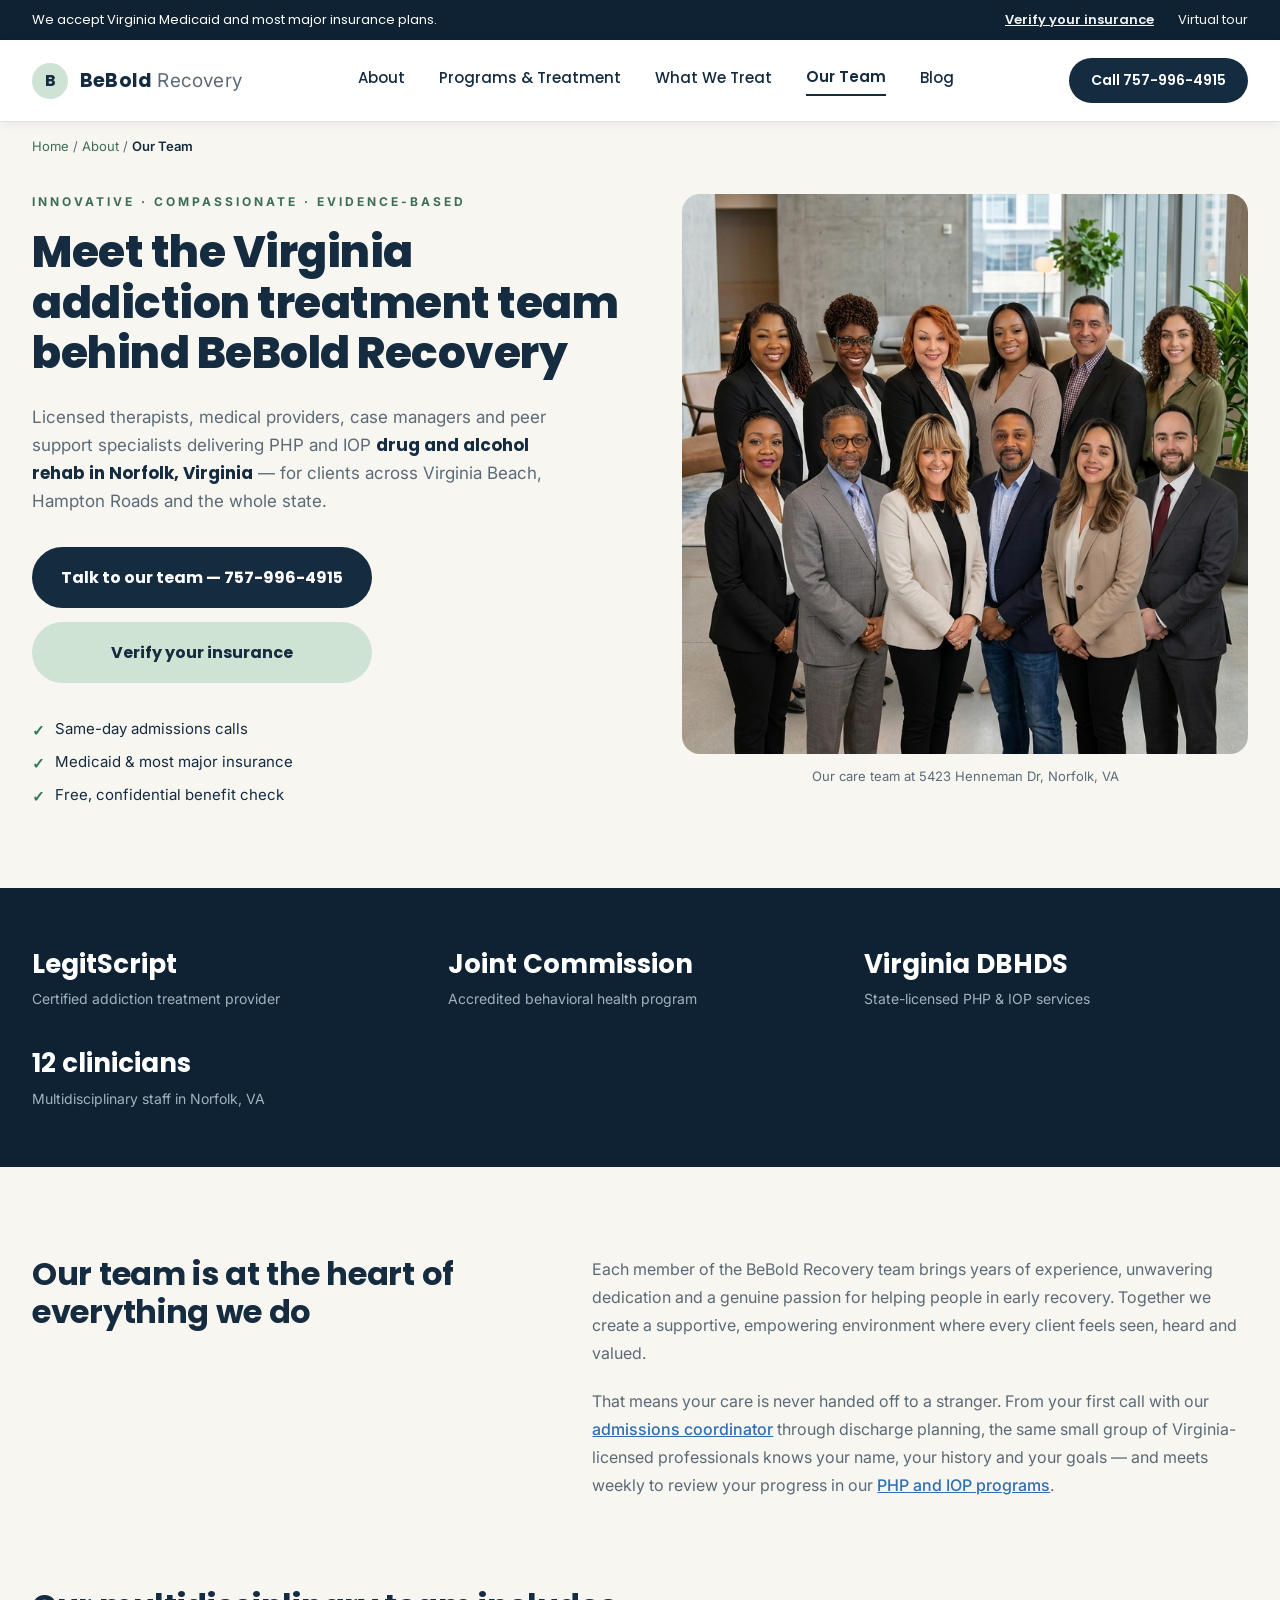
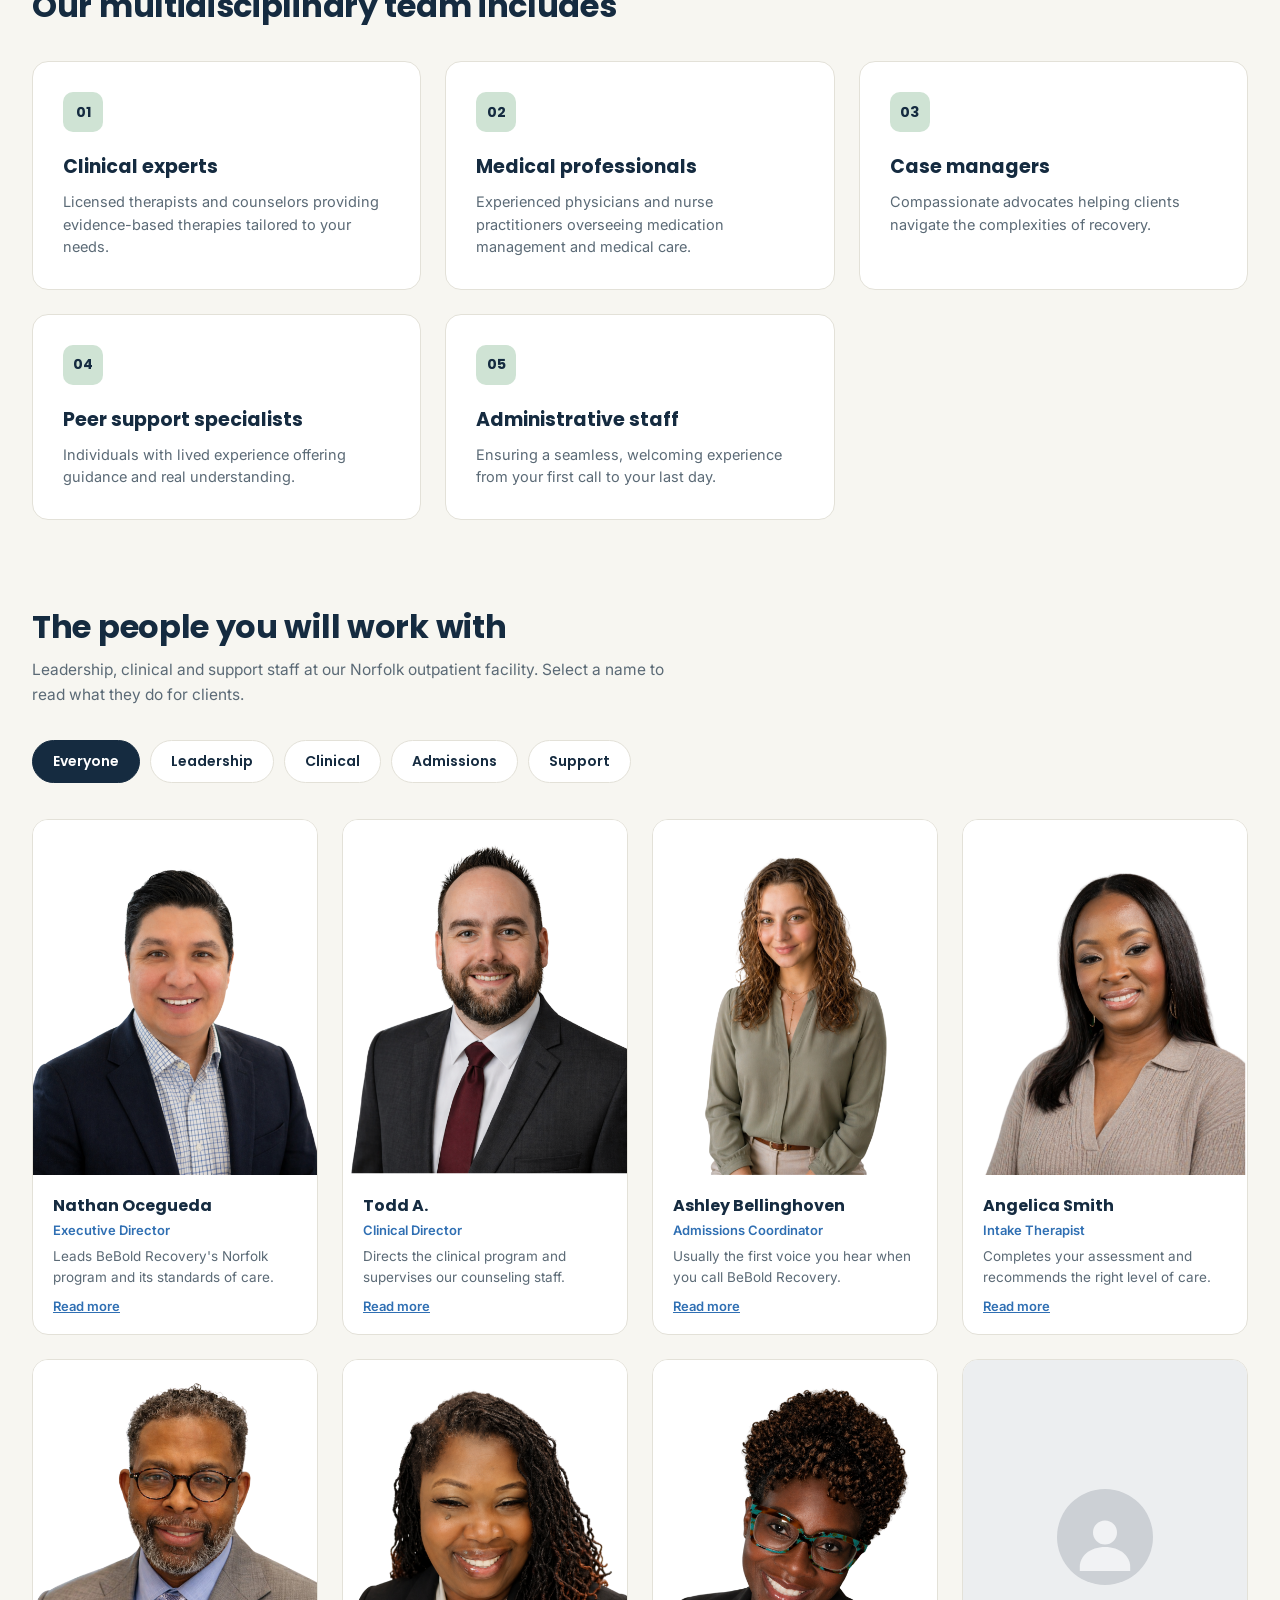
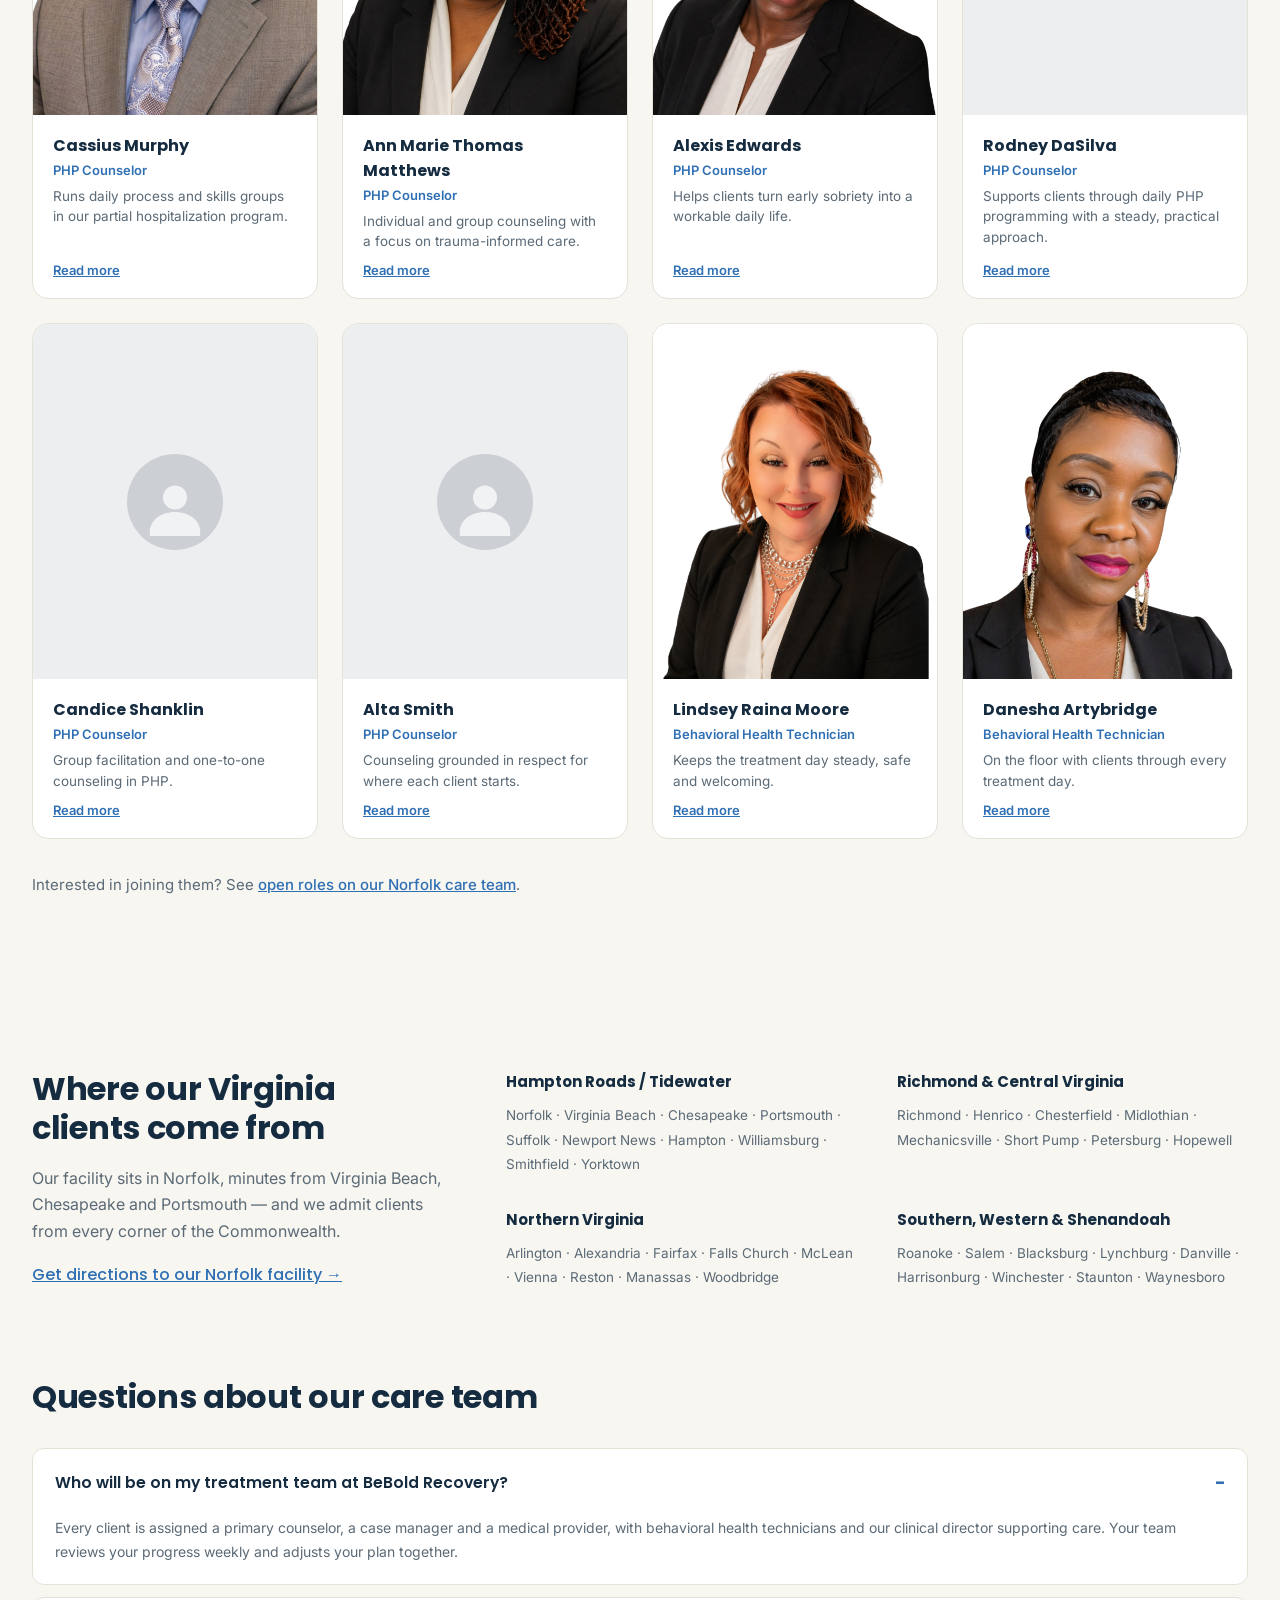
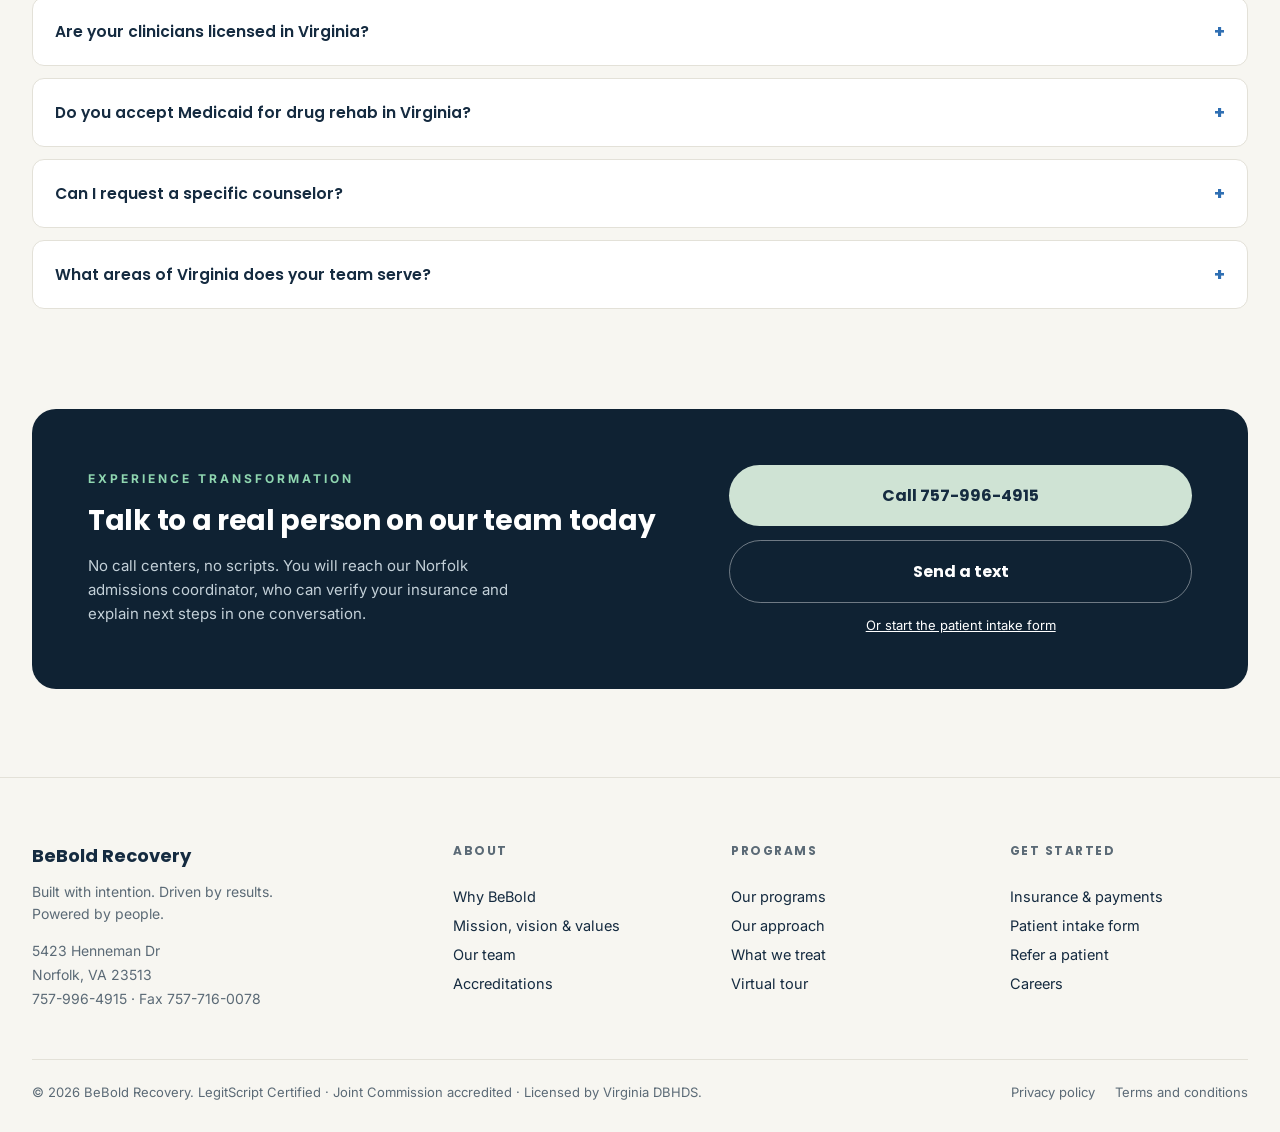
==== index.html @ 3dec4dc5 "Rename landing.html to index.html for GitHub Pages GitHub Pages serves index.html at the site root; " ====
<!DOCTYPE html>
<html lang="en">
<head>
<meta charset="UTF-8">
<meta name="viewport" content="width=device-width, initial-scale=1.0">
<title>Our Team | BeBold Recovery</title>
<link rel="preconnect" href="https://fonts.googleapis.com">
<link rel="preconnect" href="https://fonts.gstatic.com" crossorigin>
<link href="https://fonts.googleapis.com/css2?family=Poppins:wght@400;500;600;700;800&family=Inter:wght@400;500;600;700&display=swap" rel="stylesheet">
<style>
  :root{
    --navy:#152b40;
    --navy-dark:#0f2233;
    --cream:#f7f6f1;
    --sage:#cfe3d4;
    --sage-line:#a9cbb2;
    --text-dark:#152b40;
    --text-gray:#5b6a76;
    --line:#e3e1d8;
    --link:#2f6fb3;
    --font-main:'Poppins',-apple-system,BlinkMacSystemFont,"Segoe UI",Roboto,Helvetica,Arial,sans-serif;
    --font-sub:'Inter',-apple-system,BlinkMacSystemFont,"Segoe UI",Roboto,Helvetica,Arial,sans-serif;
  }
  *{margin:0;padding:0;box-sizing:border-box;}
  html{scroll-behavior:smooth;scroll-padding-top:90px;}
  body{
    font-family:var(--font-main);
    background:var(--cream);
    color:var(--text-dark);
  }
  a{text-decoration:none;color:inherit;}
  img{max-width:100%;display:block;}

  /* subheadline / body-copy elements use Inter */
  p, li, address, .eyebrow, .lede, .section-sub, .job-title,
  .trust-sub, .photo-caption, .breadcrumb,
  .cta-box-link, footer a, footer p, .region-col p{
    font-family:var(--font-sub);
  }

  .text-link{
    color:var(--link);
    text-decoration:underline;
    font-weight:500;
  }

  .section-inner{
    max-width:1280px;
    margin:0 auto;
  }

  /* ---------- Top insurance bar ---------- */
  .topbar{
    background:var(--navy-dark);
    color:#fff;
    font-size:13px;
    padding:10px 32px;
    display:flex;
    align-items:center;
    justify-content:space-between;
  }
  .topbar .topbar-links{
    display:flex;
    gap:24px;
  }
  .topbar .topbar-links a{
    color:#fff;
    opacity:0.95;
    font-family:var(--font-main);
  }
  .topbar .topbar-links a.active{
    text-decoration:underline;
    font-weight:600;
  }

  /* ---------- Header / nav ---------- */
  header.site-header{
    background:#fff;
    border-bottom:1px solid var(--line);
    padding:18px 32px;
    display:flex;
    align-items:center;
    justify-content:space-between;
    flex-wrap:wrap;
    gap:16px;
    position:sticky;
    top:0;
    z-index:100;
    box-shadow:0 2px 10px rgba(21,43,64,0.06);
  }
  .logo{
    display:flex;
    align-items:center;
    gap:12px;
  }
  .logo .badge{
    width:36px;
    height:36px;
    border-radius:50%;
    background:var(--sage);
    color:var(--navy);
    display:flex;
    align-items:center;
    justify-content:center;
    font-weight:700;
    font-size:16px;
  }
  .logo .name{
    font-size:19px;
    letter-spacing:0.2px;
  }
  .logo .name strong{
    font-weight:700;
  }
  .logo .name span{
    color:var(--text-gray);
    font-weight:400;
    font-family:var(--font-sub);
  }

  nav.main-nav{
    display:flex;
    align-items:center;
    gap:34px;
    font-size:15px;
    color:var(--text-dark);
    flex-wrap:wrap;
  }
  nav.main-nav a{
    padding-bottom:6px;
    position:relative;
    white-space:nowrap;
    font-weight:500;
  }
  nav.main-nav a.active{
    font-weight:600;
    border-bottom:2px solid var(--navy);
  }

  .nav-toggle{
    display:none;
    background:none;
    border:none;
    font-size:24px;
    color:var(--navy);
    cursor:pointer;
    padding:4px 8px;
  }

  .btn-call{
    background:var(--navy);
    color:#fff;
    padding:12px 22px;
    border-radius:999px;
    font-size:14px;
    font-weight:600;
    display:inline-block;
    border:none;
    cursor:pointer;
    white-space:nowrap;
    font-family:var(--font-main);
  }
  .btn-call:hover{
    background:var(--navy-dark);
  }

  /* ---------- Breadcrumb ---------- */
  .breadcrumb{
    padding:16px 32px;
    font-size:13px;
    color:var(--text-gray);
    max-width:1280px;
    margin:0 auto;
  }
  .breadcrumb a{color:#3c6e57;}
  .breadcrumb .current{color:var(--text-dark);font-weight:600;}

  /* ---------- Hero section ---------- */
  .hero{
    max-width:1280px;
    margin:0 auto;
    padding:24px 32px 80px;
    display:grid;
    grid-template-columns:1.05fr 1fr;
    gap:56px;
    align-items:start;
  }
  .eyebrow{
    font-size:12px;
    letter-spacing:3px;
    font-weight:700;
    color:#3c6e57;
    text-transform:uppercase;
    margin-bottom:18px;
  }
  .eyebrow.light{ color:#8fd6b0; }
  h1{
    font-size:44px;
    line-height:1.15;
    font-weight:800;
    color:var(--navy);
    margin-bottom:24px;
    letter-spacing:-0.5px;
  }
  h2{
    font-size:32px;
    line-height:1.2;
    font-weight:700;
    color:var(--navy);
    letter-spacing:-0.3px;
  }
  .lede{
    font-size:17px;
    line-height:1.65;
    color:var(--text-gray);
    max-width:520px;
    margin-bottom:32px;
  }
  .lede strong{
    color:var(--text-dark);
    font-weight:700;
    font-family:var(--font-main);
  }

  .cta-group{
    display:flex;
    flex-direction:column;
    gap:14px;
    max-width:340px;
    margin-bottom:36px;
  }
  .cta-primary,
  .cta-secondary,
  .cta-outline{
    display:flex;
    align-items:center;
    justify-content:center;
    padding:18px 24px;
    border-radius:999px;
    font-size:16px;
    font-weight:700;
    cursor:pointer;
    border:none;
    text-align:center;
    transition:transform 0.15s ease, box-shadow 0.15s ease;
    font-family:var(--font-main);
  }
  .cta-primary{
    background:var(--navy);
    color:#fff;
  }
  .cta-primary:hover{
    background:var(--navy-dark);
    transform:translateY(-1px);
  }
  .cta-secondary{
    background:var(--sage);
    color:var(--navy);
  }
  .cta-secondary:hover{
    background:var(--sage-line);
    transform:translateY(-1px);
  }
  .cta-outline{
    background:transparent;
    border:1.5px solid rgba(255,255,255,0.4);
    color:#fff;
  }
  .cta-outline:hover{
    background:rgba(255,255,255,0.08);
    transform:translateY(-1px);
  }

  .checklist{
    display:flex;
    flex-direction:column;
    gap:10px;
    font-size:15px;
    color:var(--text-dark);
  }
  .checklist li{
    list-style:none;
    display:flex;
    align-items:flex-start;
    gap:10px;
  }
  .checklist .check{
    color:#2f7a4f;
    font-weight:700;
    font-family:var(--font-main);
  }

  /* ---------- Image panel ---------- */
  .media-col{
    display:flex;
    flex-direction:column;
    gap:14px;
  }
  .photo-frame{
    border-radius:18px;
    height:560px;
    display:flex;
    align-items:center;
    justify-content:center;
    position:relative;
    overflow:hidden;
  }
  .photo-frame img{
    width:100%;
    height:100%;
    object-fit:cover;
    object-position:center 68%;
  }
  .photo-frame .placeholder{
    text-align:center;
    max-width:260px;
    color:#5b6a76;
  }
  .photo-frame .placeholder .tag{
    font-size:12px;
    letter-spacing:2px;
    font-weight:700;
    color:#3c6e57;
    text-transform:uppercase;
    margin-bottom:10px;
  }
  .photo-frame .placeholder p{
    font-size:14px;
    line-height:1.55;
  }
  .photo-frame .placeholder em{
    font-style:italic;
  }
  .photo-caption{
    text-align:center;
    font-size:13px;
    color:var(--text-gray);
  }

  /* ---------- Trust bar ---------- */
  .trust-bar{
    background:var(--navy-dark);
    padding:60px 32px;
  }
  .trust-grid{
    max-width:1280px;
    margin:0 auto;
    display:grid;
    grid-template-columns:repeat(3,1fr);
    gap:40px 32px;
  }
  .trust-title{
    font-family:var(--font-main);
    font-weight:700;
    font-size:26px;
    line-height:1.25;
    color:#fff;
    margin-bottom:10px;
  }
  .trust-sub{
    font-size:14px;
    color:#9fb3c2;
  }

  /* ---------- Intro split ---------- */
  .intro-split{
    padding:88px 32px;
  }
  .intro-split .section-inner{
    display:grid;
    grid-template-columns:1fr 1.3fr;
    gap:56px;
    align-items:start;
  }
  .intro-text p{
    margin-bottom:20px;
    line-height:1.75;
    color:var(--text-gray);
    font-size:16px;
  }
  .intro-text p:last-child{ margin-bottom:0; }

  /* ---------- Team categories ---------- */
  .team-cats{
    padding:0 32px 88px;
  }
  .team-cats h2{
    margin-bottom:36px;
  }
  .cats-grid{
    display:grid;
    grid-template-columns:repeat(3,1fr);
    gap:24px;
  }
  .cat-card{
    background:#fff;
    border:1px solid var(--line);
    border-radius:16px;
    padding:30px;
  }
  .cat-num{
    width:40px;
    height:40px;
    border-radius:10px;
    background:var(--sage);
    color:var(--navy);
    display:flex;
    align-items:center;
    justify-content:center;
    font-weight:700;
    font-size:14px;
    margin-bottom:20px;
    font-family:var(--font-main);
  }
  .cat-card h3{
    font-size:19px;
    font-weight:700;
    color:var(--navy);
    margin-bottom:10px;
  }
  .cat-card p{
    font-size:14.5px;
    color:var(--text-gray);
    line-height:1.55;
  }

  /* ---------- People ---------- */
  .team-people{
    padding:0 32px 88px;
  }
  .section-sub{
    font-size:15.5px;
    color:var(--text-gray);
    max-width:640px;
    margin-top:12px;
    line-height:1.6;
  }
  .filter-tabs{
    display:flex;
    gap:10px;
    flex-wrap:wrap;
    margin:32px 0 36px;
  }
  .filter-tab{
    padding:10px 20px;
    border-radius:999px;
    border:1px solid var(--line);
    background:#fff;
    color:var(--text-dark);
    font-size:14px;
    font-weight:600;
    cursor:pointer;
    font-family:var(--font-main);
    transition:background .15s ease, color .15s ease, border-color .15s ease;
  }
  .filter-tab:hover{
    border-color:var(--sage-line);
  }
  .filter-tab.active{
    background:var(--navy);
    color:#fff;
    border-color:var(--navy);
  }
  .people-grid{
    display:grid;
    grid-template-columns:repeat(4,1fr);
    gap:24px;
  }
  .person-card{
    background:#fff;
    border:1px solid var(--line);
    border-radius:16px;
    overflow:hidden;
    display:flex;
    flex-direction:column;
  }
  .person-photo{
    aspect-ratio:4/5;
    position:relative;
    display:flex;
    align-items:center;
    justify-content:center;
    overflow:hidden;
    background:#f2f3f1;
  }
  .person-photo img{
    width:100%;
    height:100%;
    object-fit:cover;
    object-position:center;
  }
  .person-photo.unidentified{
    background:#eceef0;
  }
  .avatar-circle{
    width:96px;
    height:96px;
    border-radius:50%;
    background:#ccd0d5;
    display:flex;
    align-items:center;
    justify-content:center;
  }
  .avatar-circle svg{
    width:60px;
    height:60px;
    fill:#f1f2f4;
    transform:translateY(4px);
  }
  .person-body{
    padding:18px 20px 20px;
    flex:1;
    display:flex;
    flex-direction:column;
  }
  .person-body h4{
    font-size:16px;
    font-weight:700;
    color:var(--navy);
    margin-bottom:4px;
  }
  .job-title{
    font-size:13px;
    color:var(--link);
    font-weight:600;
    margin-bottom:8px;
  }
  .person-body p{
    font-size:13.5px;
    color:var(--text-gray);
    line-height:1.55;
    margin-bottom:10px;
  }
  .person-extra{
    font-size:13px;
    color:var(--text-gray);
    line-height:1.55;
    margin:-4px 0 10px;
    padding-top:8px;
    border-top:1px dashed var(--line);
  }
  .read-more{
    background:none;
    border:none;
    color:var(--link);
    font-size:13px;
    font-weight:600;
    text-decoration:underline;
    cursor:pointer;
    padding:0;
    margin-top:auto;
    align-self:flex-start;
    font-family:var(--font-sub);
  }
  .people-footer{
    margin-top:36px;
    font-size:15px;
    color:var(--text-gray);
  }

  /* ---------- Regions ---------- */
  .regions{
    padding:88px 32px;
  }
  .regions-grid{
    display:grid;
    grid-template-columns:0.9fr 1.6fr;
    gap:56px;
    align-items:start;
  }
  .regions-intro p{
    color:var(--text-gray);
    line-height:1.65;
    margin:18px 0 18px;
    font-size:16px;
  }
  .regions-list{
    display:grid;
    grid-template-columns:repeat(2,1fr);
    gap:32px 40px;
  }
  .region-col h4{
    font-size:15px;
    font-weight:700;
    color:var(--navy);
    margin-bottom:10px;
    font-family:var(--font-main);
  }
  .region-col p{
    font-size:13.5px;
    color:var(--text-gray);
    line-height:1.8;
  }

  /* ---------- FAQ ---------- */
  .faq-section{
    padding:0 32px 88px;
  }
  .faq-section h2{
    margin-bottom:32px;
  }
  .faq-item{
    background:#fff;
    border:1px solid var(--line);
    border-radius:12px;
    margin-bottom:12px;
    overflow:hidden;
  }
  .faq-question{
    width:100%;
    text-align:left;
    background:none;
    border:none;
    padding:20px 22px;
    font-family:var(--font-main);
    font-weight:600;
    font-size:15.5px;
    color:var(--navy);
    display:flex;
    justify-content:space-between;
    align-items:center;
    gap:16px;
    cursor:pointer;
  }
  .faq-icon{
    color:var(--link);
    font-size:18px;
    font-weight:700;
    flex-shrink:0;
    font-family:var(--font-main);
  }
  .faq-answer{
    max-height:0;
    overflow:hidden;
    padding:0 22px;
    transition:max-height .25s ease;
  }
  .faq-answer p{
    color:var(--text-gray);
    font-size:14px;
    line-height:1.7;
    padding-bottom:20px;
  }

  /* ---------- CTA box ---------- */
  .cta-box-wrap{
    padding:0 32px 88px;
  }
  .cta-box{
    max-width:1280px;
    margin:0 auto;
    background:var(--navy-dark);
    border-radius:24px;
    padding:56px;
    display:grid;
    grid-template-columns:1.3fr 1fr;
    gap:40px;
    align-items:center;
  }
  .cta-box h2{
    color:#fff;
    font-size:28px;
    margin:12px 0 16px;
  }
  .cta-box-left p{
    color:#c3d0d8;
    max-width:440px;
    line-height:1.6;
    font-size:15px;
  }
  .cta-box-right{
    display:flex;
    flex-direction:column;
    gap:14px;
  }
  .cta-box-link{
    color:#fff;
    text-align:center;
    font-size:13px;
    text-decoration:underline;
  }

  /* ---------- Footer ---------- */
  .site-footer{
    border-top:1px solid var(--line);
    padding:64px 32px 32px;
  }
  .footer-inner{
    max-width:1280px;
    margin:0 auto;
    display:grid;
    grid-template-columns:1.6fr 1fr 1fr 1fr;
    gap:40px;
    margin-bottom:48px;
  }
  .footer-logo{
    font-weight:700;
    font-size:18px;
    color:var(--navy);
    margin-bottom:12px;
  }
  .footer-brand p{
    color:var(--text-gray);
    font-size:14px;
    line-height:1.6;
    margin-bottom:14px;
    max-width:280px;
  }
  .footer-brand address{
    font-style:normal;
    color:var(--text-gray);
    font-size:14px;
    line-height:1.7;
  }
  .footer-col h5{
    font-family:var(--font-main);
    font-size:12px;
    letter-spacing:1.5px;
    text-transform:uppercase;
    color:var(--text-gray);
    margin-bottom:16px;
    font-weight:700;
  }
  .footer-col{
    display:flex;
    flex-direction:column;
    gap:12px;
  }
  .footer-col a{
    color:var(--text-dark);
    font-size:14.5px;
  }
  .footer-col a:hover{
    color:var(--link);
  }
  .footer-bottom{
    max-width:1280px;
    margin:0 auto;
    border-top:1px solid var(--line);
    padding-top:24px;
    display:flex;
    justify-content:space-between;
    flex-wrap:wrap;
    gap:12px;
  }
  .footer-bottom p{
    font-size:13px;
    color:var(--text-gray);
  }
  .footer-legal{
    display:flex;
    gap:20px;
  }
  .footer-legal a{
    font-size:13px;
    color:var(--text-gray);
  }
  .footer-legal a:hover{
    color:var(--link);
  }

  /* ---------- Responsive ---------- */
  @media (max-width:1024px){
    .cats-grid{grid-template-columns:repeat(2,1fr);}
    .people-grid{grid-template-columns:repeat(2,1fr);}
    .regions-grid{grid-template-columns:1fr;}
    .footer-inner{grid-template-columns:1fr 1fr;}
  }
  @media (max-width:900px){
    .hero{
      grid-template-columns:1fr;
    }
    h1{font-size:34px;}
    nav.main-nav{order:3; width:100%; justify-content:flex-start; gap:20px;}
    .topbar{flex-direction:column; gap:6px; text-align:center;}
    .trust-grid{grid-template-columns:repeat(2,1fr);}
    .intro-split .section-inner{grid-template-columns:1fr; gap:24px;}
    .cta-box{grid-template-columns:1fr; padding:40px;}
    .photo-frame{height:460px;}
  }
  @media (max-width:600px){
    .topbar, header.site-header, .breadcrumb, .hero,
    .intro-split, .team-cats, .team-people, .regions, .faq-section, .cta-box-wrap, .site-footer{
      padding-left:18px;padding-right:18px;
    }
    h1{font-size:28px;}
    h2{font-size:26px;}
    nav.main-nav{display:none;}
    nav.main-nav.open{
      display:flex;
      flex-direction:column;
      position:absolute;
      top:100%;
      left:0;
      right:0;
      background:#fff;
      padding:20px 24px;
      border-bottom:1px solid var(--line);
      gap:16px;
      z-index:20;
    }
    .nav-toggle{display:block;}
    .trust-bar{padding:44px 18px;}
    .trust-grid{grid-template-columns:1fr; gap:28px;}
    .cats-grid{grid-template-columns:1fr;}
    .people-grid{grid-template-columns:1fr;}
    .regions-list{grid-template-columns:1fr;}
    .footer-inner{grid-template-columns:1fr; gap:32px;}
    .photo-frame{height:360px;}
  }
</style>
</head>
<body>

  <div class="topbar">
    <span>We accept Virginia Medicaid and most major insurance plans.</span>
    <div class="topbar-links">
      <a href="#verify" class="active">Verify your insurance</a>
      <a href="#tour">Virtual tour</a>
    </div>
  </div>

  <header class="site-header">
    <div class="logo">
      <div class="badge">B</div>
      <div class="name"><strong>BeBold</strong> <span>Recovery</span></div>
    </div>

    <nav class="main-nav">
      <a href="#about">About</a>
      <a href="#programs">Programs &amp; Treatment</a>
      <a href="#treat">What We Treat</a>
      <a href="#team-people" class="active">Our Team</a>
      <a href="#blog">Blog</a>
    </nav>

    <button class="nav-toggle" aria-label="Toggle navigation" aria-expanded="false">&#9776;</button>
    <button class="btn-call" onclick="location.href='tel:7579964915'">Call 757-996-4915</button>
  </header>

  <div class="breadcrumb">
    <a href="#home">Home</a> / <a href="#about">About</a> / <span class="current">Our Team</span>
  </div>

  <section class="hero">
    <div class="copy-col">
      <div class="eyebrow">Innovative &middot; Compassionate &middot; Evidence-Based</div>
      <h1>Meet the Virginia addiction treatment team behind BeBold Recovery</h1>
      <p class="lede">
        Licensed therapists, medical providers, case managers and peer support specialists delivering PHP and IOP
        <strong>drug and alcohol rehab in Norfolk, Virginia</strong> &mdash; for clients across Virginia Beach, Hampton Roads and the whole state.
      </p>

      <div class="cta-group">
        <button class="cta-primary" onclick="location.href='tel:7579964915'">Talk to our team &mdash; 757-996-4915</button>
        <button class="cta-secondary" onclick="location.href='#verify'">Verify your insurance</button>
      </div>

      <ul class="checklist">
        <li><span class="check">&#10003;</span> Same-day admissions calls</li>
        <li><span class="check">&#10003;</span> Medicaid &amp; most major insurance</li>
        <li><span class="check">&#10003;</span> Free, confidential benefit check</li>
      </ul>
    </div>

    <div class="media-col">
      <div class="photo-frame">
        <img src="photos/team-group-photo.jpeg" alt="The BeBold Recovery care team at their Norfolk, Virginia facility">
      </div>
      <div class="photo-caption">Our care team at 5423 Henneman Dr, Norfolk, VA</div>
    </div>
  </section>

  <section class="trust-bar">
    <div class="trust-grid">
      <div class="trust-item">
        <div class="trust-title">LegitScript</div>
        <div class="trust-sub">Certified addiction treatment provider</div>
      </div>
      <div class="trust-item">
        <div class="trust-title">Joint Commission</div>
        <div class="trust-sub">Accredited behavioral health program</div>
      </div>
      <div class="trust-item">
        <div class="trust-title">Virginia DBHDS</div>
        <div class="trust-sub">State-licensed PHP &amp; IOP services</div>
      </div>
      <div class="trust-item">
        <div class="trust-title">12 clinicians</div>
        <div class="trust-sub">Multidisciplinary staff in Norfolk, VA</div>
      </div>
    </div>
  </section>

  <section class="intro-split" id="about">
    <div class="section-inner">
      <h2>Our team is at the heart of everything we do</h2>
      <div class="intro-text">
        <p>Each member of the BeBold Recovery team brings years of experience, unwavering dedication and a genuine passion for helping people in early recovery. Together we create a supportive, empowering environment where every client feels seen, heard and valued.</p>
        <p>That means your care is never handed off to a stranger. From your first call with our <a href="#team-people" class="text-link">admissions coordinator</a> through discharge planning, the same small group of Virginia-licensed professionals knows your name, your history and your goals &mdash; and meets weekly to review your progress in our <a href="#programs" class="text-link">PHP and IOP programs</a>.</p>
      </div>
    </div>
  </section>

  <section class="team-cats">
    <div class="section-inner">
      <h2>Our multidisciplinary team includes</h2>
      <div class="cats-grid">
        <div class="cat-card">
          <div class="cat-num">01</div>
          <h3>Clinical experts</h3>
          <p>Licensed therapists and counselors providing evidence-based therapies tailored to your needs.</p>
        </div>
        <div class="cat-card">
          <div class="cat-num">02</div>
          <h3>Medical professionals</h3>
          <p>Experienced physicians and nurse practitioners overseeing medication management and medical care.</p>
        </div>
        <div class="cat-card">
          <div class="cat-num">03</div>
          <h3>Case managers</h3>
          <p>Compassionate advocates helping clients navigate the complexities of recovery.</p>
        </div>
        <div class="cat-card">
          <div class="cat-num">04</div>
          <h3>Peer support specialists</h3>
          <p>Individuals with lived experience offering guidance and real understanding.</p>
        </div>
        <div class="cat-card">
          <div class="cat-num">05</div>
          <h3>Administrative staff</h3>
          <p>Ensuring a seamless, welcoming experience from your first call to your last day.</p>
        </div>
      </div>
    </div>
  </section>

  <section class="team-people" id="team-people">
    <div class="section-inner">
      <h2>The people you will work with</h2>
      <p class="section-sub">Leadership, clinical and support staff at our Norfolk outpatient facility. Select a name to read what they do for clients.</p>

      <div class="filter-tabs">
        <button class="filter-tab active" data-filter="all">Everyone</button>
        <button class="filter-tab" data-filter="leadership">Leadership</button>
        <button class="filter-tab" data-filter="clinical">Clinical</button>
        <button class="filter-tab" data-filter="admissions">Admissions</button>
        <button class="filter-tab" data-filter="support">Support</button>
      </div>

      <div class="people-grid">

        <div class="person-card" data-category="leadership">
          <div class="person-photo">
            <img src="photos/nathan-ocegueda.png" alt="Nathan Ocegueda">
          </div>
          <div class="person-body">
            <h4>Nathan Ocegueda</h4>
            <div class="job-title">Executive Director</div>
            <p>Leads BeBold Recovery's Norfolk program and its standards of care.</p>
            <div class="person-extra" hidden>Reach the Norfolk care team directly at <a href="tel:7579964915" class="text-link">757-996-4915</a> to connect with Nathan.</div>
            <button class="read-more" type="button">Read more</button>
          </div>
        </div>

        <div class="person-card" data-category="leadership clinical">
          <div class="person-photo">
            <img src="photos/todd-abraham.png" alt="Todd Abraham">
          </div>
          <div class="person-body">
            <h4>Todd A.</h4>
            <div class="job-title">Clinical Director</div>
            <p>Directs the clinical program and supervises our counseling staff.</p>
            <div class="person-extra" hidden>Reach the Norfolk care team directly at <a href="tel:7579964915" class="text-link">757-996-4915</a> to connect with Todd.</div>
            <button class="read-more" type="button">Read more</button>
          </div>
        </div>

        <div class="person-card" data-category="admissions">
          <div class="person-photo">
            <img src="photos/ashley-billinghoven.png" alt="Ashley Bellinghoven">
          </div>
          <div class="person-body">
            <h4>Ashley Bellinghoven</h4>
            <div class="job-title">Admissions Coordinator</div>
            <p>Usually the first voice you hear when you call BeBold Recovery.</p>
            <div class="person-extra" hidden>Reach the Norfolk care team directly at <a href="tel:7579964915" class="text-link">757-996-4915</a> to connect with Ashley.</div>
            <button class="read-more" type="button">Read more</button>
          </div>
        </div>

        <div class="person-card" data-category="admissions clinical">
          <div class="person-photo">
            <img src="photos/angelica-smith.png" alt="Angelica Smith">
          </div>
          <div class="person-body">
            <h4>Angelica Smith</h4>
            <div class="job-title">Intake Therapist</div>
            <p>Completes your assessment and recommends the right level of care.</p>
            <div class="person-extra" hidden>Reach the Norfolk care team directly at <a href="tel:7579964915" class="text-link">757-996-4915</a> to connect with Angelica.</div>
            <button class="read-more" type="button">Read more</button>
          </div>
        </div>

        <div class="person-card" data-category="clinical">
          <div class="person-photo">
            <img src="photos/cassius-murphy.png" alt="Cassius Murphy">
          </div>
          <div class="person-body">
            <h4>Cassius Murphy</h4>
            <div class="job-title">PHP Counselor</div>
            <p>Runs daily process and skills groups in our partial hospitalization program.</p>
            <div class="person-extra" hidden>Reach the Norfolk care team directly at <a href="tel:7579964915" class="text-link">757-996-4915</a> to connect with Cassius.</div>
            <button class="read-more" type="button">Read more</button>
          </div>
        </div>

        <div class="person-card" data-category="clinical">
          <div class="person-photo">
            <img src="photos/anne-marrie.png" alt="Ann Marie Thomas Matthews">
          </div>
          <div class="person-body">
            <h4>Ann Marie Thomas Matthews</h4>
            <div class="job-title">PHP Counselor</div>
            <p>Individual and group counseling with a focus on trauma-informed care.</p>
            <div class="person-extra" hidden>Reach the Norfolk care team directly at <a href="tel:7579964915" class="text-link">757-996-4915</a> to connect with Ann Marie.</div>
            <button class="read-more" type="button">Read more</button>
          </div>
        </div>

        <div class="person-card" data-category="clinical">
          <div class="person-photo">
            <img src="photos/alexis-edwards.png" alt="Alexis Edwards">
          </div>
          <div class="person-body">
            <h4>Alexis Edwards</h4>
            <div class="job-title">PHP Counselor</div>
            <p>Helps clients turn early sobriety into a workable daily life.</p>
            <div class="person-extra" hidden>Reach the Norfolk care team directly at <a href="tel:7579964915" class="text-link">757-996-4915</a> to connect with Alexis.</div>
            <button class="read-more" type="button">Read more</button>
          </div>
        </div>

        <div class="person-card" data-category="clinical">
          <div class="person-photo unidentified">
            <div class="avatar-circle">
              <svg viewBox="0 0 100 100" aria-hidden="true"><circle cx="50" cy="36" r="20"/><path d="M50 60c-25 0-42 15-42 33v7h84v-7c0-18-17-33-42-33z"/></svg>
            </div>
          </div>
          <div class="person-body">
            <h4>Rodney DaSilva</h4>
            <div class="job-title">PHP Counselor</div>
            <p>Supports clients through daily PHP programming with a steady, practical approach.</p>
            <div class="person-extra" hidden>Reach the Norfolk care team directly at <a href="tel:7579964915" class="text-link">757-996-4915</a> to connect with Rodney.</div>
            <button class="read-more" type="button">Read more</button>
          </div>
        </div>

        <div class="person-card" data-category="clinical">
          <div class="person-photo unidentified">
            <div class="avatar-circle">
              <svg viewBox="0 0 100 100" aria-hidden="true"><circle cx="50" cy="36" r="20"/><path d="M50 60c-25 0-42 15-42 33v7h84v-7c0-18-17-33-42-33z"/></svg>
            </div>
          </div>
          <div class="person-body">
            <h4>Candice Shanklin</h4>
            <div class="job-title">PHP Counselor</div>
            <p>Group facilitation and one-to-one counseling in PHP.</p>
            <div class="person-extra" hidden>Reach the Norfolk care team directly at <a href="tel:7579964915" class="text-link">757-996-4915</a> to connect with Candice.</div>
            <button class="read-more" type="button">Read more</button>
          </div>
        </div>

        <div class="person-card" data-category="clinical">
          <div class="person-photo unidentified">
            <div class="avatar-circle">
              <svg viewBox="0 0 100 100" aria-hidden="true"><circle cx="50" cy="36" r="20"/><path d="M50 60c-25 0-42 15-42 33v7h84v-7c0-18-17-33-42-33z"/></svg>
            </div>
          </div>
          <div class="person-body">
            <h4>Alta Smith</h4>
            <div class="job-title">PHP Counselor</div>
            <p>Counseling grounded in respect for where each client starts.</p>
            <div class="person-extra" hidden>Reach the Norfolk care team directly at <a href="tel:7579964915" class="text-link">757-996-4915</a> to connect with Alta.</div>
            <button class="read-more" type="button">Read more</button>
          </div>
        </div>

        <div class="person-card" data-category="support">
          <div class="person-photo">
            <img src="photos/lindsey-moore.png" alt="Lindsey Raina Moore">
          </div>
          <div class="person-body">
            <h4>Lindsey Raina Moore</h4>
            <div class="job-title">Behavioral Health Technician</div>
            <p>Keeps the treatment day steady, safe and welcoming.</p>
            <div class="person-extra" hidden>Reach the Norfolk care team directly at <a href="tel:7579964915" class="text-link">757-996-4915</a> to connect with Lindsey.</div>
            <button class="read-more" type="button">Read more</button>
          </div>
        </div>

        <div class="person-card" data-category="support">
          <div class="person-photo">
            <img src="photos/danesha-artybridge.png" alt="Danesha Artybridge">
          </div>
          <div class="person-body">
            <h4>Danesha Artybridge</h4>
            <div class="job-title">Behavioral Health Technician</div>
            <p>On the floor with clients through every treatment day.</p>
            <div class="person-extra" hidden>Reach the Norfolk care team directly at <a href="tel:7579964915" class="text-link">757-996-4915</a> to connect with Danesha.</div>
            <button class="read-more" type="button">Read more</button>
          </div>
        </div>

      </div>

      <p class="people-footer">Interested in joining them? See <a href="#careers" class="text-link">open roles on our Norfolk care team</a>.</p>
    </div>
  </section>

  <section class="regions">
    <div class="section-inner regions-grid">
      <div class="regions-intro">
        <h2>Where our Virginia clients come from</h2>
        <p>Our facility sits in Norfolk, minutes from Virginia Beach, Chesapeake and Portsmouth &mdash; and we admit clients from every corner of the Commonwealth.</p>
        <a href="https://www.google.com/maps/search/?api=1&query=5423+Henneman+Dr,+Norfolk,+VA+23513" target="_blank" rel="noopener" class="text-link">Get directions to our Norfolk facility &rarr;</a>
      </div>
      <div class="regions-list">
        <div class="region-col">
          <h4>Hampton Roads / Tidewater</h4>
          <p>Norfolk &middot; Virginia Beach &middot; Chesapeake &middot; Portsmouth &middot; Suffolk &middot; Newport News &middot; Hampton &middot; Williamsburg &middot; Smithfield &middot; Yorktown</p>
        </div>
        <div class="region-col">
          <h4>Richmond &amp; Central Virginia</h4>
          <p>Richmond &middot; Henrico &middot; Chesterfield &middot; Midlothian &middot; Mechanicsville &middot; Short Pump &middot; Petersburg &middot; Hopewell</p>
        </div>
        <div class="region-col">
          <h4>Northern Virginia</h4>
          <p>Arlington &middot; Alexandria &middot; Fairfax &middot; Falls Church &middot; McLean &middot; Vienna &middot; Reston &middot; Manassas &middot; Woodbridge</p>
        </div>
        <div class="region-col">
          <h4>Southern, Western &amp; Shenandoah</h4>
          <p>Roanoke &middot; Salem &middot; Blacksburg &middot; Lynchburg &middot; Danville &middot; Harrisonburg &middot; Winchester &middot; Staunton &middot; Waynesboro</p>
        </div>
      </div>
    </div>
  </section>

  <section class="faq-section">
    <div class="section-inner">
      <h2>Questions about our care team</h2>
      <div class="faq-list">

        <div class="faq-item open">
          <button class="faq-question" type="button">
            Who will be on my treatment team at BeBold Recovery?
            <span class="faq-icon">&minus;</span>
          </button>
          <div class="faq-answer">
            <p>Every client is assigned a primary counselor, a case manager and a medical provider, with behavioral health technicians and our clinical director supporting care. Your team reviews your progress weekly and adjusts your plan together.</p>
          </div>
        </div>

        <div class="faq-item">
          <button class="faq-question" type="button">
            Are your clinicians licensed in Virginia?
            <span class="faq-icon">&plus;</span>
          </button>
          <div class="faq-answer">
            <p>Yes. Every clinician on our team holds an active Virginia license or is supervised by one, and our program is licensed by Virginia DBHDS.</p>
          </div>
        </div>

        <div class="faq-item">
          <button class="faq-question" type="button">
            Do you accept Medicaid for drug rehab in Virginia?
            <span class="faq-icon">&plus;</span>
          </button>
          <div class="faq-answer">
            <p>Yes, we accept Virginia Medicaid and most major insurance plans. Call our admissions line for a free, confidential benefit check.</p>
          </div>
        </div>

        <div class="faq-item">
          <button class="faq-question" type="button">
            Can I request a specific counselor?
            <span class="faq-icon">&plus;</span>
          </button>
          <div class="faq-answer">
            <p>We do our best to match you with a counselor who fits your needs, and you're welcome to share any preference with our admissions team during intake.</p>
          </div>
        </div>

        <div class="faq-item">
          <button class="faq-question" type="button">
            What areas of Virginia does your team serve?
            <span class="faq-icon">&plus;</span>
          </button>
          <div class="faq-answer">
            <p>Our Norfolk facility serves clients across Hampton Roads, Richmond, Northern Virginia and the rest of the Commonwealth.</p>
          </div>
        </div>

      </div>
    </div>
  </section>

  <div class="cta-box-wrap">
    <div class="cta-box">
      <div class="cta-box-left">
        <div class="eyebrow light">Experience Transformation</div>
        <h2>Talk to a real person on our team today</h2>
        <p>No call centers, no scripts. You will reach our Norfolk admissions coordinator, who can verify your insurance and explain next steps in one conversation.</p>
      </div>
      <div class="cta-box-right">
        <button class="cta-secondary" onclick="location.href='tel:7579964915'">Call 757-996-4915</button>
        <button class="cta-outline" onclick="location.href='sms:7579964915'">Send a text</button>
        <a href="#intake" class="cta-box-link">Or start the patient intake form</a>
      </div>
    </div>
  </div>

  <footer class="site-footer">
    <div class="footer-inner">
      <div class="footer-brand">
        <div class="footer-logo">BeBold Recovery</div>
        <p>Built with intention. Driven by results. Powered by people.</p>
        <address>
          5423 Henneman Dr<br>
          Norfolk, VA 23513<br>
          757-996-4915 &middot; Fax 757-716-0078
        </address>
      </div>
      <div class="footer-col">
        <h5>About</h5>
        <a href="#why">Why BeBold</a>
        <a href="#mission">Mission, vision &amp; values</a>
        <a href="#team">Our team</a>
        <a href="#accred">Accreditations</a>
      </div>
      <div class="footer-col">
        <h5>Programs</h5>
        <a href="#programs">Our programs</a>
        <a href="#approach">Our approach</a>
        <a href="#treat">What we treat</a>
        <a href="#tour">Virtual tour</a>
      </div>
      <div class="footer-col">
        <h5>Get started</h5>
        <a href="#insurance">Insurance &amp; payments</a>
        <a href="#intake">Patient intake form</a>
        <a href="#refer">Refer a patient</a>
        <a href="#careers">Careers</a>
      </div>
    </div>
    <div class="footer-bottom">
      <p>&copy; 2026 BeBold Recovery. LegitScript Certified &middot; Joint Commission accredited &middot; Licensed by Virginia DBHDS.</p>
      <div class="footer-legal">
        <a href="#privacy">Privacy policy</a>
        <a href="#terms">Terms and conditions</a>
      </div>
    </div>
  </footer>

  <script>
    // mobile nav toggle
    var navToggle = document.querySelector('.nav-toggle');
    var mainNav = document.querySelector('.main-nav');
    if(navToggle && mainNav){
      navToggle.addEventListener('click', function(){
        var isOpen = mainNav.classList.toggle('open');
        navToggle.setAttribute('aria-expanded', isOpen ? 'true' : 'false');
      });
    }

    // nav active state (lets real in-page anchors jump/scroll normally)
    document.querySelectorAll('.main-nav a').forEach(function(link){
      link.addEventListener('click', function(){
        document.querySelectorAll('.main-nav a').forEach(function(a){ a.classList.remove('active'); });
        link.classList.add('active');
        if(mainNav){
          mainNav.classList.remove('open');
          navToggle.setAttribute('aria-expanded', 'false');
        }
      });
    });

    // team filter tabs
    var filterTabs = document.querySelectorAll('.filter-tab');
    var personCards = document.querySelectorAll('.person-card');
    filterTabs.forEach(function(tab){
      tab.addEventListener('click', function(){
        filterTabs.forEach(function(t){ t.classList.remove('active'); });
        tab.classList.add('active');
        var filter = tab.getAttribute('data-filter');
        personCards.forEach(function(card){
          var cats = card.getAttribute('data-category');
          var show = filter === 'all' || cats.indexOf(filter) !== -1;
          card.style.display = show ? '' : 'none';
        });
      });
    });

    // read more toggle
    document.querySelectorAll('.read-more').forEach(function(btn){
      btn.addEventListener('click', function(){
        var extra = btn.parentElement.querySelector('.person-extra');
        var isHidden = extra.hasAttribute('hidden');
        if(isHidden){
          extra.removeAttribute('hidden');
          btn.textContent = 'Show less';
        } else {
          extra.setAttribute('hidden','');
          btn.textContent = 'Read more';
        }
      });
    });

    // FAQ accordion
    var faqItems = document.querySelectorAll('.faq-item');
    function closeFaq(item){
      item.classList.remove('open');
      item.querySelector('.faq-answer').style.maxHeight = null;
      item.querySelector('.faq-icon').innerHTML = '&plus;';
    }
    function openFaq(item){
      item.classList.add('open');
      var answer = item.querySelector('.faq-answer');
      answer.style.maxHeight = answer.scrollHeight + 'px';
      item.querySelector('.faq-icon').innerHTML = '&minus;';
    }
    faqItems.forEach(function(item){
      item.querySelector('.faq-question').addEventListener('click', function(){
        var wasOpen = item.classList.contains('open');
        faqItems.forEach(closeFaq);
        if(!wasOpen){ openFaq(item); }
      });
    });
    var initialOpen = document.querySelector('.faq-item.open');
    if(initialOpen){ openFaq(initialOpen); }
  </script>

</body>
</html>
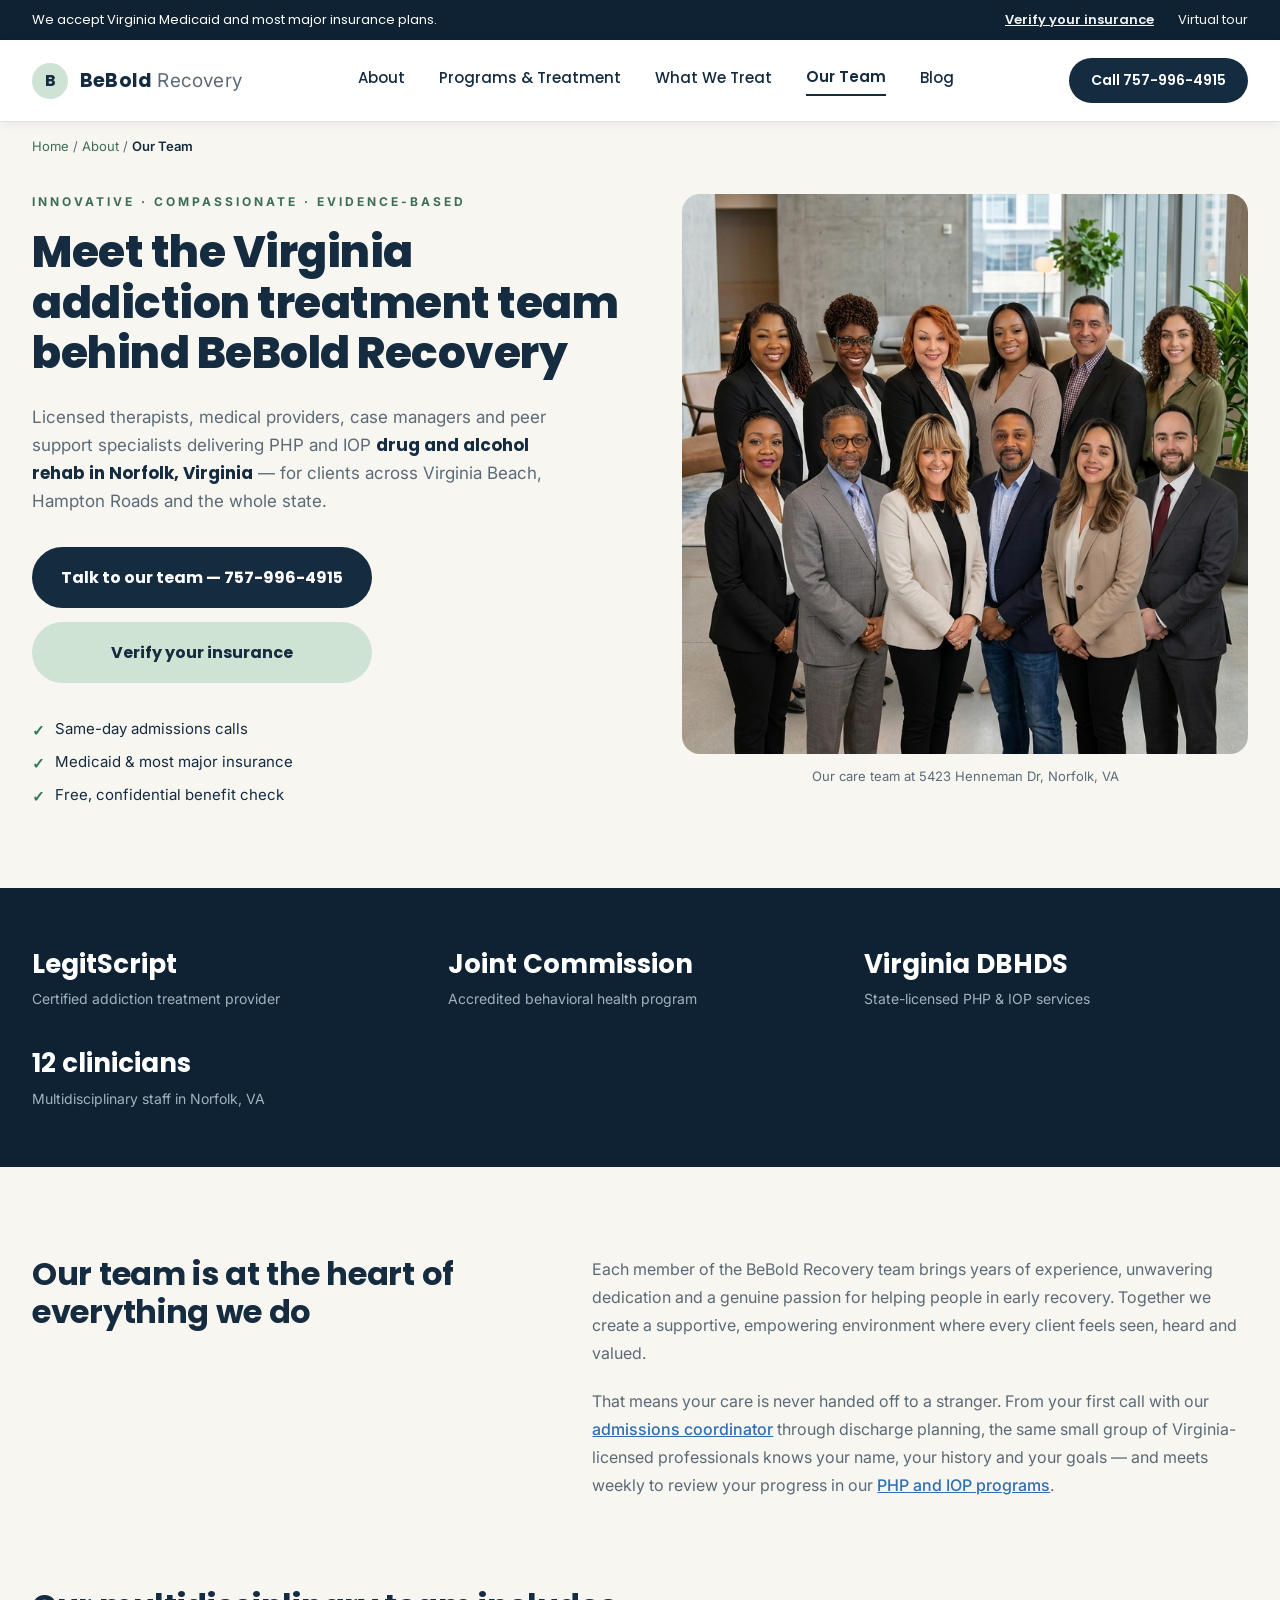
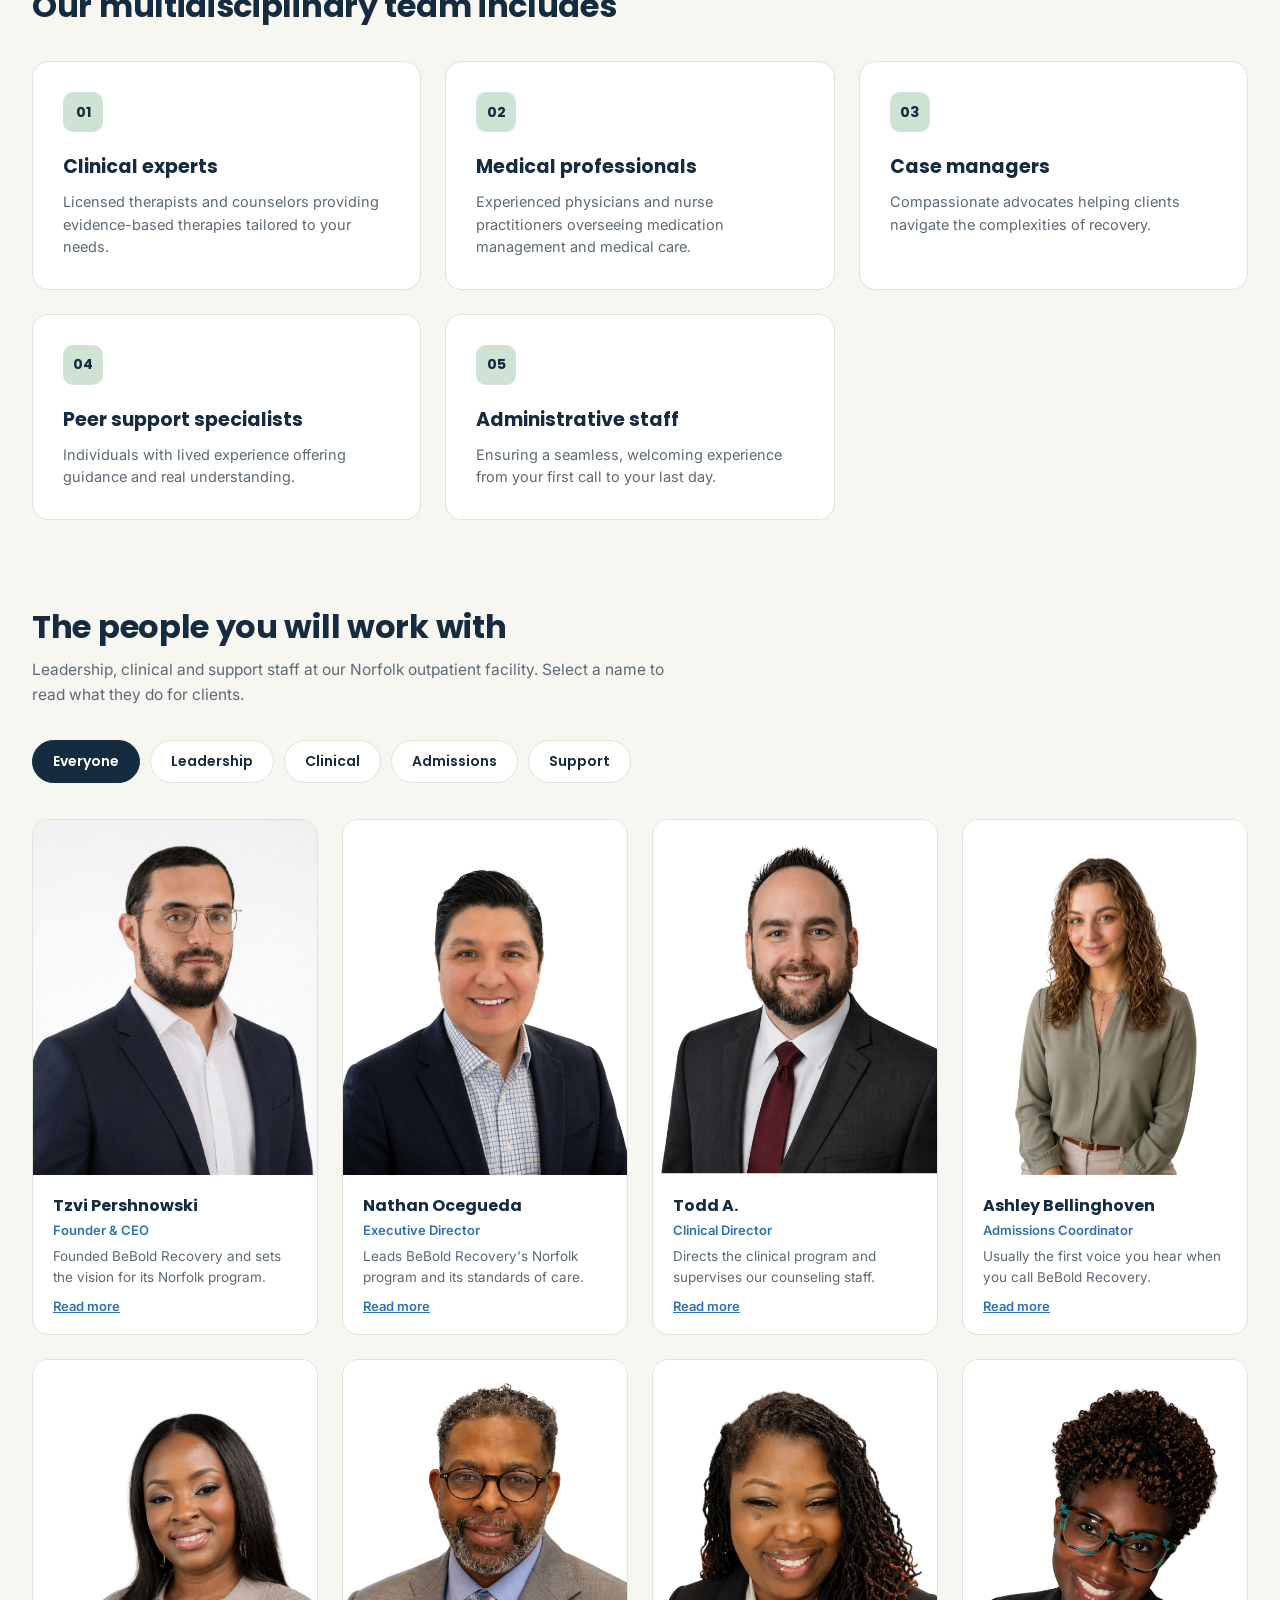
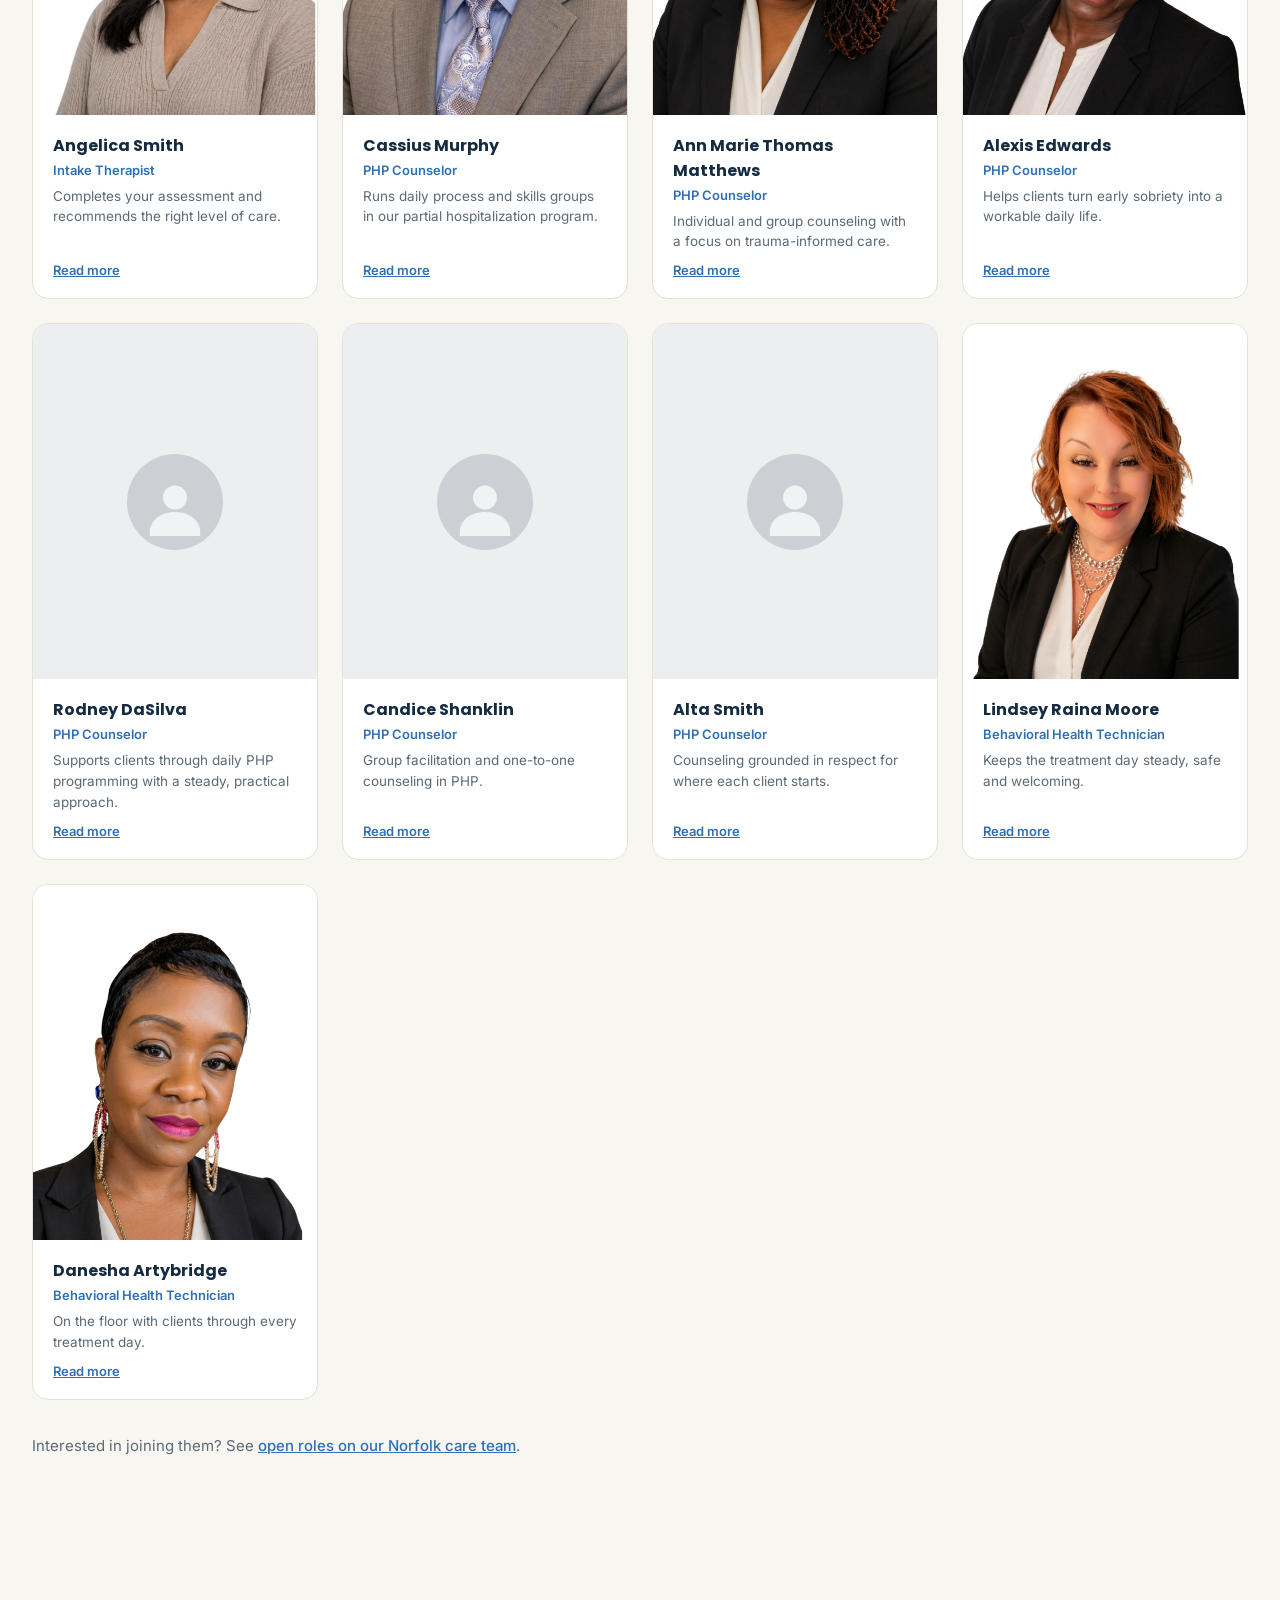
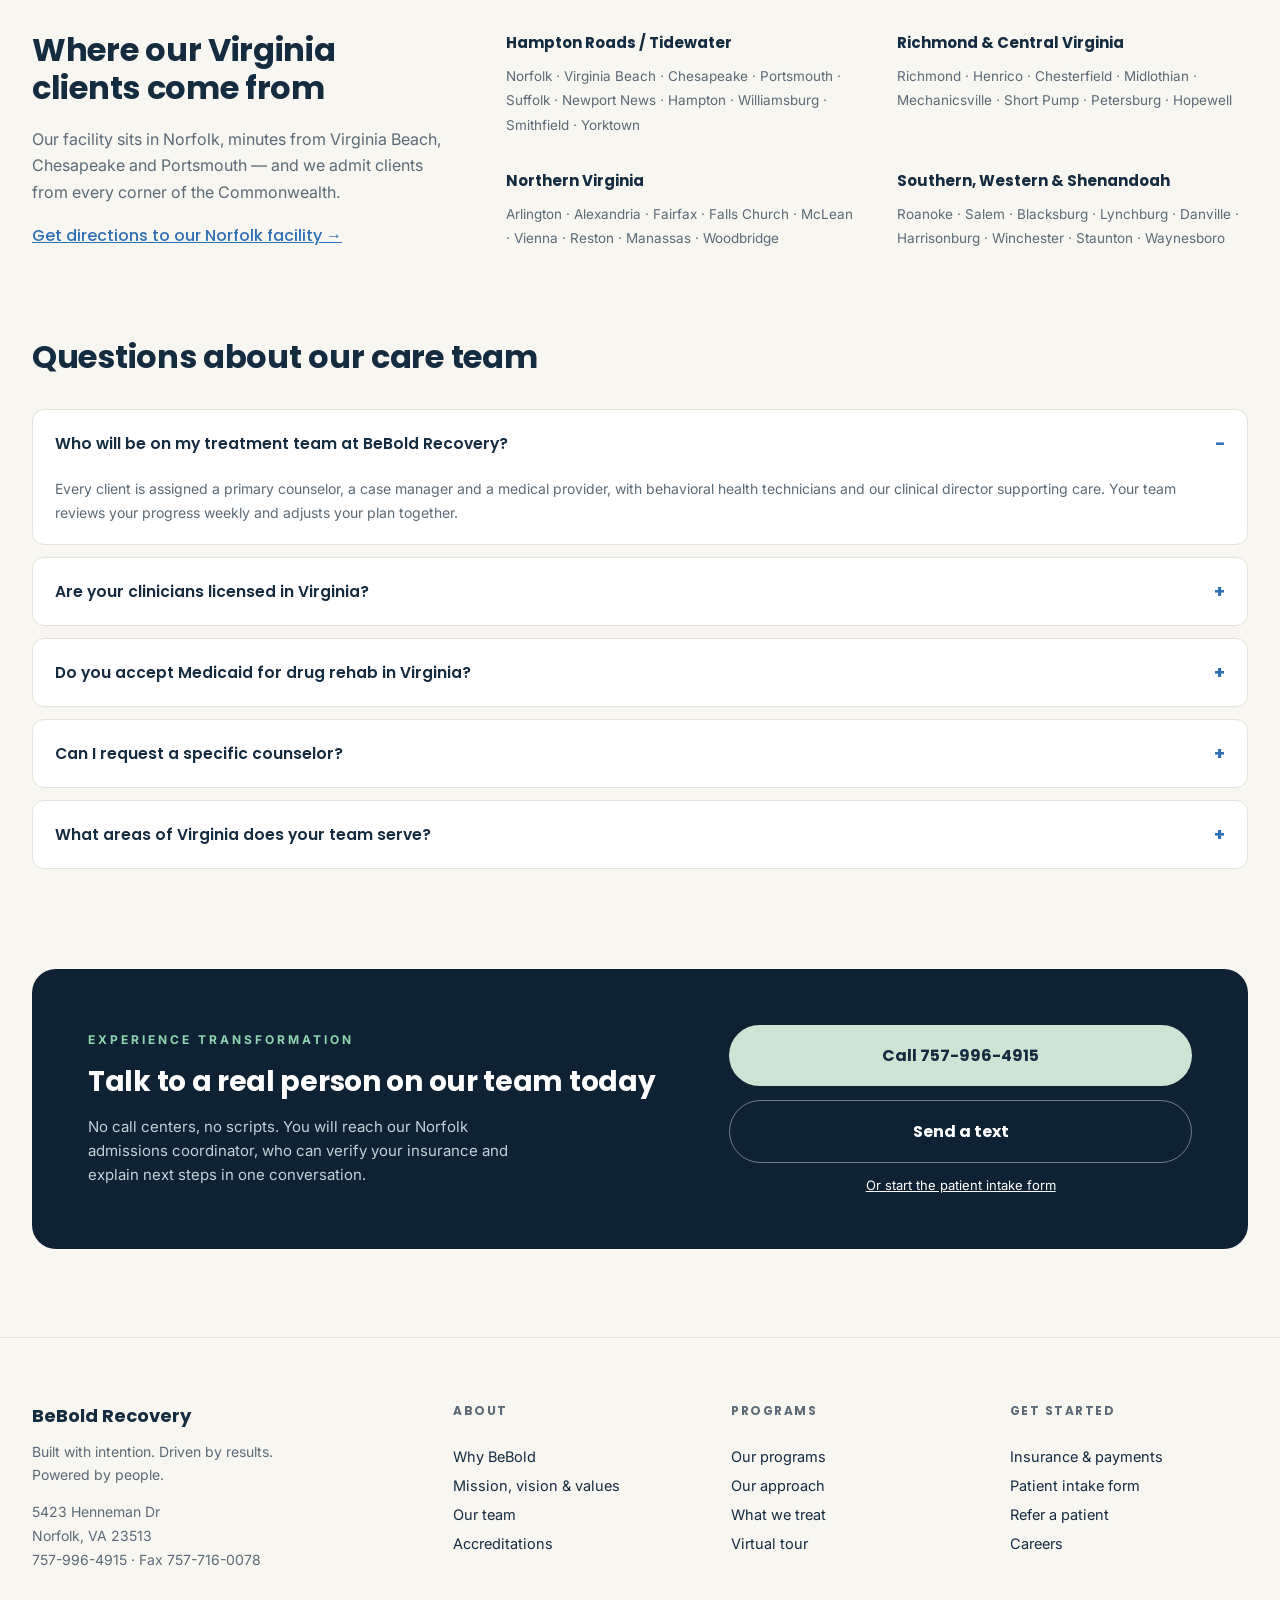
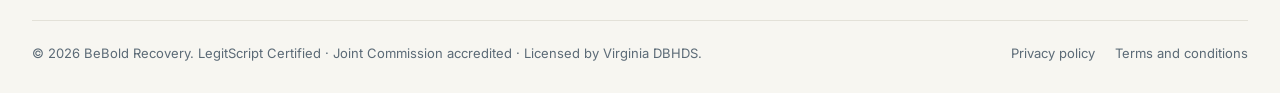
==== commit 557320a5: "Add Tzvi Pershnowski as Founder & CEO to team page Co-Authored-By: Claude Sonnet 5 <noreply@anthropi" ====
--- a/index.html
+++ b/index.html
@@ -952,6 +952,19 @@
 
         <div class="person-card" data-category="leadership">
           <div class="person-photo">
+            <img src="photos/tzvi-pershnowski.jpeg" alt="Tzvi Pershnowski">
+          </div>
+          <div class="person-body">
+            <h4>Tzvi Pershnowski</h4>
+            <div class="job-title">Founder &amp; CEO</div>
+            <p>Founded BeBold Recovery and sets the vision for its Norfolk program.</p>
+            <div class="person-extra" hidden>Reach the Norfolk care team directly at <a href="tel:7579964915" class="text-link">757-996-4915</a> to connect with Tzvi.</div>
+            <button class="read-more" type="button">Read more</button>
+          </div>
+        </div>
+
+        <div class="person-card" data-category="leadership">
+          <div class="person-photo">
             <img src="photos/nathan-ocegueda.png" alt="Nathan Ocegueda">
           </div>
           <div class="person-body">
@@ -1341,4 +1354,4 @@
   </script>
 
 </body>
-</html>
+</html>
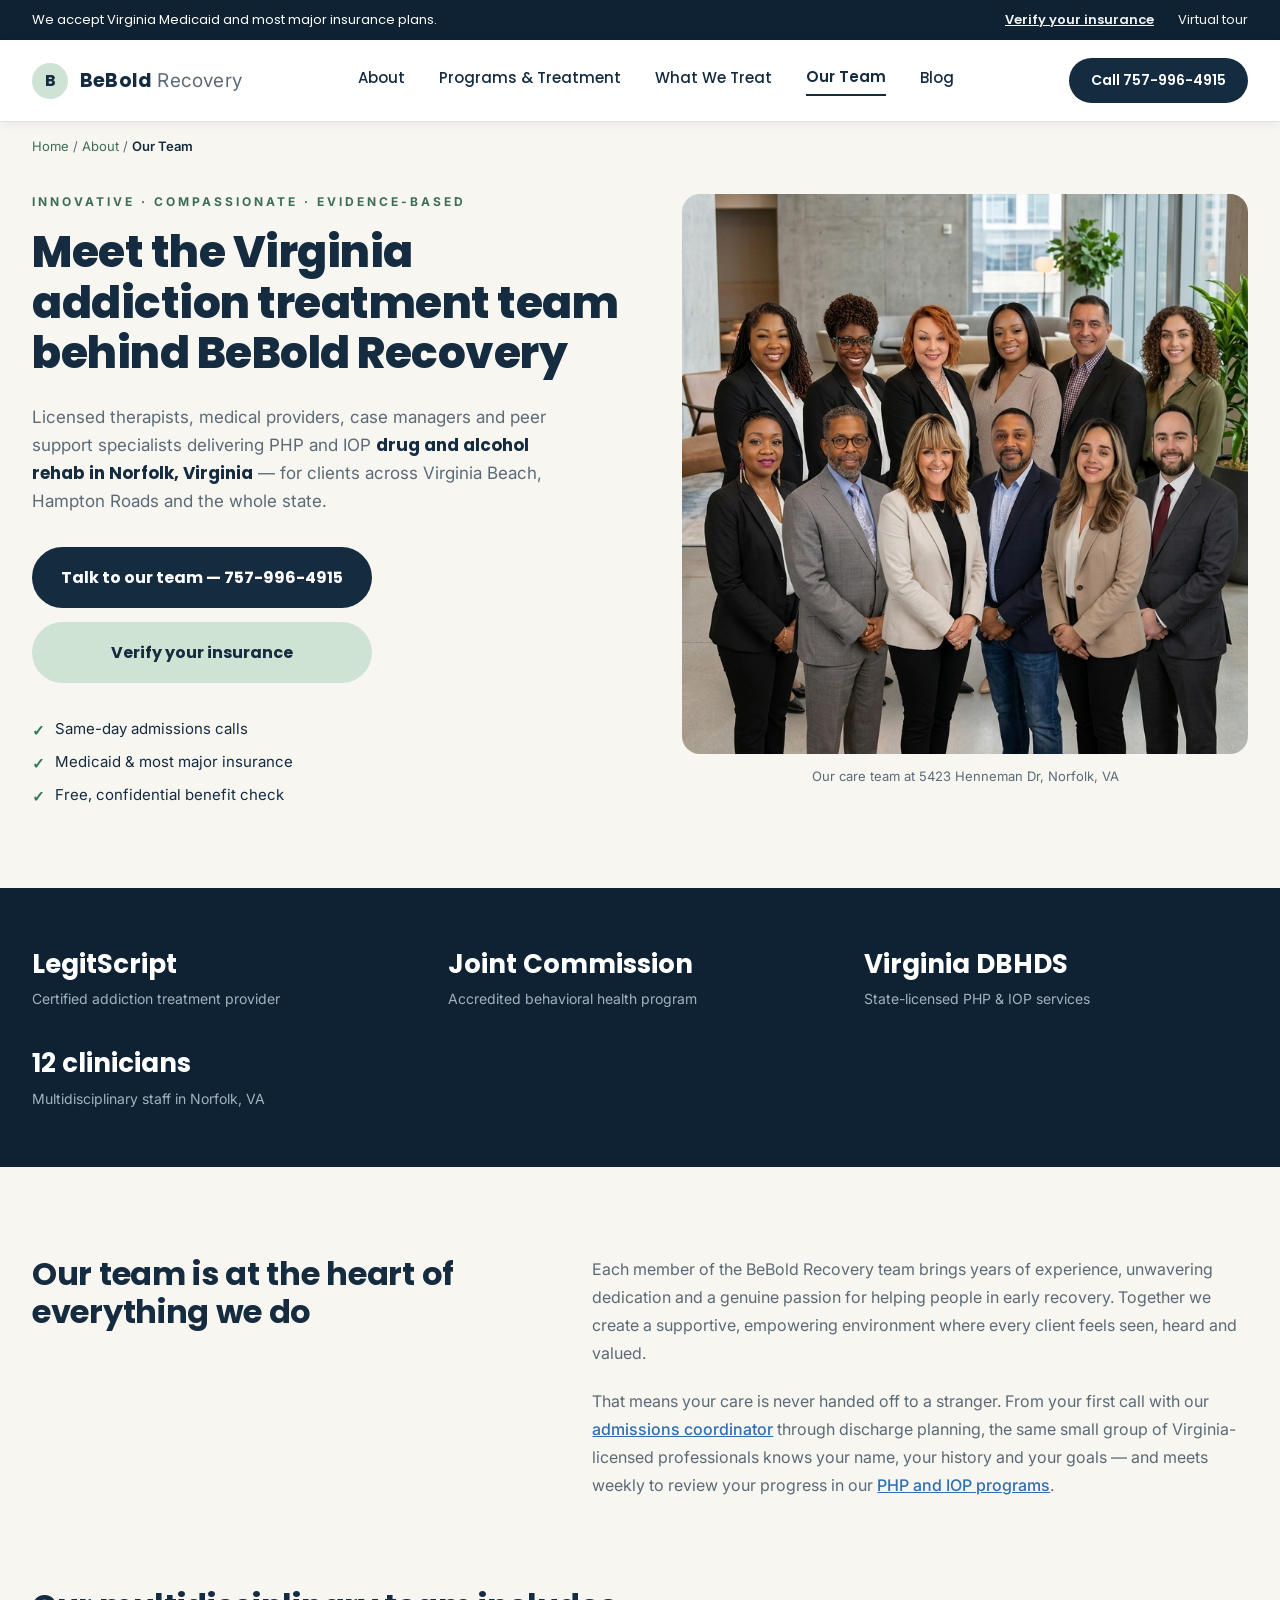
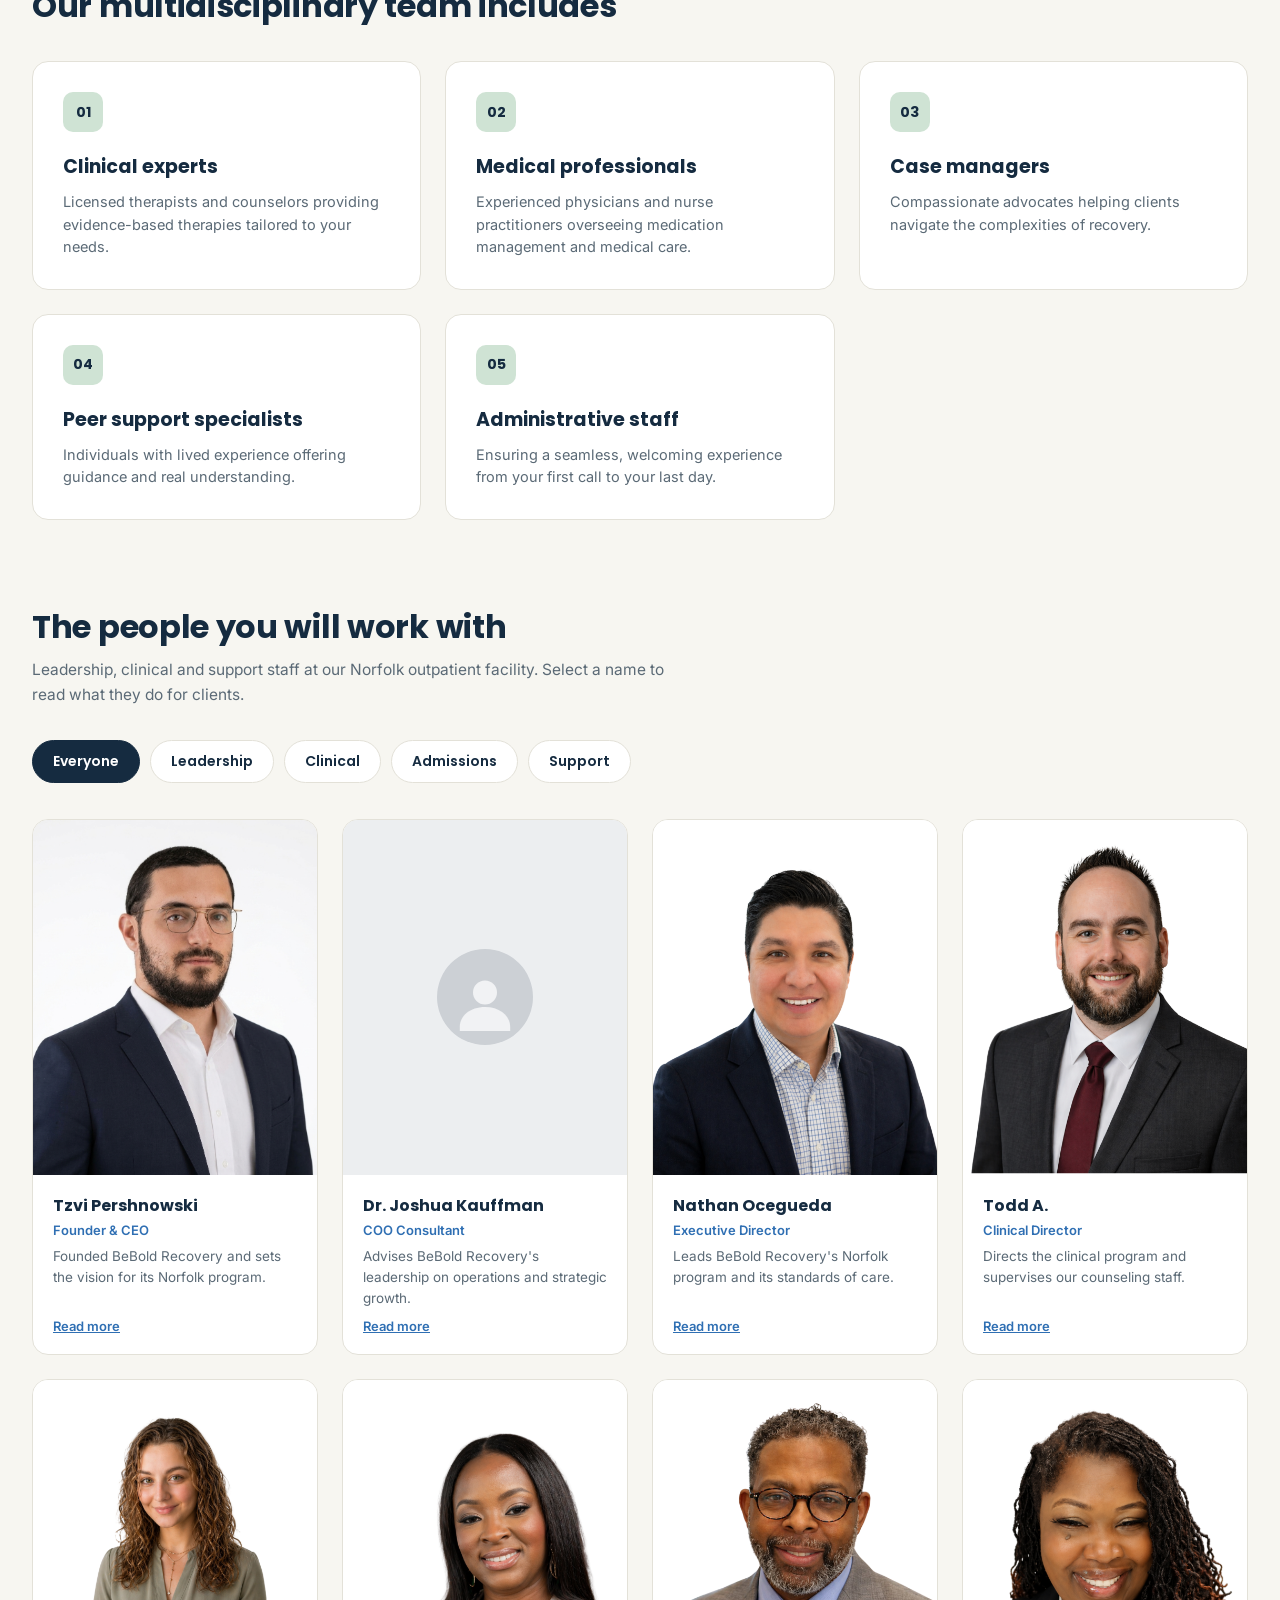
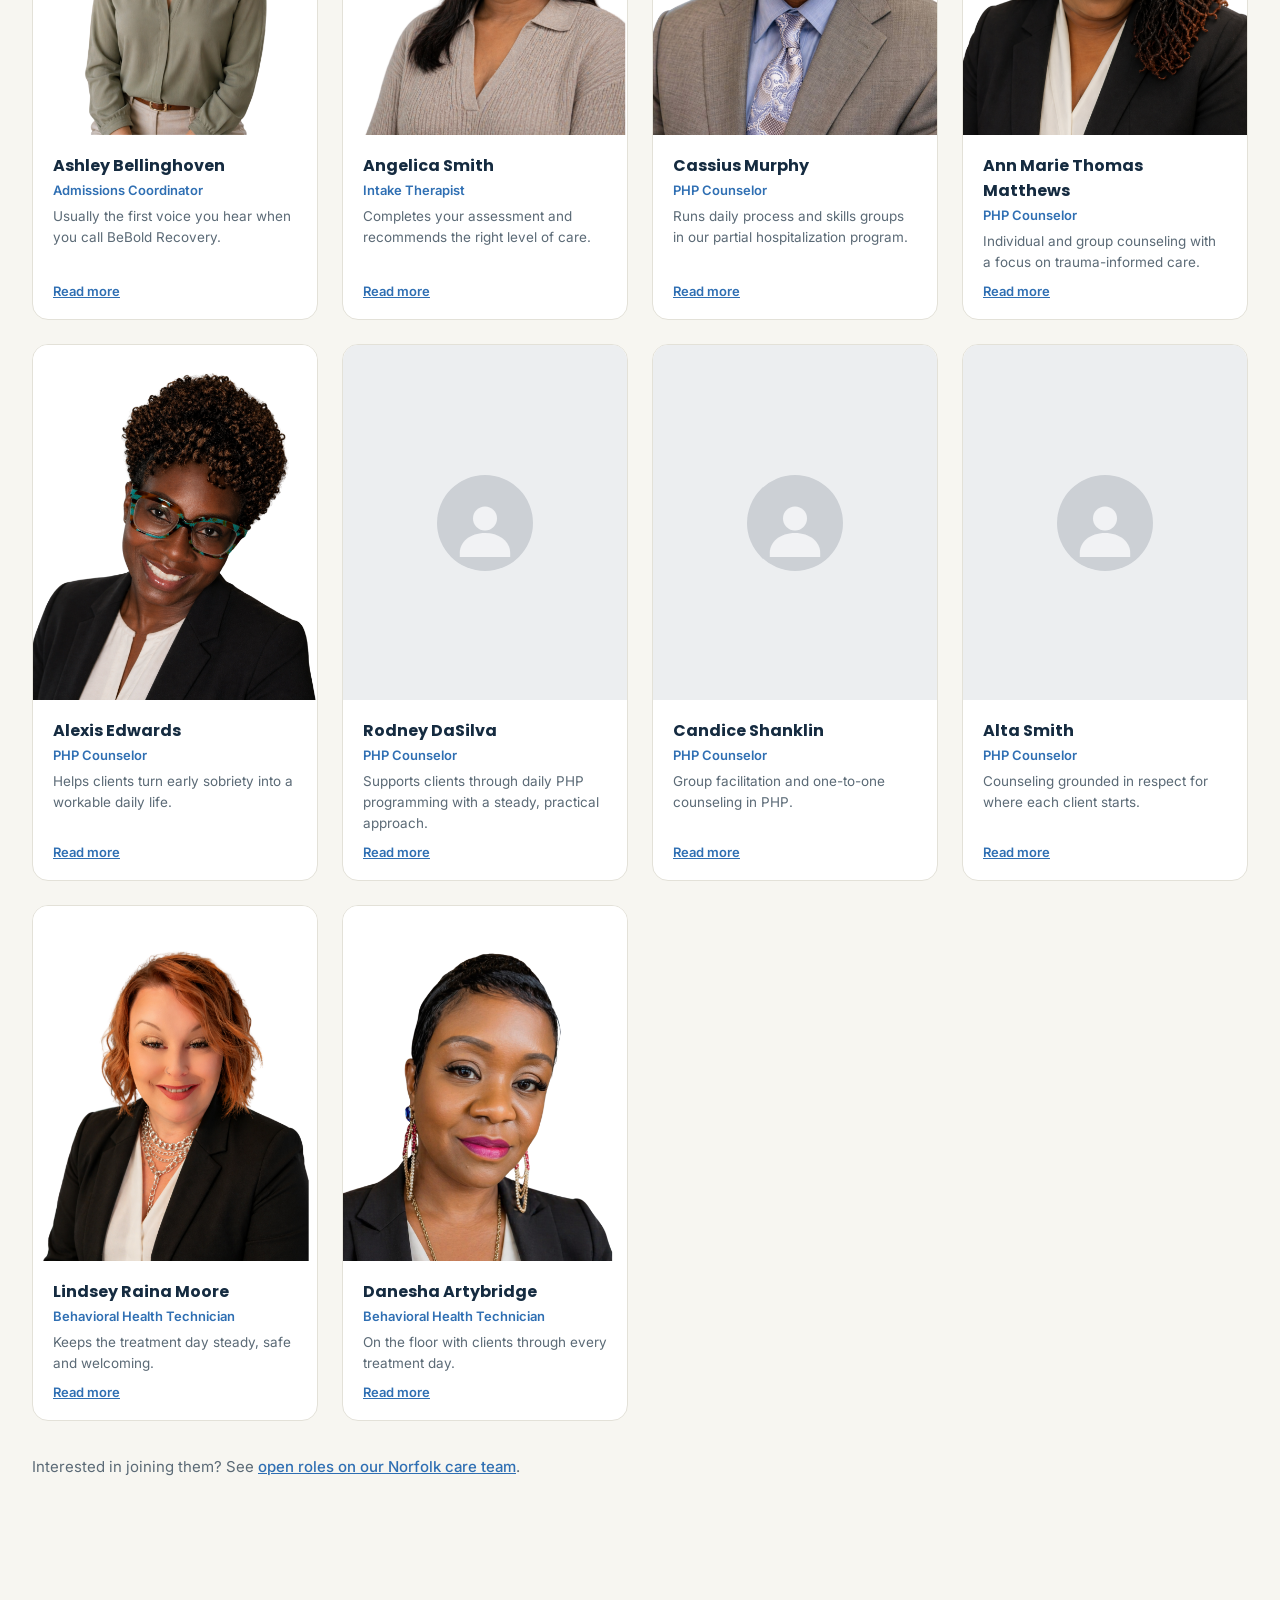
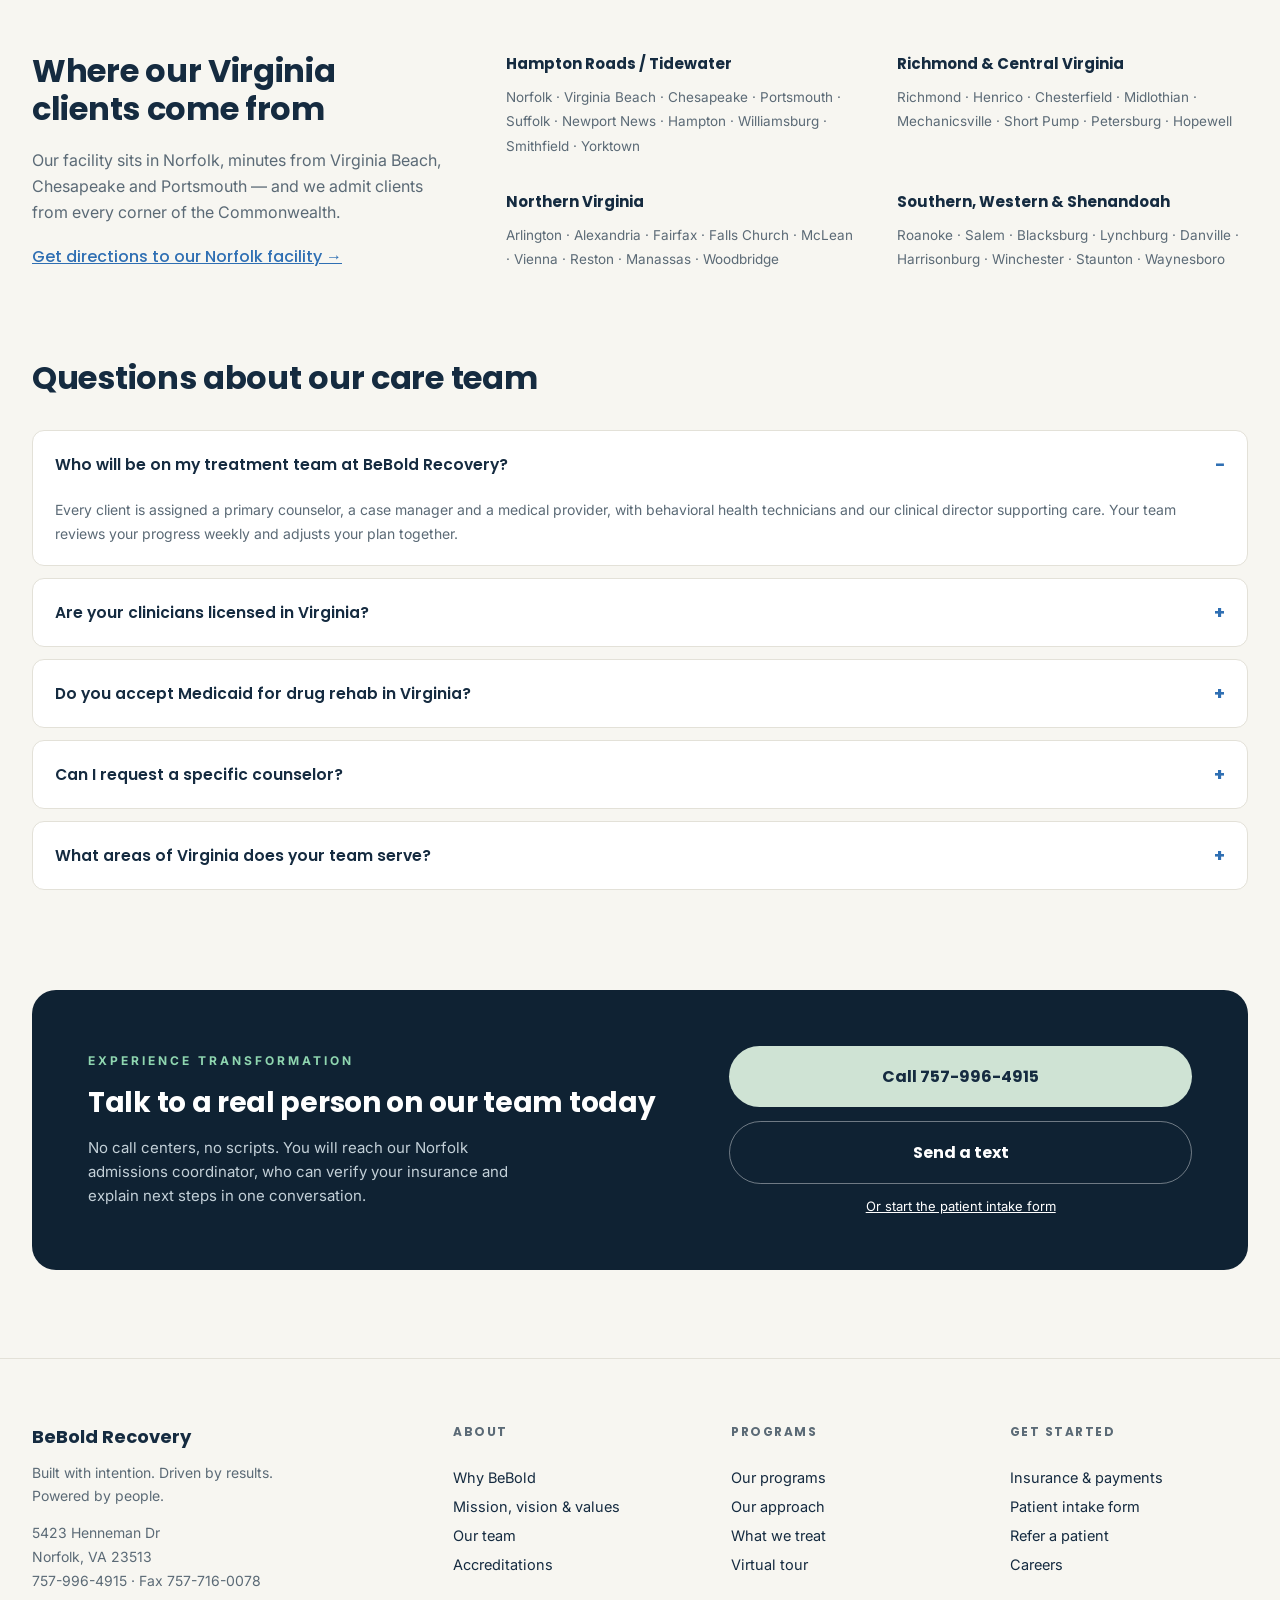
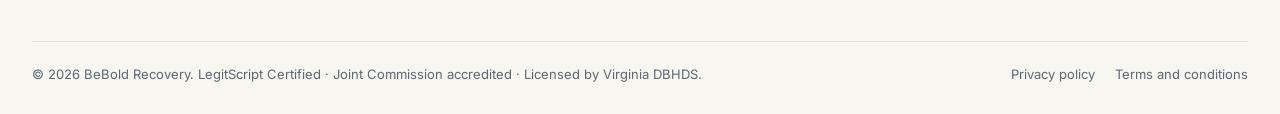
==== commit d5e368ad: "Add Dr. Joshua Kauffman as COO Consultant; fix stray character in script.js Co-Authored-By: Claude S" ====
--- a/index.html
+++ b/index.html
@@ -7,808 +7,7 @@
 <link rel="preconnect" href="https://fonts.googleapis.com">
 <link rel="preconnect" href="https://fonts.gstatic.com" crossorigin>
 <link href="https://fonts.googleapis.com/css2?family=Poppins:wght@400;500;600;700;800&family=Inter:wght@400;500;600;700&display=swap" rel="stylesheet">
-<style>
-  :root{
-    --navy:#152b40;
-    --navy-dark:#0f2233;
-    --cream:#f7f6f1;
-    --sage:#cfe3d4;
-    --sage-line:#a9cbb2;
-    --text-dark:#152b40;
-    --text-gray:#5b6a76;
-    --line:#e3e1d8;
-    --link:#2f6fb3;
-    --font-main:'Poppins',-apple-system,BlinkMacSystemFont,"Segoe UI",Roboto,Helvetica,Arial,sans-serif;
-    --font-sub:'Inter',-apple-system,BlinkMacSystemFont,"Segoe UI",Roboto,Helvetica,Arial,sans-serif;
-  }
-  *{margin:0;padding:0;box-sizing:border-box;}
-  html{scroll-behavior:smooth;scroll-padding-top:90px;}
-  body{
-    font-family:var(--font-main);
-    background:var(--cream);
-    color:var(--text-dark);
-  }
-  a{text-decoration:none;color:inherit;}
-  img{max-width:100%;display:block;}
-
-  /* subheadline / body-copy elements use Inter */
-  p, li, address, .eyebrow, .lede, .section-sub, .job-title,
-  .trust-sub, .photo-caption, .breadcrumb,
-  .cta-box-link, footer a, footer p, .region-col p{
-    font-family:var(--font-sub);
-  }
-
-  .text-link{
-    color:var(--link);
-    text-decoration:underline;
-    font-weight:500;
-  }
-
-  .section-inner{
-    max-width:1280px;
-    margin:0 auto;
-  }
-
-  /* ---------- Top insurance bar ---------- */
-  .topbar{
-    background:var(--navy-dark);
-    color:#fff;
-    font-size:13px;
-    padding:10px 32px;
-    display:flex;
-    align-items:center;
-    justify-content:space-between;
-  }
-  .topbar .topbar-links{
-    display:flex;
-    gap:24px;
-  }
-  .topbar .topbar-links a{
-    color:#fff;
-    opacity:0.95;
-    font-family:var(--font-main);
-  }
-  .topbar .topbar-links a.active{
-    text-decoration:underline;
-    font-weight:600;
-  }
-
-  /* ---------- Header / nav ---------- */
-  header.site-header{
-    background:#fff;
-    border-bottom:1px solid var(--line);
-    padding:18px 32px;
-    display:flex;
-    align-items:center;
-    justify-content:space-between;
-    flex-wrap:wrap;
-    gap:16px;
-    position:sticky;
-    top:0;
-    z-index:100;
-    box-shadow:0 2px 10px rgba(21,43,64,0.06);
-  }
-  .logo{
-    display:flex;
-    align-items:center;
-    gap:12px;
-  }
-  .logo .badge{
-    width:36px;
-    height:36px;
-    border-radius:50%;
-    background:var(--sage);
-    color:var(--navy);
-    display:flex;
-    align-items:center;
-    justify-content:center;
-    font-weight:700;
-    font-size:16px;
-  }
-  .logo .name{
-    font-size:19px;
-    letter-spacing:0.2px;
-  }
-  .logo .name strong{
-    font-weight:700;
-  }
-  .logo .name span{
-    color:var(--text-gray);
-    font-weight:400;
-    font-family:var(--font-sub);
-  }
-
-  nav.main-nav{
-    display:flex;
-    align-items:center;
-    gap:34px;
-    font-size:15px;
-    color:var(--text-dark);
-    flex-wrap:wrap;
-  }
-  nav.main-nav a{
-    padding-bottom:6px;
-    position:relative;
-    white-space:nowrap;
-    font-weight:500;
-  }
-  nav.main-nav a.active{
-    font-weight:600;
-    border-bottom:2px solid var(--navy);
-  }
-
-  .nav-toggle{
-    display:none;
-    background:none;
-    border:none;
-    font-size:24px;
-    color:var(--navy);
-    cursor:pointer;
-    padding:4px 8px;
-  }
-
-  .btn-call{
-    background:var(--navy);
-    color:#fff;
-    padding:12px 22px;
-    border-radius:999px;
-    font-size:14px;
-    font-weight:600;
-    display:inline-block;
-    border:none;
-    cursor:pointer;
-    white-space:nowrap;
-    font-family:var(--font-main);
-  }
-  .btn-call:hover{
-    background:var(--navy-dark);
-  }
-
-  /* ---------- Breadcrumb ---------- */
-  .breadcrumb{
-    padding:16px 32px;
-    font-size:13px;
-    color:var(--text-gray);
-    max-width:1280px;
-    margin:0 auto;
-  }
-  .breadcrumb a{color:#3c6e57;}
-  .breadcrumb .current{color:var(--text-dark);font-weight:600;}
-
-  /* ---------- Hero section ---------- */
-  .hero{
-    max-width:1280px;
-    margin:0 auto;
-    padding:24px 32px 80px;
-    display:grid;
-    grid-template-columns:1.05fr 1fr;
-    gap:56px;
-    align-items:start;
-  }
-  .eyebrow{
-    font-size:12px;
-    letter-spacing:3px;
-    font-weight:700;
-    color:#3c6e57;
-    text-transform:uppercase;
-    margin-bottom:18px;
-  }
-  .eyebrow.light{ color:#8fd6b0; }
-  h1{
-    font-size:44px;
-    line-height:1.15;
-    font-weight:800;
-    color:var(--navy);
-    margin-bottom:24px;
-    letter-spacing:-0.5px;
-  }
-  h2{
-    font-size:32px;
-    line-height:1.2;
-    font-weight:700;
-    color:var(--navy);
-    letter-spacing:-0.3px;
-  }
-  .lede{
-    font-size:17px;
-    line-height:1.65;
-    color:var(--text-gray);
-    max-width:520px;
-    margin-bottom:32px;
-  }
-  .lede strong{
-    color:var(--text-dark);
-    font-weight:700;
-    font-family:var(--font-main);
-  }
-
-  .cta-group{
-    display:flex;
-    flex-direction:column;
-    gap:14px;
-    max-width:340px;
-    margin-bottom:36px;
-  }
-  .cta-primary,
-  .cta-secondary,
-  .cta-outline{
-    display:flex;
-    align-items:center;
-    justify-content:center;
-    padding:18px 24px;
-    border-radius:999px;
-    font-size:16px;
-    font-weight:700;
-    cursor:pointer;
-    border:none;
-    text-align:center;
-    transition:transform 0.15s ease, box-shadow 0.15s ease;
-    font-family:var(--font-main);
-  }
-  .cta-primary{
-    background:var(--navy);
-    color:#fff;
-  }
-  .cta-primary:hover{
-    background:var(--navy-dark);
-    transform:translateY(-1px);
-  }
-  .cta-secondary{
-    background:var(--sage);
-    color:var(--navy);
-  }
-  .cta-secondary:hover{
-    background:var(--sage-line);
-    transform:translateY(-1px);
-  }
-  .cta-outline{
-    background:transparent;
-    border:1.5px solid rgba(255,255,255,0.4);
-    color:#fff;
-  }
-  .cta-outline:hover{
-    background:rgba(255,255,255,0.08);
-    transform:translateY(-1px);
-  }
-
-  .checklist{
-    display:flex;
-    flex-direction:column;
-    gap:10px;
-    font-size:15px;
-    color:var(--text-dark);
-  }
-  .checklist li{
-    list-style:none;
-    display:flex;
-    align-items:flex-start;
-    gap:10px;
-  }
-  .checklist .check{
-    color:#2f7a4f;
-    font-weight:700;
-    font-family:var(--font-main);
-  }
-
-  /* ---------- Image panel ---------- */
-  .media-col{
-    display:flex;
-    flex-direction:column;
-    gap:14px;
-  }
-  .photo-frame{
-    border-radius:18px;
-    height:560px;
-    display:flex;
-    align-items:center;
-    justify-content:center;
-    position:relative;
-    overflow:hidden;
-  }
-  .photo-frame img{
-    width:100%;
-    height:100%;
-    object-fit:cover;
-    object-position:center 68%;
-  }
-  .photo-frame .placeholder{
-    text-align:center;
-    max-width:260px;
-    color:#5b6a76;
-  }
-  .photo-frame .placeholder .tag{
-    font-size:12px;
-    letter-spacing:2px;
-    font-weight:700;
-    color:#3c6e57;
-    text-transform:uppercase;
-    margin-bottom:10px;
-  }
-  .photo-frame .placeholder p{
-    font-size:14px;
-    line-height:1.55;
-  }
-  .photo-frame .placeholder em{
-    font-style:italic;
-  }
-  .photo-caption{
-    text-align:center;
-    font-size:13px;
-    color:var(--text-gray);
-  }
-
-  /* ---------- Trust bar ---------- */
-  .trust-bar{
-    background:var(--navy-dark);
-    padding:60px 32px;
-  }
-  .trust-grid{
-    max-width:1280px;
-    margin:0 auto;
-    display:grid;
-    grid-template-columns:repeat(3,1fr);
-    gap:40px 32px;
-  }
-  .trust-title{
-    font-family:var(--font-main);
-    font-weight:700;
-    font-size:26px;
-    line-height:1.25;
-    color:#fff;
-    margin-bottom:10px;
-  }
-  .trust-sub{
-    font-size:14px;
-    color:#9fb3c2;
-  }
-
-  /* ---------- Intro split ---------- */
-  .intro-split{
-    padding:88px 32px;
-  }
-  .intro-split .section-inner{
-    display:grid;
-    grid-template-columns:1fr 1.3fr;
-    gap:56px;
-    align-items:start;
-  }
-  .intro-text p{
-    margin-bottom:20px;
-    line-height:1.75;
-    color:var(--text-gray);
-    font-size:16px;
-  }
-  .intro-text p:last-child{ margin-bottom:0; }
-
-  /* ---------- Team categories ---------- */
-  .team-cats{
-    padding:0 32px 88px;
-  }
-  .team-cats h2{
-    margin-bottom:36px;
-  }
-  .cats-grid{
-    display:grid;
-    grid-template-columns:repeat(3,1fr);
-    gap:24px;
-  }
-  .cat-card{
-    background:#fff;
-    border:1px solid var(--line);
-    border-radius:16px;
-    padding:30px;
-  }
-  .cat-num{
-    width:40px;
-    height:40px;
-    border-radius:10px;
-    background:var(--sage);
-    color:var(--navy);
-    display:flex;
-    align-items:center;
-    justify-content:center;
-    font-weight:700;
-    font-size:14px;
-    margin-bottom:20px;
-    font-family:var(--font-main);
-  }
-  .cat-card h3{
-    font-size:19px;
-    font-weight:700;
-    color:var(--navy);
-    margin-bottom:10px;
-  }
-  .cat-card p{
-    font-size:14.5px;
-    color:var(--text-gray);
-    line-height:1.55;
-  }
-
-  /* ---------- People ---------- */
-  .team-people{
-    padding:0 32px 88px;
-  }
-  .section-sub{
-    font-size:15.5px;
-    color:var(--text-gray);
-    max-width:640px;
-    margin-top:12px;
-    line-height:1.6;
-  }
-  .filter-tabs{
-    display:flex;
-    gap:10px;
-    flex-wrap:wrap;
-    margin:32px 0 36px;
-  }
-  .filter-tab{
-    padding:10px 20px;
-    border-radius:999px;
-    border:1px solid var(--line);
-    background:#fff;
-    color:var(--text-dark);
-    font-size:14px;
-    font-weight:600;
-    cursor:pointer;
-    font-family:var(--font-main);
-    transition:background .15s ease, color .15s ease, border-color .15s ease;
-  }
-  .filter-tab:hover{
-    border-color:var(--sage-line);
-  }
-  .filter-tab.active{
-    background:var(--navy);
-    color:#fff;
-    border-color:var(--navy);
-  }
-  .people-grid{
-    display:grid;
-    grid-template-columns:repeat(4,1fr);
-    gap:24px;
-  }
-  .person-card{
-    background:#fff;
-    border:1px solid var(--line);
-    border-radius:16px;
-    overflow:hidden;
-    display:flex;
-    flex-direction:column;
-  }
-  .person-photo{
-    aspect-ratio:4/5;
-    position:relative;
-    display:flex;
-    align-items:center;
-    justify-content:center;
-    overflow:hidden;
-    background:#f2f3f1;
-  }
-  .person-photo img{
-    width:100%;
-    height:100%;
-    object-fit:cover;
-    object-position:center;
-  }
-  .person-photo.unidentified{
-    background:#eceef0;
-  }
-  .avatar-circle{
-    width:96px;
-    height:96px;
-    border-radius:50%;
-    background:#ccd0d5;
-    display:flex;
-    align-items:center;
-    justify-content:center;
-  }
-  .avatar-circle svg{
-    width:60px;
-    height:60px;
-    fill:#f1f2f4;
-    transform:translateY(4px);
-  }
-  .person-body{
-    padding:18px 20px 20px;
-    flex:1;
-    display:flex;
-    flex-direction:column;
-  }
-  .person-body h4{
-    font-size:16px;
-    font-weight:700;
-    color:var(--navy);
-    margin-bottom:4px;
-  }
-  .job-title{
-    font-size:13px;
-    color:var(--link);
-    font-weight:600;
-    margin-bottom:8px;
-  }
-  .person-body p{
-    font-size:13.5px;
-    color:var(--text-gray);
-    line-height:1.55;
-    margin-bottom:10px;
-  }
-  .person-extra{
-    font-size:13px;
-    color:var(--text-gray);
-    line-height:1.55;
-    margin:-4px 0 10px;
-    padding-top:8px;
-    border-top:1px dashed var(--line);
-  }
-  .read-more{
-    background:none;
-    border:none;
-    color:var(--link);
-    font-size:13px;
-    font-weight:600;
-    text-decoration:underline;
-    cursor:pointer;
-    padding:0;
-    margin-top:auto;
-    align-self:flex-start;
-    font-family:var(--font-sub);
-  }
-  .people-footer{
-    margin-top:36px;
-    font-size:15px;
-    color:var(--text-gray);
-  }
-
-  /* ---------- Regions ---------- */
-  .regions{
-    padding:88px 32px;
-  }
-  .regions-grid{
-    display:grid;
-    grid-template-columns:0.9fr 1.6fr;
-    gap:56px;
-    align-items:start;
-  }
-  .regions-intro p{
-    color:var(--text-gray);
-    line-height:1.65;
-    margin:18px 0 18px;
-    font-size:16px;
-  }
-  .regions-list{
-    display:grid;
-    grid-template-columns:repeat(2,1fr);
-    gap:32px 40px;
-  }
-  .region-col h4{
-    font-size:15px;
-    font-weight:700;
-    color:var(--navy);
-    margin-bottom:10px;
-    font-family:var(--font-main);
-  }
-  .region-col p{
-    font-size:13.5px;
-    color:var(--text-gray);
-    line-height:1.8;
-  }
-
-  /* ---------- FAQ ---------- */
-  .faq-section{
-    padding:0 32px 88px;
-  }
-  .faq-section h2{
-    margin-bottom:32px;
-  }
-  .faq-item{
-    background:#fff;
-    border:1px solid var(--line);
-    border-radius:12px;
-    margin-bottom:12px;
-    overflow:hidden;
-  }
-  .faq-question{
-    width:100%;
-    text-align:left;
-    background:none;
-    border:none;
-    padding:20px 22px;
-    font-family:var(--font-main);
-    font-weight:600;
-    font-size:15.5px;
-    color:var(--navy);
-    display:flex;
-    justify-content:space-between;
-    align-items:center;
-    gap:16px;
-    cursor:pointer;
-  }
-  .faq-icon{
-    color:var(--link);
-    font-size:18px;
-    font-weight:700;
-    flex-shrink:0;
-    font-family:var(--font-main);
-  }
-  .faq-answer{
-    max-height:0;
-    overflow:hidden;
-    padding:0 22px;
-    transition:max-height .25s ease;
-  }
-  .faq-answer p{
-    color:var(--text-gray);
-    font-size:14px;
-    line-height:1.7;
-    padding-bottom:20px;
-  }
-
-  /* ---------- CTA box ---------- */
-  .cta-box-wrap{
-    padding:0 32px 88px;
-  }
-  .cta-box{
-    max-width:1280px;
-    margin:0 auto;
-    background:var(--navy-dark);
-    border-radius:24px;
-    padding:56px;
-    display:grid;
-    grid-template-columns:1.3fr 1fr;
-    gap:40px;
-    align-items:center;
-  }
-  .cta-box h2{
-    color:#fff;
-    font-size:28px;
-    margin:12px 0 16px;
-  }
-  .cta-box-left p{
-    color:#c3d0d8;
-    max-width:440px;
-    line-height:1.6;
-    font-size:15px;
-  }
-  .cta-box-right{
-    display:flex;
-    flex-direction:column;
-    gap:14px;
-  }
-  .cta-box-link{
-    color:#fff;
-    text-align:center;
-    font-size:13px;
-    text-decoration:underline;
-  }
-
-  /* ---------- Footer ---------- */
-  .site-footer{
-    border-top:1px solid var(--line);
-    padding:64px 32px 32px;
-  }
-  .footer-inner{
-    max-width:1280px;
-    margin:0 auto;
-    display:grid;
-    grid-template-columns:1.6fr 1fr 1fr 1fr;
-    gap:40px;
-    margin-bottom:48px;
-  }
-  .footer-logo{
-    font-weight:700;
-    font-size:18px;
-    color:var(--navy);
-    margin-bottom:12px;
-  }
-  .footer-brand p{
-    color:var(--text-gray);
-    font-size:14px;
-    line-height:1.6;
-    margin-bottom:14px;
-    max-width:280px;
-  }
-  .footer-brand address{
-    font-style:normal;
-    color:var(--text-gray);
-    font-size:14px;
-    line-height:1.7;
-  }
-  .footer-col h5{
-    font-family:var(--font-main);
-    font-size:12px;
-    letter-spacing:1.5px;
-    text-transform:uppercase;
-    color:var(--text-gray);
-    margin-bottom:16px;
-    font-weight:700;
-  }
-  .footer-col{
-    display:flex;
-    flex-direction:column;
-    gap:12px;
-  }
-  .footer-col a{
-    color:var(--text-dark);
-    font-size:14.5px;
-  }
-  .footer-col a:hover{
-    color:var(--link);
-  }
-  .footer-bottom{
-    max-width:1280px;
-    margin:0 auto;
-    border-top:1px solid var(--line);
-    padding-top:24px;
-    display:flex;
-    justify-content:space-between;
-    flex-wrap:wrap;
-    gap:12px;
-  }
-  .footer-bottom p{
-    font-size:13px;
-    color:var(--text-gray);
-  }
-  .footer-legal{
-    display:flex;
-    gap:20px;
-  }
-  .footer-legal a{
-    font-size:13px;
-    color:var(--text-gray);
-  }
-  .footer-legal a:hover{
-    color:var(--link);
-  }
-
-  /* ---------- Responsive ---------- */
-  @media (max-width:1024px){
-    .cats-grid{grid-template-columns:repeat(2,1fr);}
-    .people-grid{grid-template-columns:repeat(2,1fr);}
-    .regions-grid{grid-template-columns:1fr;}
-    .footer-inner{grid-template-columns:1fr 1fr;}
-  }
-  @media (max-width:900px){
-    .hero{
-      grid-template-columns:1fr;
-    }
-    h1{font-size:34px;}
-    nav.main-nav{order:3; width:100%; justify-content:flex-start; gap:20px;}
-    .topbar{flex-direction:column; gap:6px; text-align:center;}
-    .trust-grid{grid-template-columns:repeat(2,1fr);}
-    .intro-split .section-inner{grid-template-columns:1fr; gap:24px;}
-    .cta-box{grid-template-columns:1fr; padding:40px;}
-    .photo-frame{height:460px;}
-  }
-  @media (max-width:600px){
-    .topbar, header.site-header, .breadcrumb, .hero,
-    .intro-split, .team-cats, .team-people, .regions, .faq-section, .cta-box-wrap, .site-footer{
-      padding-left:18px;padding-right:18px;
-    }
-    h1{font-size:28px;}
-    h2{font-size:26px;}
-    nav.main-nav{display:none;}
-    nav.main-nav.open{
-      display:flex;
-      flex-direction:column;
-      position:absolute;
-      top:100%;
-      left:0;
-      right:0;
-      background:#fff;
-      padding:20px 24px;
-      border-bottom:1px solid var(--line);
-      gap:16px;
-      z-index:20;
-    }
-    .nav-toggle{display:block;}
-    .trust-bar{padding:44px 18px;}
-    .trust-grid{grid-template-columns:1fr; gap:28px;}
-    .cats-grid{grid-template-columns:1fr;}
-    .people-grid{grid-template-columns:1fr;}
-    .regions-list{grid-template-columns:1fr;}
-    .footer-inner{grid-template-columns:1fr; gap:32px;}
-    .photo-frame{height:360px;}
-  }
-</style>
+<link rel="stylesheet" href="css/style.css">
 </head>
 <body>
 
@@ -959,6 +158,21 @@
             <div class="job-title">Founder &amp; CEO</div>
             <p>Founded BeBold Recovery and sets the vision for its Norfolk program.</p>
             <div class="person-extra" hidden>Reach the Norfolk care team directly at <a href="tel:7579964915" class="text-link">757-996-4915</a> to connect with Tzvi.</div>
+            <button class="read-more" type="button">Read more</button>
+          </div>
+        </div>
+
+        <div class="person-card" data-category="leadership">
+          <div class="person-photo unidentified">
+            <div class="avatar-circle">
+              <svg viewBox="0 0 100 100" aria-hidden="true"><circle cx="50" cy="36" r="20"/><path d="M50 60c-25 0-42 15-42 33v7h84v-7c0-18-17-33-42-33z"/></svg>
+            </div>
+          </div>
+          <div class="person-body">
+            <h4>Dr. Joshua Kauffman</h4>
+            <div class="job-title">COO Consultant</div>
+            <p>Advises BeBold Recovery's leadership on operations and strategic growth.</p>
+            <div class="person-extra" hidden>Reach the Norfolk care team directly at <a href="tel:7579964915" class="text-link">757-996-4915</a> to connect with Dr. Kauffman.</div>
             <button class="read-more" type="button">Read more</button>
           </div>
         </div>
@@ -1275,83 +489,6 @@
     </div>
   </footer>
 
-  <script>
-    // mobile nav toggle
-    var navToggle = document.querySelector('.nav-toggle');
-    var mainNav = document.querySelector('.main-nav');
-    if(navToggle && mainNav){
-      navToggle.addEventListener('click', function(){
-        var isOpen = mainNav.classList.toggle('open');
-        navToggle.setAttribute('aria-expanded', isOpen ? 'true' : 'false');
-      });
-    }
-
-    // nav active state (lets real in-page anchors jump/scroll normally)
-    document.querySelectorAll('.main-nav a').forEach(function(link){
-      link.addEventListener('click', function(){
-        document.querySelectorAll('.main-nav a').forEach(function(a){ a.classList.remove('active'); });
-        link.classList.add('active');
-        if(mainNav){
-          mainNav.classList.remove('open');
-          navToggle.setAttribute('aria-expanded', 'false');
-        }
-      });
-    });
-
-    // team filter tabs
-    var filterTabs = document.querySelectorAll('.filter-tab');
-    var personCards = document.querySelectorAll('.person-card');
-    filterTabs.forEach(function(tab){
-      tab.addEventListener('click', function(){
-        filterTabs.forEach(function(t){ t.classList.remove('active'); });
-        tab.classList.add('active');
-        var filter = tab.getAttribute('data-filter');
-        personCards.forEach(function(card){
-          var cats = card.getAttribute('data-category');
-          var show = filter === 'all' || cats.indexOf(filter) !== -1;
-          card.style.display = show ? '' : 'none';
-        });
-      });
-    });
-
-    // read more toggle
-    document.querySelectorAll('.read-more').forEach(function(btn){
-      btn.addEventListener('click', function(){
-        var extra = btn.parentElement.querySelector('.person-extra');
-        var isHidden = extra.hasAttribute('hidden');
-        if(isHidden){
-          extra.removeAttribute('hidden');
-          btn.textContent = 'Show less';
-        } else {
-          extra.setAttribute('hidden','');
-          btn.textContent = 'Read more';
-        }
-      });
-    });
-
-    // FAQ accordion
-    var faqItems = document.querySelectorAll('.faq-item');
-    function closeFaq(item){
-      item.classList.remove('open');
-      item.querySelector('.faq-answer').style.maxHeight = null;
-      item.querySelector('.faq-icon').innerHTML = '&plus;';
-    }
-    function openFaq(item){
-      item.classList.add('open');
-      var answer = item.querySelector('.faq-answer');
-      answer.style.maxHeight = answer.scrollHeight + 'px';
-      item.querySelector('.faq-icon').innerHTML = '&minus;';
-    }
-    faqItems.forEach(function(item){
-      item.querySelector('.faq-question').addEventListener('click', function(){
-        var wasOpen = item.classList.contains('open');
-        faqItems.forEach(closeFaq);
-        if(!wasOpen){ openFaq(item); }
-      });
-    });
-    var initialOpen = document.querySelector('.faq-item.open');
-    if(initialOpen){ openFaq(initialOpen); }
-  </script>
-
+  <script src="js/script.js"></script>
 </body>
 </html>
--- a/css/style.css
+++ b/css/style.css
@@ -0,0 +1,800 @@
+:root{
+  --navy:#152b40;
+  --navy-dark:#0f2233;
+  --cream:#f7f6f1;
+  --sage:#cfe3d4;
+  --sage-line:#a9cbb2;
+  --text-dark:#152b40;
+  --text-gray:#5b6a76;
+  --line:#e3e1d8;
+  --link:#2f6fb3;
+  --font-main:'Poppins',-apple-system,BlinkMacSystemFont,"Segoe UI",Roboto,Helvetica,Arial,sans-serif;
+  --font-sub:'Inter',-apple-system,BlinkMacSystemFont,"Segoe UI",Roboto,Helvetica,Arial,sans-serif;
+}
+*{margin:0;padding:0;box-sizing:border-box;}
+html{scroll-behavior:smooth;scroll-padding-top:90px;}
+body{
+  font-family:var(--font-main);
+  background:var(--cream);
+  color:var(--text-dark);
+}
+a{text-decoration:none;color:inherit;}
+img{max-width:100%;display:block;}
+
+/* subheadline / body-copy elements use Inter */
+p, li, address, .eyebrow, .lede, .section-sub, .job-title,
+.trust-sub, .photo-caption, .breadcrumb,
+.cta-box-link, footer a, footer p, .region-col p{
+  font-family:var(--font-sub);
+}
+
+.text-link{
+  color:var(--link);
+  text-decoration:underline;
+  font-weight:500;
+}
+
+.section-inner{
+  max-width:1280px;
+  margin:0 auto;
+}
+
+/* ---------- Top insurance bar ---------- */
+.topbar{
+  background:var(--navy-dark);
+  color:#fff;
+  font-size:13px;
+  padding:10px 32px;
+  display:flex;
+  align-items:center;
+  justify-content:space-between;
+}
+.topbar .topbar-links{
+  display:flex;
+  gap:24px;
+}
+.topbar .topbar-links a{
+  color:#fff;
+  opacity:0.95;
+  font-family:var(--font-main);
+}
+.topbar .topbar-links a.active{
+  text-decoration:underline;
+  font-weight:600;
+}
+
+/* ---------- Header / nav ---------- */
+header.site-header{
+  background:#fff;
+  border-bottom:1px solid var(--line);
+  padding:18px 32px;
+  display:flex;
+  align-items:center;
+  justify-content:space-between;
+  flex-wrap:wrap;
+  gap:16px;
+  position:sticky;
+  top:0;
+  z-index:100;
+  box-shadow:0 2px 10px rgba(21,43,64,0.06);
+}
+.logo{
+  display:flex;
+  align-items:center;
+  gap:12px;
+}
+.logo .badge{
+  width:36px;
+  height:36px;
+  border-radius:50%;
+  background:var(--sage);
+  color:var(--navy);
+  display:flex;
+  align-items:center;
+  justify-content:center;
+  font-weight:700;
+  font-size:16px;
+}
+.logo .name{
+  font-size:19px;
+  letter-spacing:0.2px;
+}
+.logo .name strong{
+  font-weight:700;
+}
+.logo .name span{
+  color:var(--text-gray);
+  font-weight:400;
+  font-family:var(--font-sub);
+}
+
+nav.main-nav{
+  display:flex;
+  align-items:center;
+  gap:34px;
+  font-size:15px;
+  color:var(--text-dark);
+  flex-wrap:wrap;
+}
+nav.main-nav a{
+  padding-bottom:6px;
+  position:relative;
+  white-space:nowrap;
+  font-weight:500;
+}
+nav.main-nav a.active{
+  font-weight:600;
+  border-bottom:2px solid var(--navy);
+}
+
+.nav-toggle{
+  display:none;
+  background:none;
+  border:none;
+  font-size:24px;
+  color:var(--navy);
+  cursor:pointer;
+  padding:4px 8px;
+}
+
+.btn-call{
+  background:var(--navy);
+  color:#fff;
+  padding:12px 22px;
+  border-radius:999px;
+  font-size:14px;
+  font-weight:600;
+  display:inline-block;
+  border:none;
+  cursor:pointer;
+  white-space:nowrap;
+  font-family:var(--font-main);
+}
+.btn-call:hover{
+  background:var(--navy-dark);
+}
+
+/* ---------- Breadcrumb ---------- */
+.breadcrumb{
+  padding:16px 32px;
+  font-size:13px;
+  color:var(--text-gray);
+  max-width:1280px;
+  margin:0 auto;
+}
+.breadcrumb a{color:#3c6e57;}
+.breadcrumb .current{color:var(--text-dark);font-weight:600;}
+
+/* ---------- Hero section ---------- */
+.hero{
+  max-width:1280px;
+  margin:0 auto;
+  padding:24px 32px 80px;
+  display:grid;
+  grid-template-columns:1.05fr 1fr;
+  gap:56px;
+  align-items:start;
+}
+.eyebrow{
+  font-size:12px;
+  letter-spacing:3px;
+  font-weight:700;
+  color:#3c6e57;
+  text-transform:uppercase;
+  margin-bottom:18px;
+}
+.eyebrow.light{ color:#8fd6b0; }
+h1{
+  font-size:44px;
+  line-height:1.15;
+  font-weight:800;
+  color:var(--navy);
+  margin-bottom:24px;
+  letter-spacing:-0.5px;
+}
+h2{
+  font-size:32px;
+  line-height:1.2;
+  font-weight:700;
+  color:var(--navy);
+  letter-spacing:-0.3px;
+}
+.lede{
+  font-size:17px;
+  line-height:1.65;
+  color:var(--text-gray);
+  max-width:520px;
+  margin-bottom:32px;
+}
+.lede strong{
+  color:var(--text-dark);
+  font-weight:700;
+  font-family:var(--font-main);
+}
+
+.cta-group{
+  display:flex;
+  flex-direction:column;
+  gap:14px;
+  max-width:340px;
+  margin-bottom:36px;
+}
+.cta-primary,
+.cta-secondary,
+.cta-outline{
+  display:flex;
+  align-items:center;
+  justify-content:center;
+  padding:18px 24px;
+  border-radius:999px;
+  font-size:16px;
+  font-weight:700;
+  cursor:pointer;
+  border:none;
+  text-align:center;
+  transition:transform 0.15s ease, box-shadow 0.15s ease;
+  font-family:var(--font-main);
+}
+.cta-primary{
+  background:var(--navy);
+  color:#fff;
+}
+.cta-primary:hover{
+  background:var(--navy-dark);
+  transform:translateY(-1px);
+}
+.cta-secondary{
+  background:var(--sage);
+  color:var(--navy);
+}
+.cta-secondary:hover{
+  background:var(--sage-line);
+  transform:translateY(-1px);
+}
+.cta-outline{
+  background:transparent;
+  border:1.5px solid rgba(255,255,255,0.4);
+  color:#fff;
+}
+.cta-outline:hover{
+  background:rgba(255,255,255,0.08);
+  transform:translateY(-1px);
+}
+
+.checklist{
+  display:flex;
+  flex-direction:column;
+  gap:10px;
+  font-size:15px;
+  color:var(--text-dark);
+}
+.checklist li{
+  list-style:none;
+  display:flex;
+  align-items:flex-start;
+  gap:10px;
+}
+.checklist .check{
+  color:#2f7a4f;
+  font-weight:700;
+  font-family:var(--font-main);
+}
+
+/* ---------- Image panel ---------- */
+.media-col{
+  display:flex;
+  flex-direction:column;
+  gap:14px;
+}
+.photo-frame{
+  border-radius:18px;
+  height:560px;
+  display:flex;
+  align-items:center;
+  justify-content:center;
+  position:relative;
+  overflow:hidden;
+}
+.photo-frame img{
+  width:100%;
+  height:100%;
+  object-fit:cover;
+  object-position:center 68%;
+}
+.photo-frame .placeholder{
+  text-align:center;
+  max-width:260px;
+  color:#5b6a76;
+}
+.photo-frame .placeholder .tag{
+  font-size:12px;
+  letter-spacing:2px;
+  font-weight:700;
+  color:#3c6e57;
+  text-transform:uppercase;
+  margin-bottom:10px;
+}
+.photo-frame .placeholder p{
+  font-size:14px;
+  line-height:1.55;
+}
+.photo-frame .placeholder em{
+  font-style:italic;
+}
+.photo-caption{
+  text-align:center;
+  font-size:13px;
+  color:var(--text-gray);
+}
+
+/* ---------- Trust bar ---------- */
+.trust-bar{
+  background:var(--navy-dark);
+  padding:60px 32px;
+}
+.trust-grid{
+  max-width:1280px;
+  margin:0 auto;
+  display:grid;
+  grid-template-columns:repeat(3,1fr);
+  gap:40px 32px;
+}
+.trust-title{
+  font-family:var(--font-main);
+  font-weight:700;
+  font-size:26px;
+  line-height:1.25;
+  color:#fff;
+  margin-bottom:10px;
+}
+.trust-sub{
+  font-size:14px;
+  color:#9fb3c2;
+}
+
+/* ---------- Intro split ---------- */
+.intro-split{
+  padding:88px 32px;
+}
+.intro-split .section-inner{
+  display:grid;
+  grid-template-columns:1fr 1.3fr;
+  gap:56px;
+  align-items:start;
+}
+.intro-text p{
+  margin-bottom:20px;
+  line-height:1.75;
+  color:var(--text-gray);
+  font-size:16px;
+}
+.intro-text p:last-child{ margin-bottom:0; }
+
+/* ---------- Team categories ---------- */
+.team-cats{
+  padding:0 32px 88px;
+}
+.team-cats h2{
+  margin-bottom:36px;
+}
+.cats-grid{
+  display:grid;
+  grid-template-columns:repeat(3,1fr);
+  gap:24px;
+}
+.cat-card{
+  background:#fff;
+  border:1px solid var(--line);
+  border-radius:16px;
+  padding:30px;
+}
+.cat-num{
+  width:40px;
+  height:40px;
+  border-radius:10px;
+  background:var(--sage);
+  color:var(--navy);
+  display:flex;
+  align-items:center;
+  justify-content:center;
+  font-weight:700;
+  font-size:14px;
+  margin-bottom:20px;
+  font-family:var(--font-main);
+}
+.cat-card h3{
+  font-size:19px;
+  font-weight:700;
+  color:var(--navy);
+  margin-bottom:10px;
+}
+.cat-card p{
+  font-size:14.5px;
+  color:var(--text-gray);
+  line-height:1.55;
+}
+
+/* ---------- People ---------- */
+.team-people{
+  padding:0 32px 88px;
+}
+.section-sub{
+  font-size:15.5px;
+  color:var(--text-gray);
+  max-width:640px;
+  margin-top:12px;
+  line-height:1.6;
+}
+.filter-tabs{
+  display:flex;
+  gap:10px;
+  flex-wrap:wrap;
+  margin:32px 0 36px;
+}
+.filter-tab{
+  padding:10px 20px;
+  border-radius:999px;
+  border:1px solid var(--line);
+  background:#fff;
+  color:var(--text-dark);
+  font-size:14px;
+  font-weight:600;
+  cursor:pointer;
+  font-family:var(--font-main);
+  transition:background .15s ease, color .15s ease, border-color .15s ease;
+}
+.filter-tab:hover{
+  border-color:var(--sage-line);
+}
+.filter-tab.active{
+  background:var(--navy);
+  color:#fff;
+  border-color:var(--navy);
+}
+.people-grid{
+  display:grid;
+  grid-template-columns:repeat(4,1fr);
+  gap:24px;
+}
+.person-card{
+  background:#fff;
+  border:1px solid var(--line);
+  border-radius:16px;
+  overflow:hidden;
+  display:flex;
+  flex-direction:column;
+}
+.person-photo{
+  aspect-ratio:4/5;
+  position:relative;
+  display:flex;
+  align-items:center;
+  justify-content:center;
+  overflow:hidden;
+  background:#f2f3f1;
+}
+.person-photo img{
+  width:100%;
+  height:100%;
+  object-fit:cover;
+  object-position:center;
+}
+.person-photo.unidentified{
+  background:#eceef0;
+}
+.avatar-circle{
+  width:96px;
+  height:96px;
+  border-radius:50%;
+  background:#ccd0d5;
+  display:flex;
+  align-items:center;
+  justify-content:center;
+}
+.avatar-circle svg{
+  width:60px;
+  height:60px;
+  fill:#f1f2f4;
+  transform:translateY(4px);
+}
+.person-body{
+  padding:18px 20px 20px;
+  flex:1;
+  display:flex;
+  flex-direction:column;
+}
+.person-body h4{
+  font-size:16px;
+  font-weight:700;
+  color:var(--navy);
+  margin-bottom:4px;
+}
+.job-title{
+  font-size:13px;
+  color:var(--link);
+  font-weight:600;
+  margin-bottom:8px;
+}
+.person-body p{
+  font-size:13.5px;
+  color:var(--text-gray);
+  line-height:1.55;
+  margin-bottom:10px;
+}
+.person-extra{
+  font-size:13px;
+  color:var(--text-gray);
+  line-height:1.55;
+  margin:-4px 0 10px;
+  padding-top:8px;
+  border-top:1px dashed var(--line);
+}
+.read-more{
+  background:none;
+  border:none;
+  color:var(--link);
+  font-size:13px;
+  font-weight:600;
+  text-decoration:underline;
+  cursor:pointer;
+  padding:0;
+  margin-top:auto;
+  align-self:flex-start;
+  font-family:var(--font-sub);
+}
+.people-footer{
+  margin-top:36px;
+  font-size:15px;
+  color:var(--text-gray);
+}
+
+/* ---------- Regions ---------- */
+.regions{
+  padding:88px 32px;
+}
+.regions-grid{
+  display:grid;
+  grid-template-columns:0.9fr 1.6fr;
+  gap:56px;
+  align-items:start;
+}
+.regions-intro p{
+  color:var(--text-gray);
+  line-height:1.65;
+  margin:18px 0 18px;
+  font-size:16px;
+}
+.regions-list{
+  display:grid;
+  grid-template-columns:repeat(2,1fr);
+  gap:32px 40px;
+}
+.region-col h4{
+  font-size:15px;
+  font-weight:700;
+  color:var(--navy);
+  margin-bottom:10px;
+  font-family:var(--font-main);
+}
+.region-col p{
+  font-size:13.5px;
+  color:var(--text-gray);
+  line-height:1.8;
+}
+
+/* ---------- FAQ ---------- */
+.faq-section{
+  padding:0 32px 88px;
+}
+.faq-section h2{
+  margin-bottom:32px;
+}
+.faq-item{
+  background:#fff;
+  border:1px solid var(--line);
+  border-radius:12px;
+  margin-bottom:12px;
+  overflow:hidden;
+}
+.faq-question{
+  width:100%;
+  text-align:left;
+  background:none;
+  border:none;
+  padding:20px 22px;
+  font-family:var(--font-main);
+  font-weight:600;
+  font-size:15.5px;
+  color:var(--navy);
+  display:flex;
+  justify-content:space-between;
+  align-items:center;
+  gap:16px;
+  cursor:pointer;
+}
+.faq-icon{
+  color:var(--link);
+  font-size:18px;
+  font-weight:700;
+  flex-shrink:0;
+  font-family:var(--font-main);
+}
+.faq-answer{
+  max-height:0;
+  overflow:hidden;
+  padding:0 22px;
+  transition:max-height .25s ease;
+}
+.faq-answer p{
+  color:var(--text-gray);
+  font-size:14px;
+  line-height:1.7;
+  padding-bottom:20px;
+}
+
+/* ---------- CTA box ---------- */
+.cta-box-wrap{
+  padding:0 32px 88px;
+}
+.cta-box{
+  max-width:1280px;
+  margin:0 auto;
+  background:var(--navy-dark);
+  border-radius:24px;
+  padding:56px;
+  display:grid;
+  grid-template-columns:1.3fr 1fr;
+  gap:40px;
+  align-items:center;
+}
+.cta-box h2{
+  color:#fff;
+  font-size:28px;
+  margin:12px 0 16px;
+}
+.cta-box-left p{
+  color:#c3d0d8;
+  max-width:440px;
+  line-height:1.6;
+  font-size:15px;
+}
+.cta-box-right{
+  display:flex;
+  flex-direction:column;
+  gap:14px;
+}
+.cta-box-link{
+  color:#fff;
+  text-align:center;
+  font-size:13px;
+  text-decoration:underline;
+}
+
+/* ---------- Footer ---------- */
+.site-footer{
+  border-top:1px solid var(--line);
+  padding:64px 32px 32px;
+}
+.footer-inner{
+  max-width:1280px;
+  margin:0 auto;
+  display:grid;
+  grid-template-columns:1.6fr 1fr 1fr 1fr;
+  gap:40px;
+  margin-bottom:48px;
+}
+.footer-logo{
+  font-weight:700;
+  font-size:18px;
+  color:var(--navy);
+  margin-bottom:12px;
+}
+.footer-brand p{
+  color:var(--text-gray);
+  font-size:14px;
+  line-height:1.6;
+  margin-bottom:14px;
+  max-width:280px;
+}
+.footer-brand address{
+  font-style:normal;
+  color:var(--text-gray);
+  font-size:14px;
+  line-height:1.7;
+}
+.footer-col h5{
+  font-family:var(--font-main);
+  font-size:12px;
+  letter-spacing:1.5px;
+  text-transform:uppercase;
+  color:var(--text-gray);
+  margin-bottom:16px;
+  font-weight:700;
+}
+.footer-col{
+  display:flex;
+  flex-direction:column;
+  gap:12px;
+}
+.footer-col a{
+  color:var(--text-dark);
+  font-size:14.5px;
+}
+.footer-col a:hover{
+  color:var(--link);
+}
+.footer-bottom{
+  max-width:1280px;
+  margin:0 auto;
+  border-top:1px solid var(--line);
+  padding-top:24px;
+  display:flex;
+  justify-content:space-between;
+  flex-wrap:wrap;
+  gap:12px;
+}
+.footer-bottom p{
+  font-size:13px;
+  color:var(--text-gray);
+}
+.footer-legal{
+  display:flex;
+  gap:20px;
+}
+.footer-legal a{
+  font-size:13px;
+  color:var(--text-gray);
+}
+.footer-legal a:hover{
+  color:var(--link);
+}
+
+/* ---------- Responsive ---------- */
+@media (max-width:1024px){
+  .cats-grid{grid-template-columns:repeat(2,1fr);}
+  .people-grid{grid-template-columns:repeat(2,1fr);}
+  .regions-grid{grid-template-columns:1fr;}
+  .footer-inner{grid-template-columns:1fr 1fr;}
+}
+@media (max-width:900px){
+  .hero{
+    grid-template-columns:1fr;
+  }
+  h1{font-size:34px;}
+  nav.main-nav{order:3; width:100%; justify-content:flex-start; gap:20px;}
+  .topbar{flex-direction:column; gap:6px; text-align:center;}
+  .trust-grid{grid-template-columns:repeat(2,1fr);}
+  .intro-split .section-inner{grid-template-columns:1fr; gap:24px;}
+  .cta-box{grid-template-columns:1fr; padding:40px;}
+  .photo-frame{height:460px;}
+}
+@media (max-width:600px){
+  .topbar, header.site-header, .breadcrumb, .hero,
+  .intro-split, .team-cats, .team-people, .regions, .faq-section, .cta-box-wrap, .site-footer{
+    padding-left:18px;padding-right:18px;
+  }
+  h1{font-size:28px;}
+  h2{font-size:26px;}
+  nav.main-nav{display:none;}
+  nav.main-nav.open{
+    display:flex;
+    flex-direction:column;
+    position:absolute;
+    top:100%;
+    left:0;
+    right:0;
+    background:#fff;
+    padding:20px 24px;
+    border-bottom:1px solid var(--line);
+    gap:16px;
+    z-index:20;
+  }
+  .nav-toggle{display:block;}
+  .trust-bar{padding:44px 18px;}
+  .trust-grid{grid-template-columns:1fr; gap:28px;}
+  .cats-grid{grid-template-columns:1fr;}
+  .people-grid{grid-template-columns:1fr;}
+  .regions-list{grid-template-columns:1fr;}
+  .footer-inner{grid-template-columns:1fr; gap:32px;}
+  .photo-frame{height:360px;}
+}
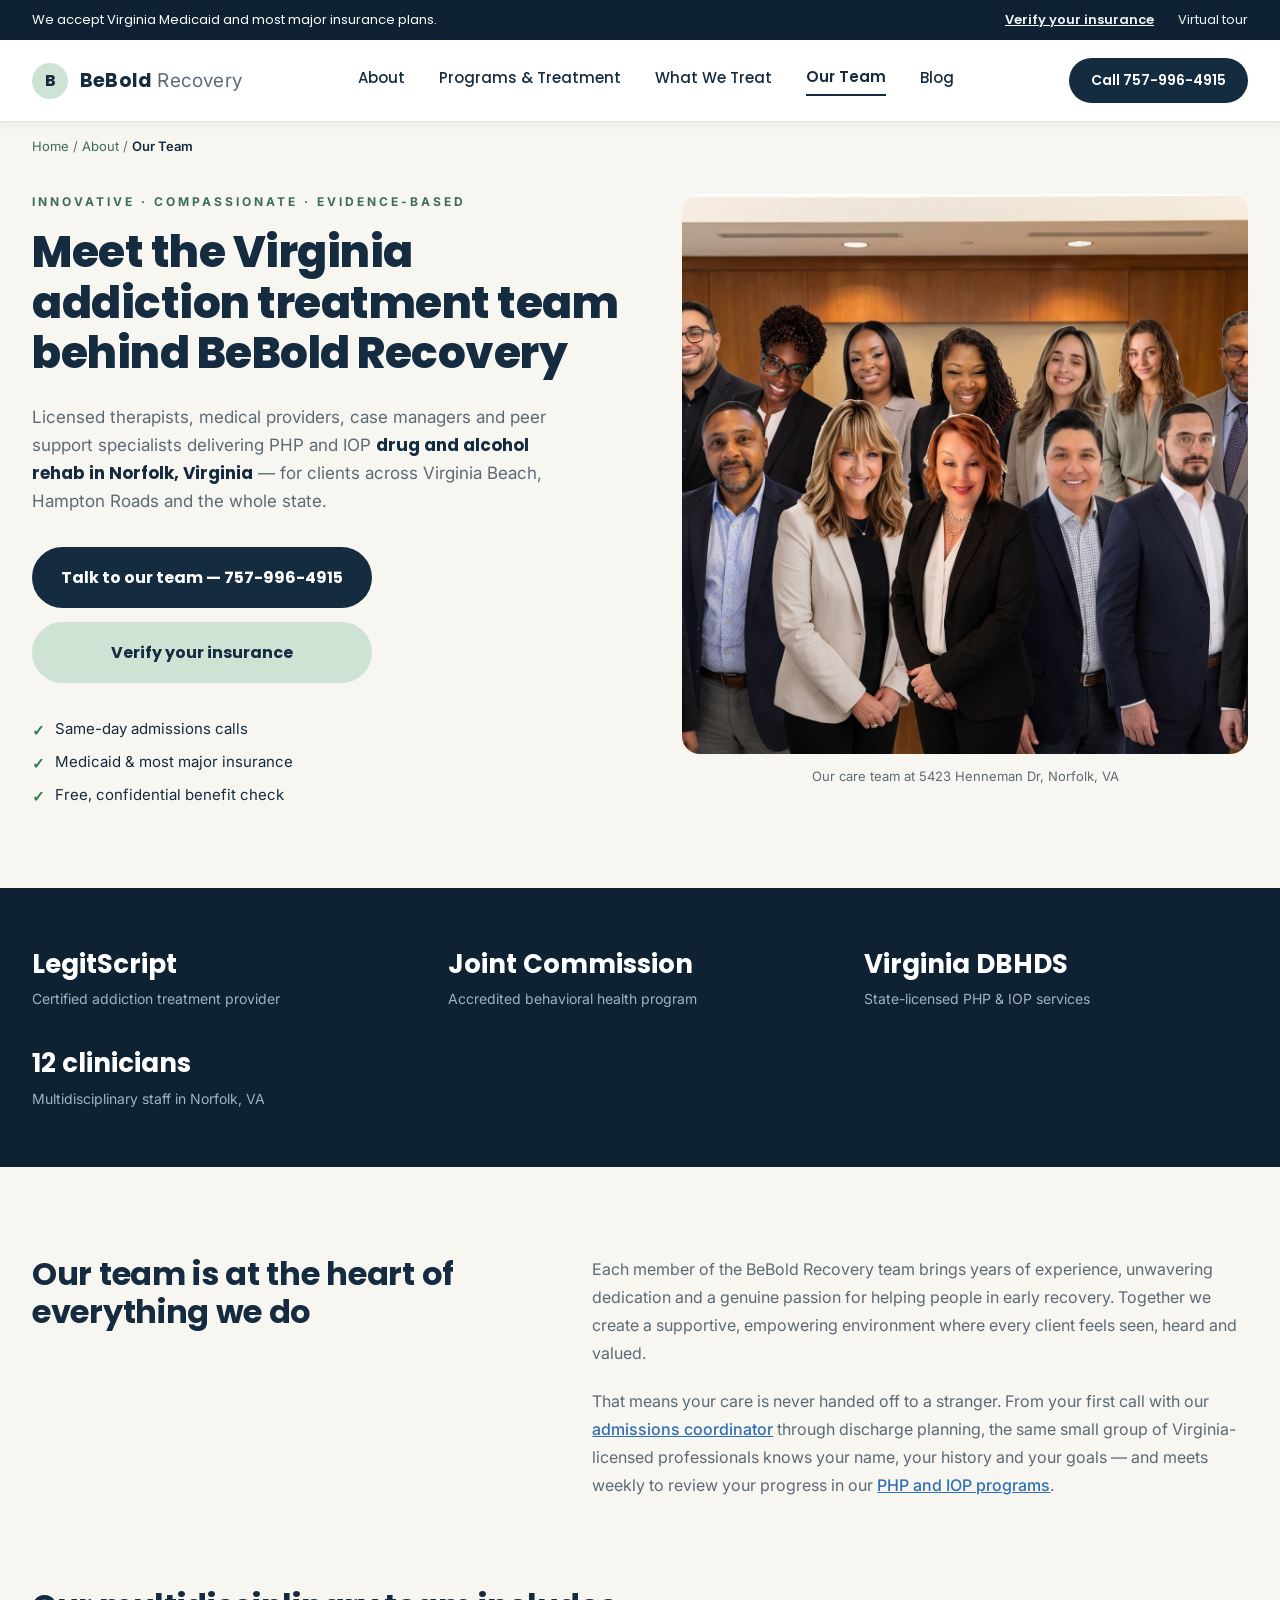
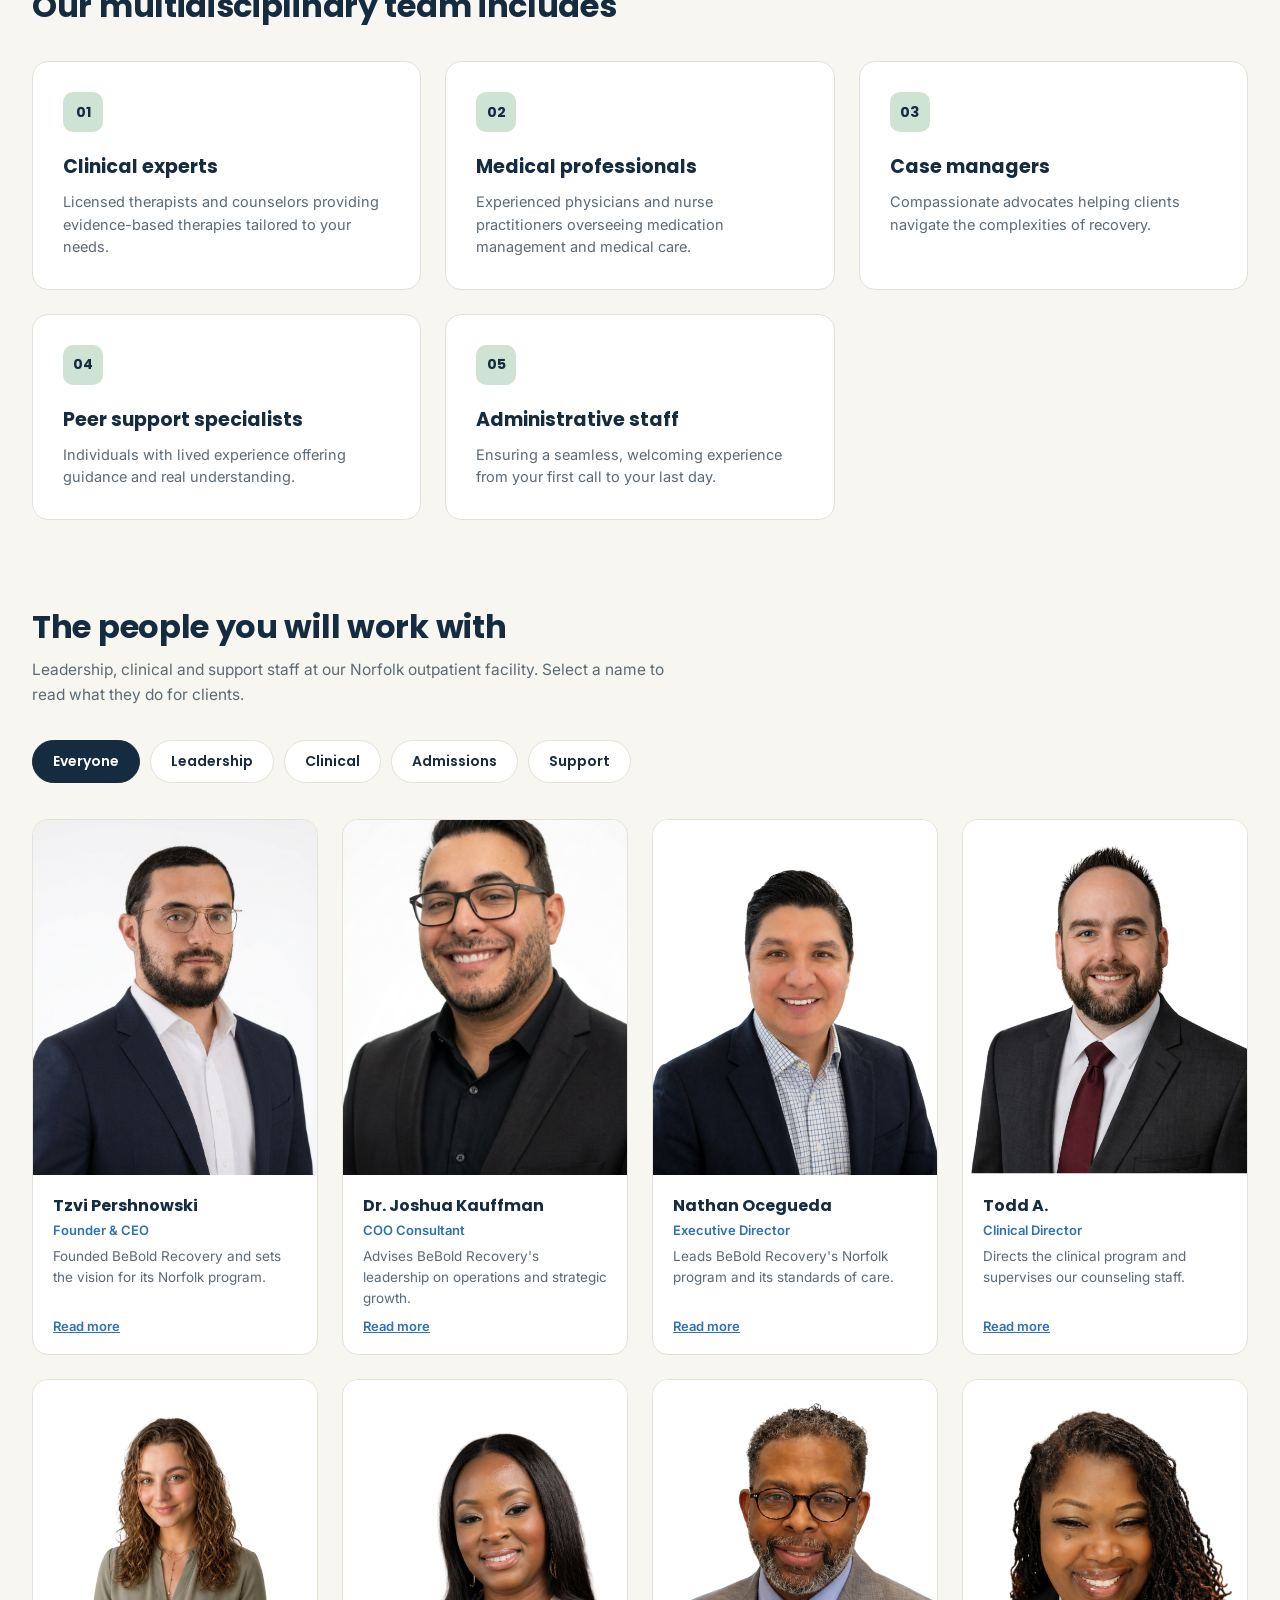
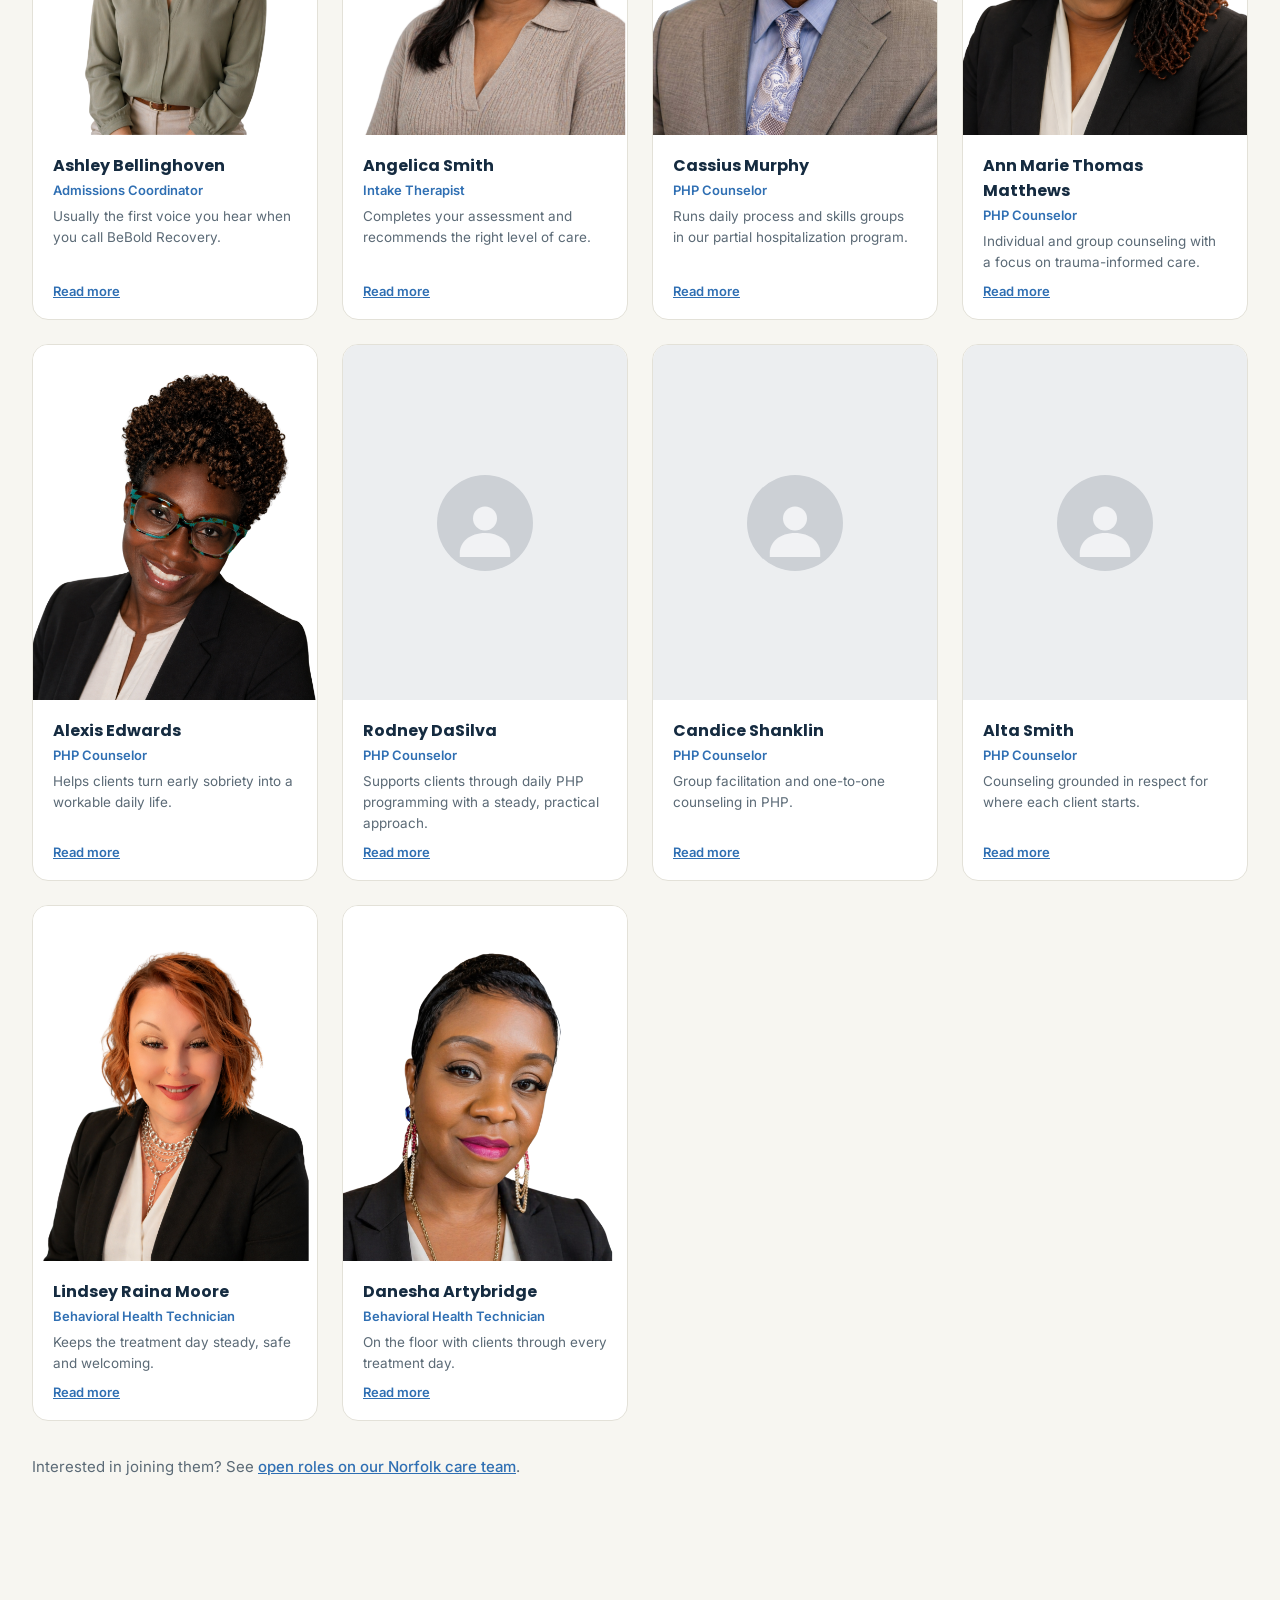
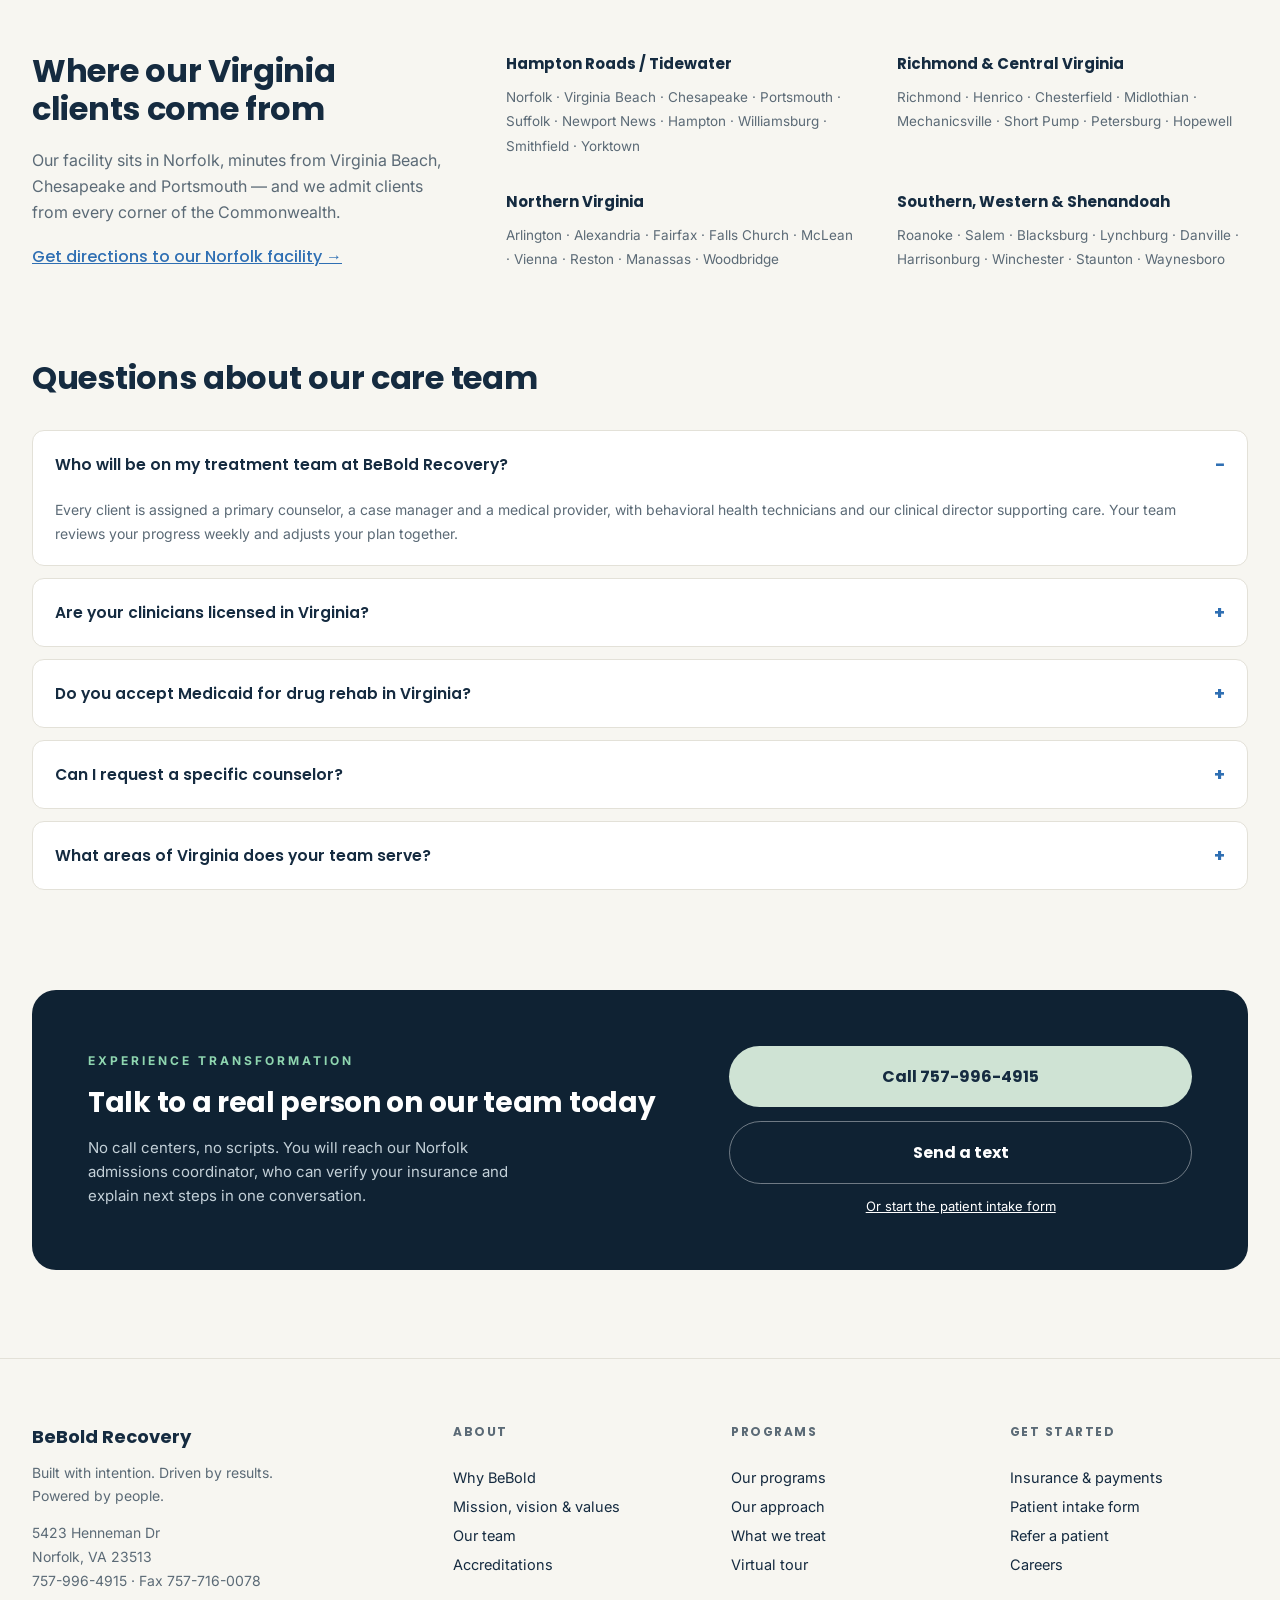
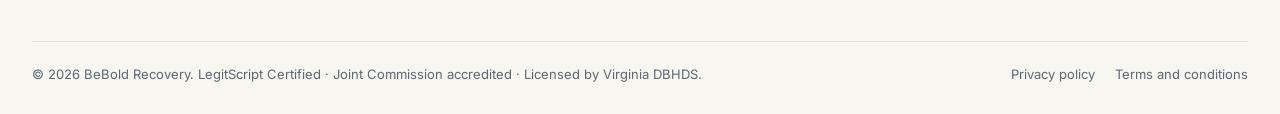
==== commit 40c11ac8: "Update team group photo and add Joshua Kauffman's headshot Co-Authored-By: Claude Sonnet 5 <noreply@" ====
--- a/index.html
+++ b/index.html
@@ -163,10 +163,8 @@
         </div>
 
         <div class="person-card" data-category="leadership">
-          <div class="person-photo unidentified">
-            <div class="avatar-circle">
-              <svg viewBox="0 0 100 100" aria-hidden="true"><circle cx="50" cy="36" r="20"/><path d="M50 60c-25 0-42 15-42 33v7h84v-7c0-18-17-33-42-33z"/></svg>
-            </div>
+          <div class="person-photo">
+            <img src="photos/joshua-kauffman.jpeg" alt="Dr. Joshua Kauffman">
           </div>
           <div class="person-body">
             <h4>Dr. Joshua Kauffman</h4>
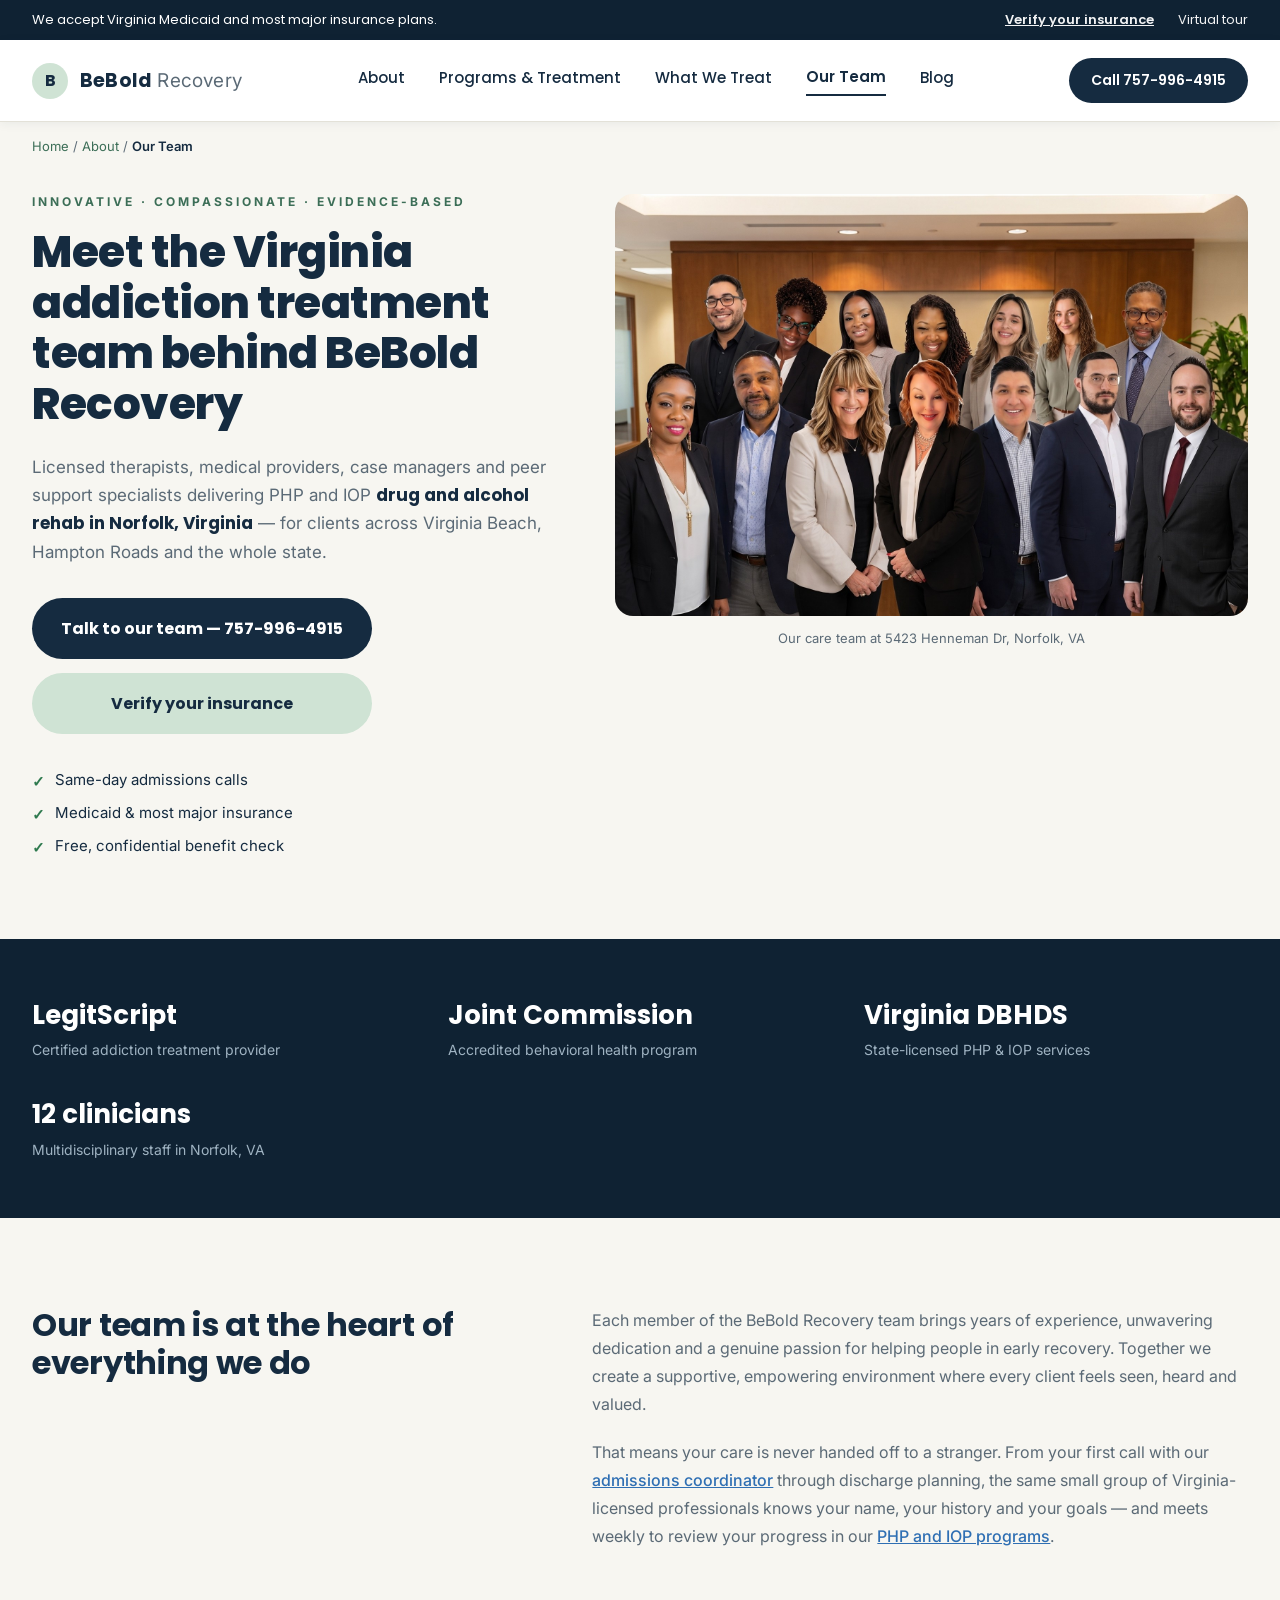
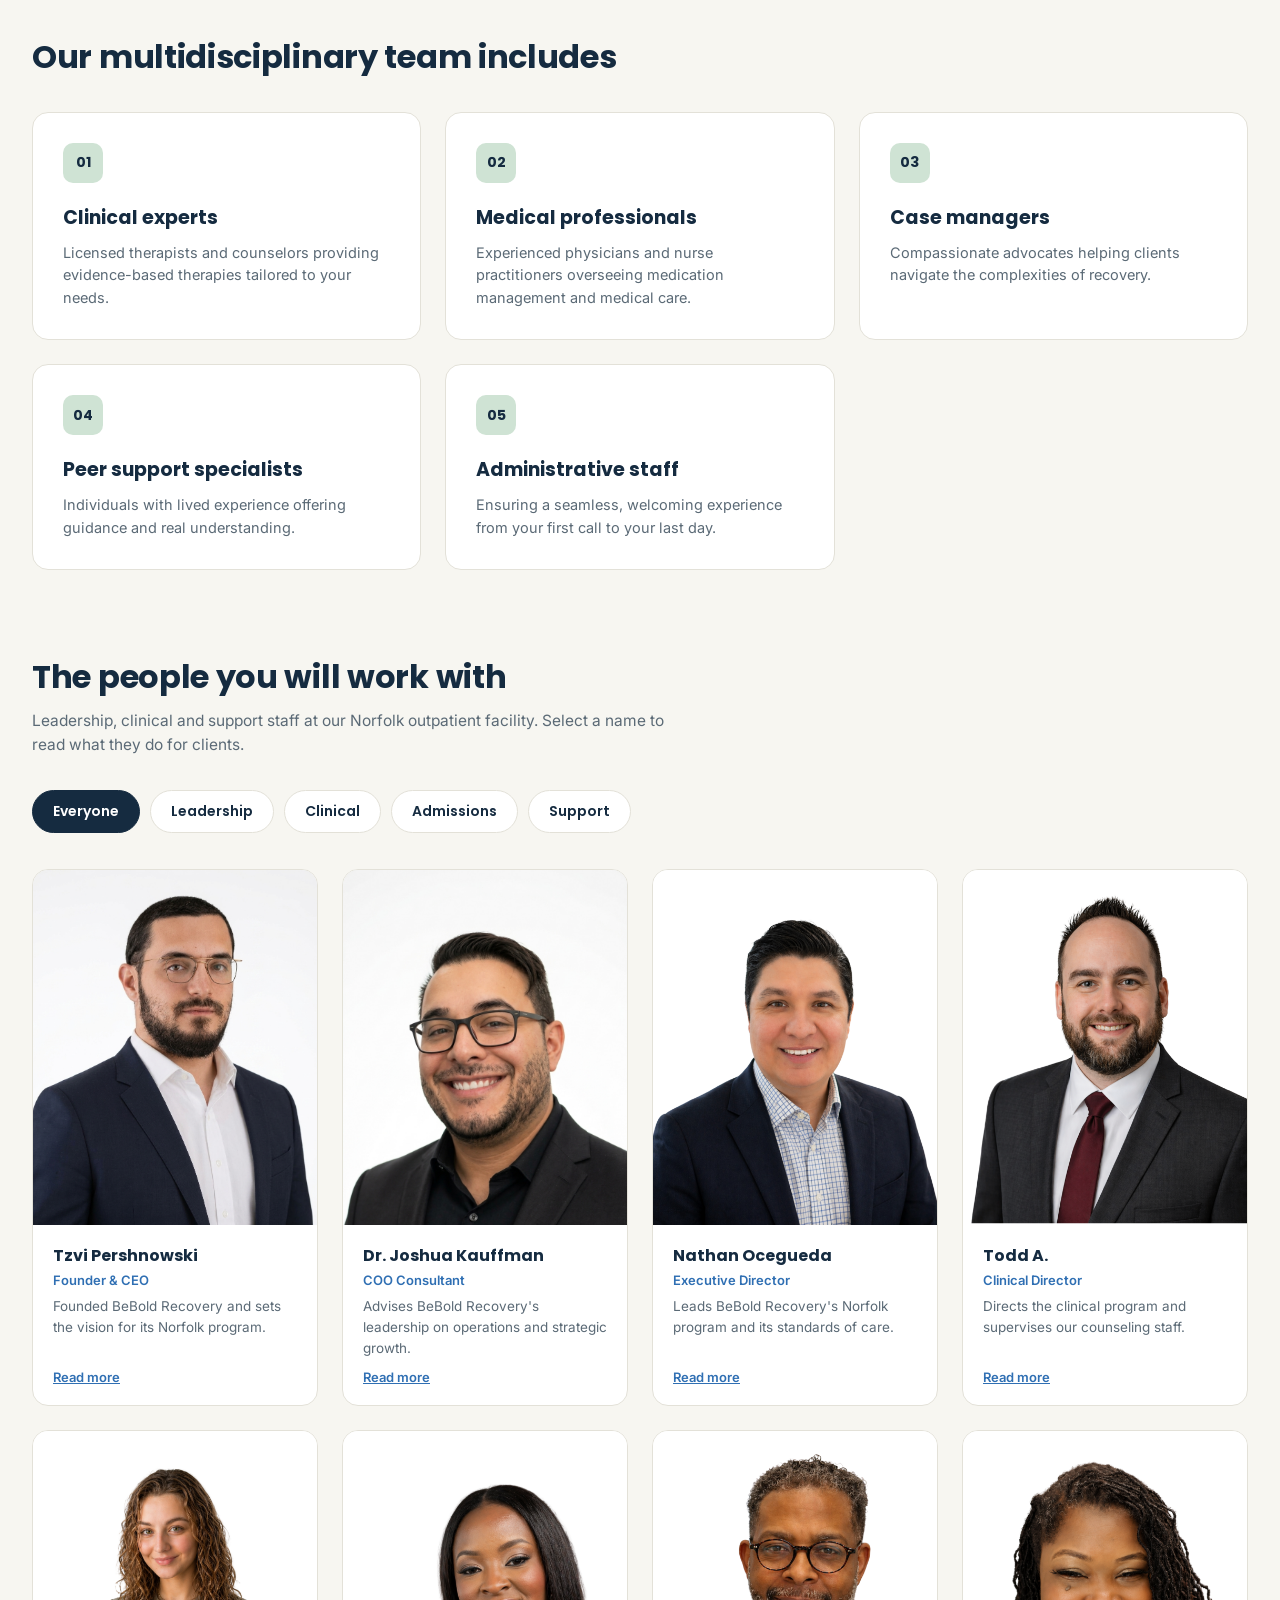
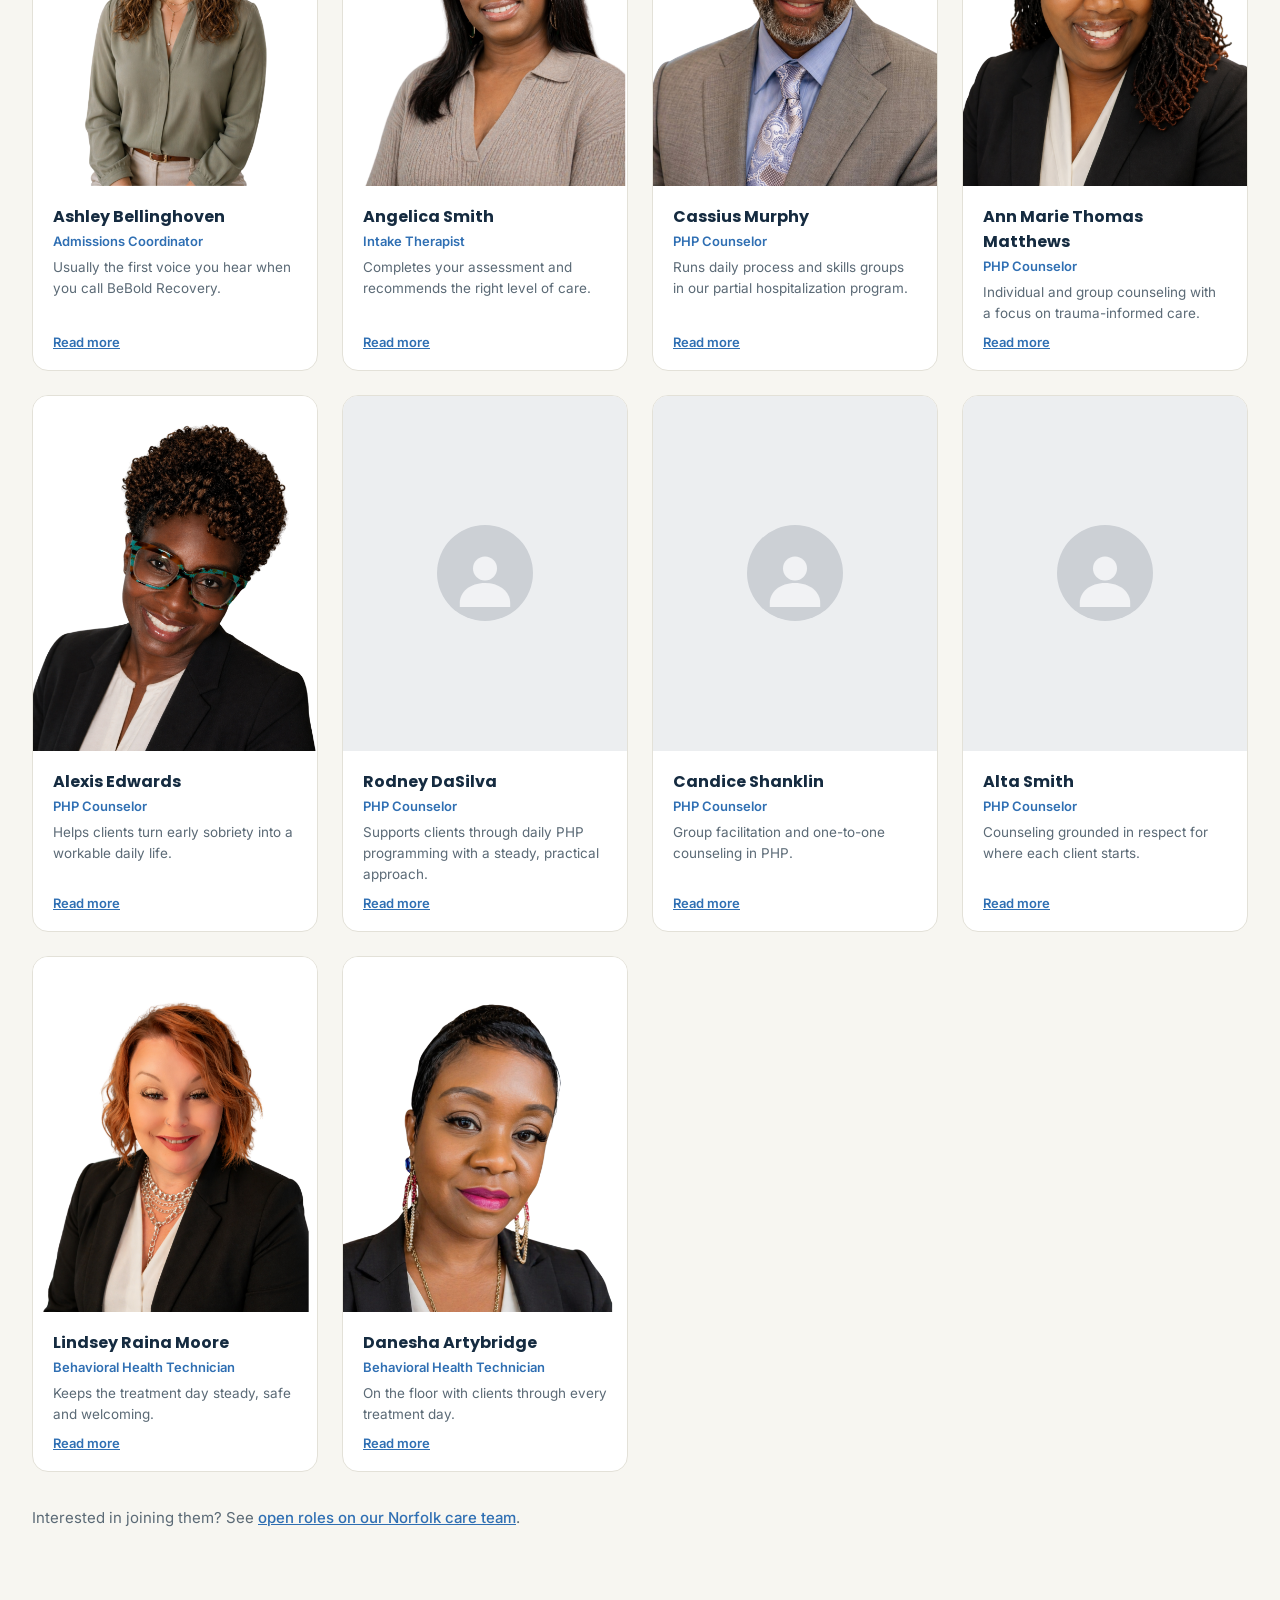
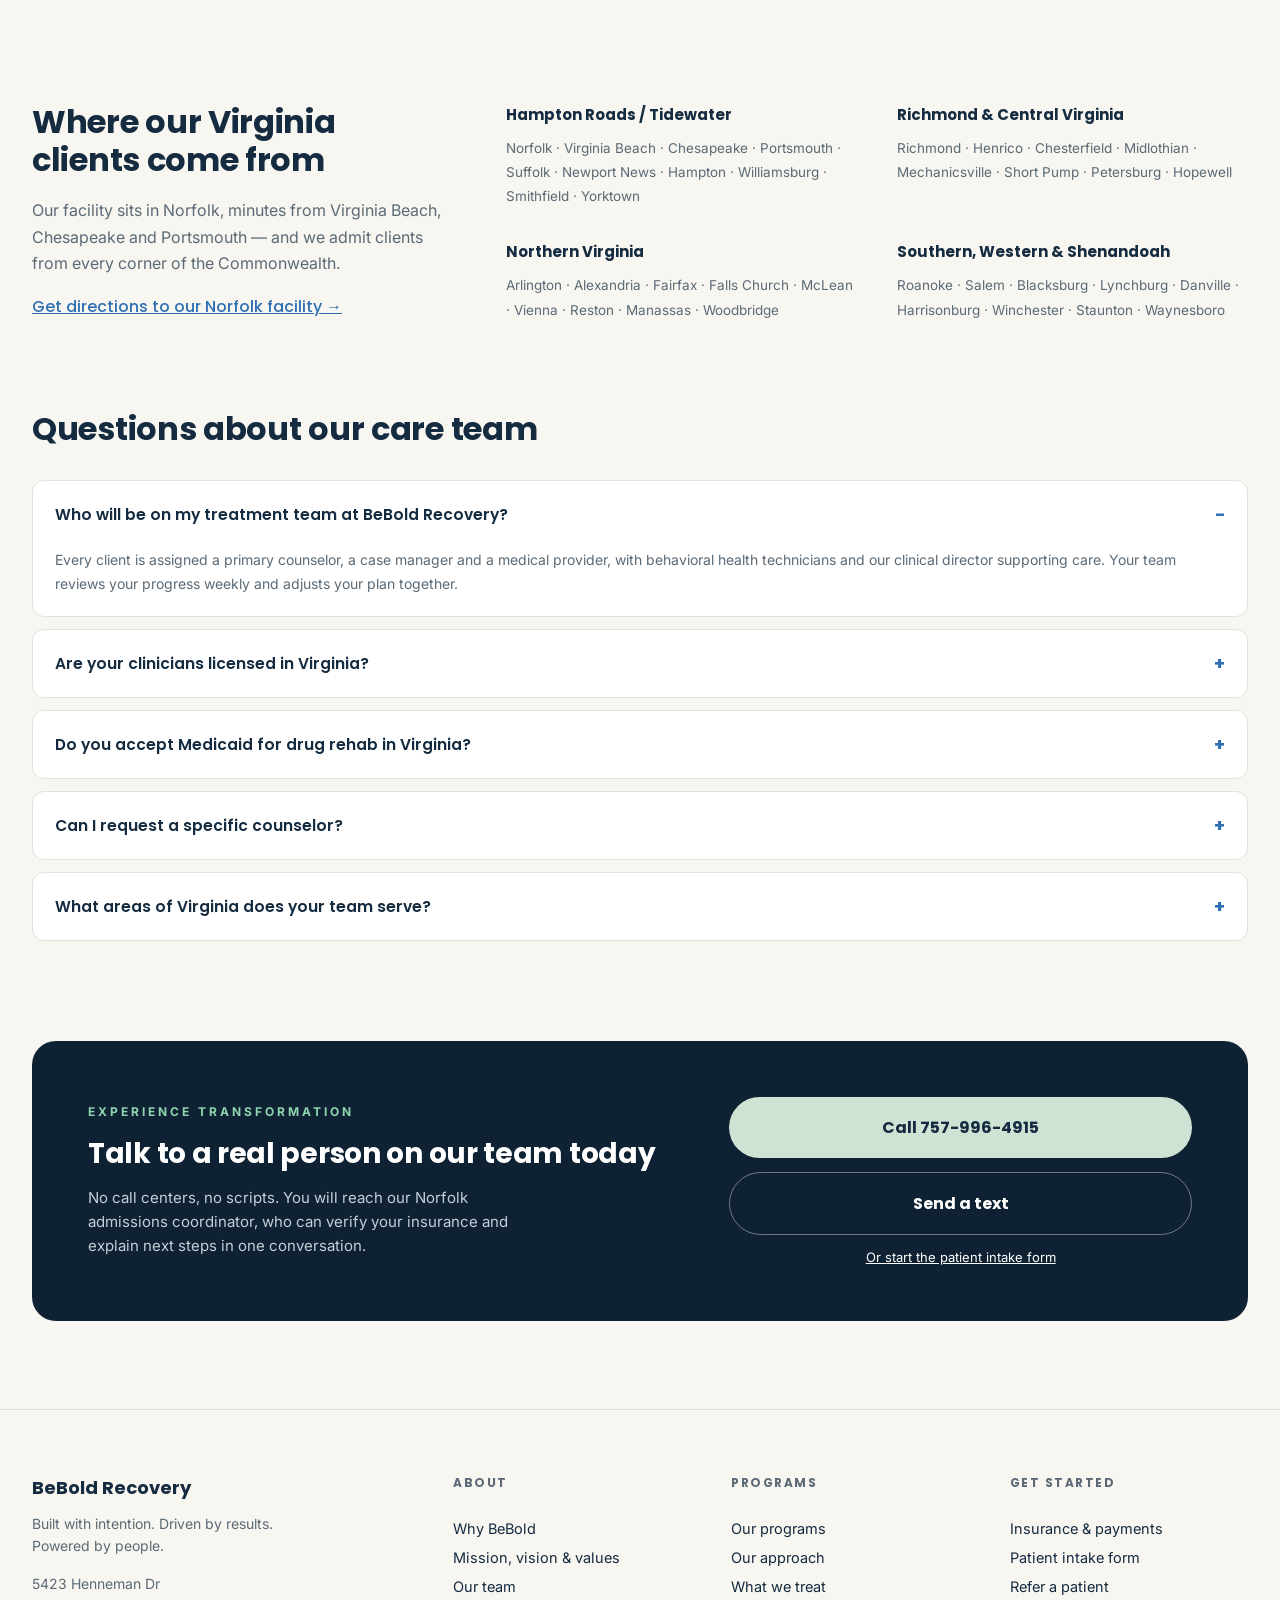
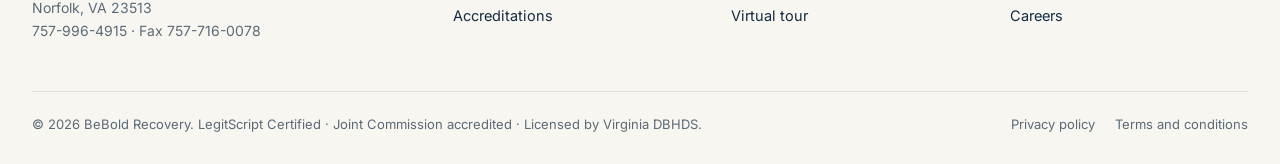
==== commit a8f6661b: "Widen hero photo and fix Joshua Kauffman's headshot crop Switch the hero photo frame to the image's " ====
--- a/index.html
+++ b/index.html
@@ -163,7 +163,7 @@
         </div>
 
         <div class="person-card" data-category="leadership">
-          <div class="person-photo">
+          <div class="person-photo photo-top">
             <img src="photos/joshua-kauffman.jpeg" alt="Dr. Joshua Kauffman">
           </div>
           <div class="person-body">
--- a/css/style.css
+++ b/css/style.css
@@ -171,7 +171,7 @@
   margin:0 auto;
   padding:24px 32px 80px;
   display:grid;
-  grid-template-columns:1.05fr 1fr;
+  grid-template-columns:1fr 1.2fr;
   gap:56px;
   align-items:start;
 }
@@ -288,7 +288,7 @@
 }
 .photo-frame{
   border-radius:18px;
-  height:560px;
+  aspect-ratio:3/2;
   display:flex;
   align-items:center;
   justify-content:center;
@@ -299,7 +299,7 @@
   width:100%;
   height:100%;
   object-fit:cover;
-  object-position:center 68%;
+  object-position:center;
 }
 .photo-frame .placeholder{
   text-align:center;
@@ -481,6 +481,9 @@
 }
 .person-photo.unidentified{
   background:#eceef0;
+}
+.person-photo.photo-top img{
+  object-position:center top;
 }
 .avatar-circle{
   width:96px;
@@ -766,7 +769,6 @@
   .trust-grid{grid-template-columns:repeat(2,1fr);}
   .intro-split .section-inner{grid-template-columns:1fr; gap:24px;}
   .cta-box{grid-template-columns:1fr; padding:40px;}
-  .photo-frame{height:460px;}
 }
 @media (max-width:600px){
   .topbar, header.site-header, .breadcrumb, .hero,
@@ -796,5 +798,4 @@
   .people-grid{grid-template-columns:1fr;}
   .regions-list{grid-template-columns:1fr;}
   .footer-inner{grid-template-columns:1fr; gap:32px;}
-  .photo-frame{height:360px;}
-}
+}
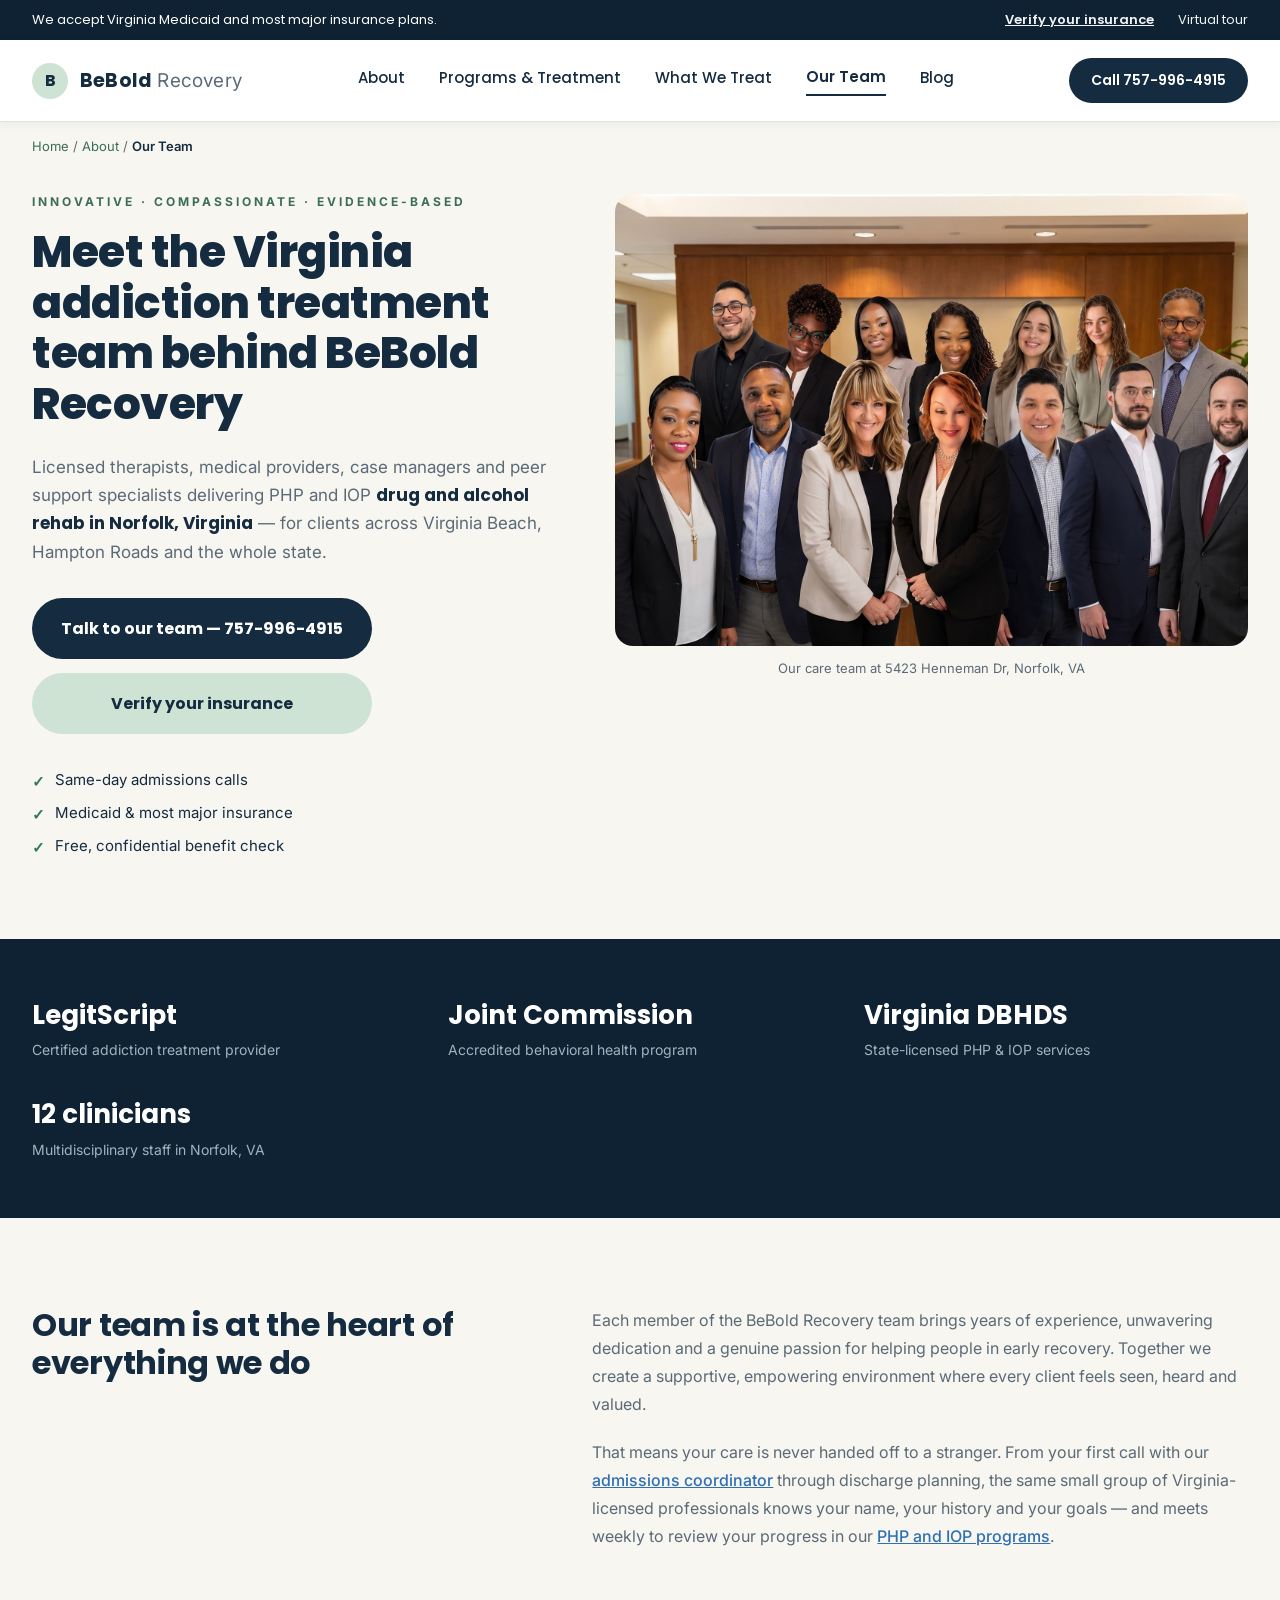
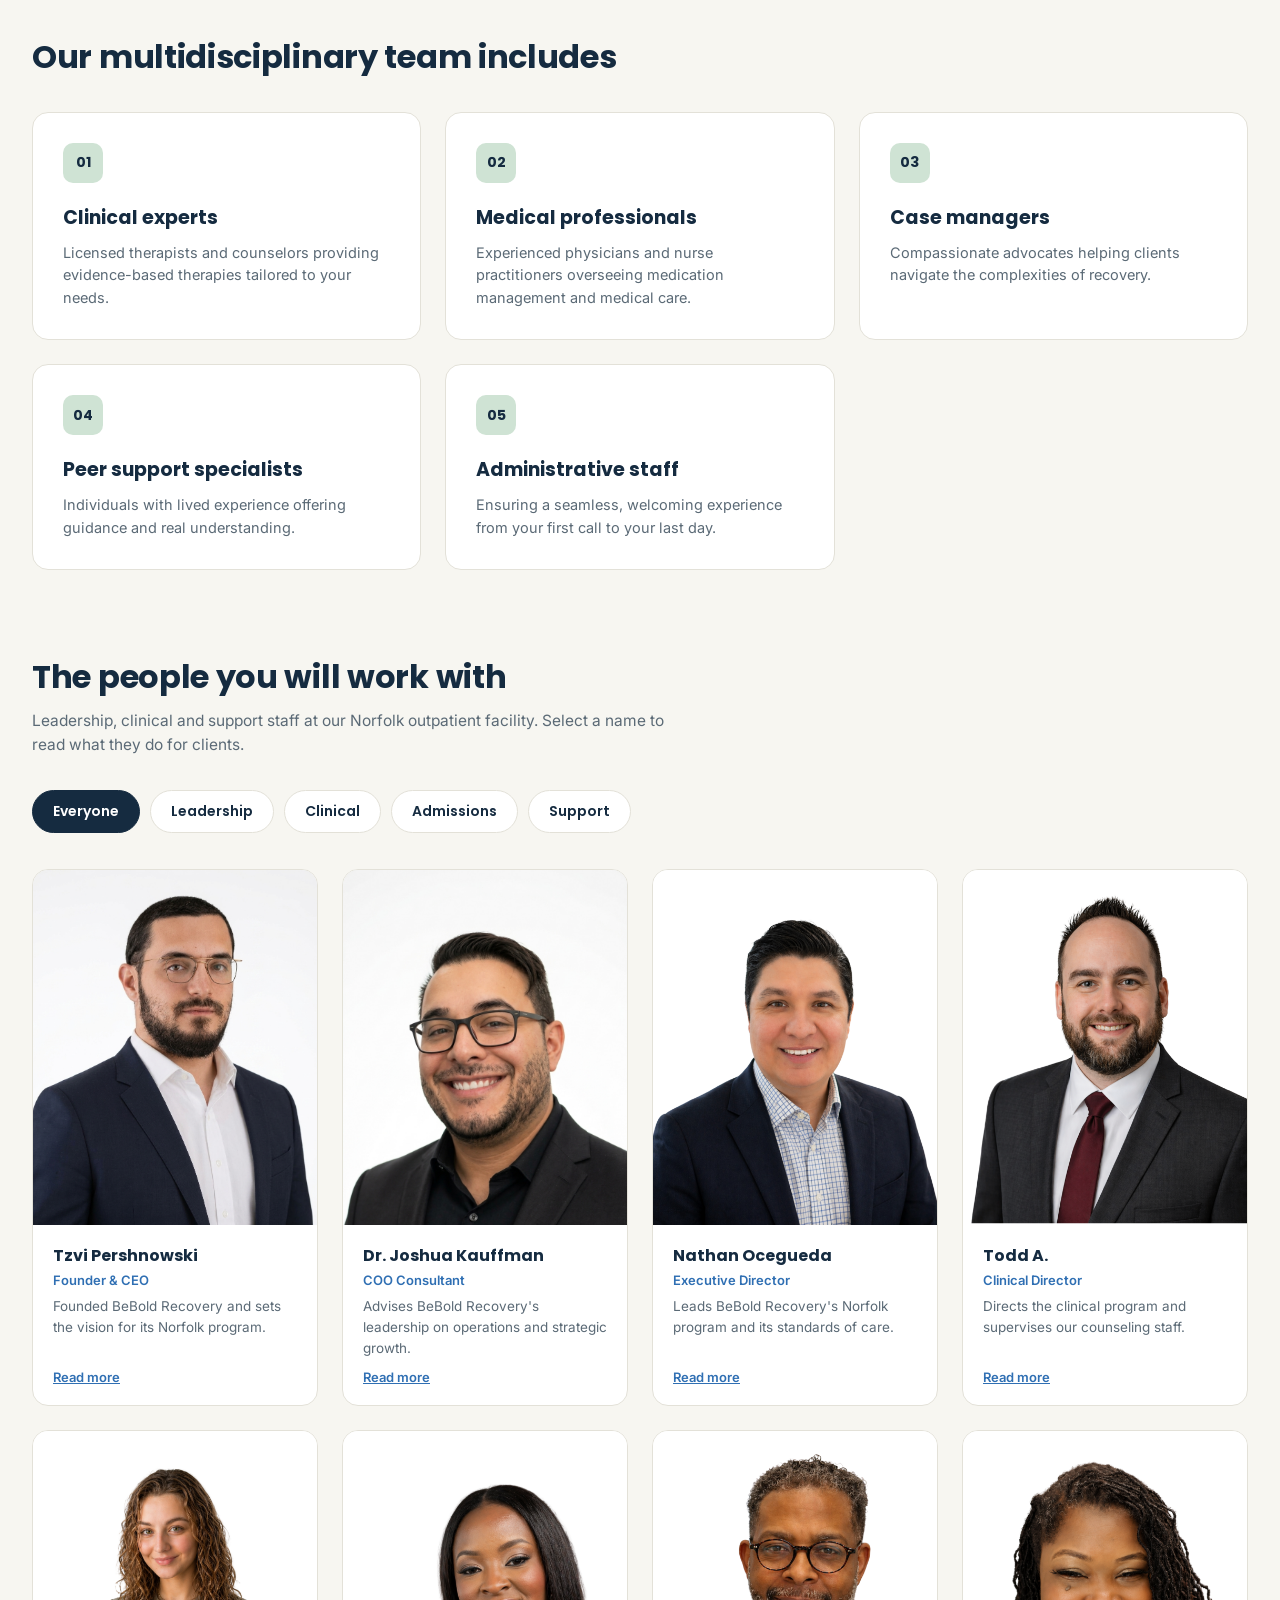
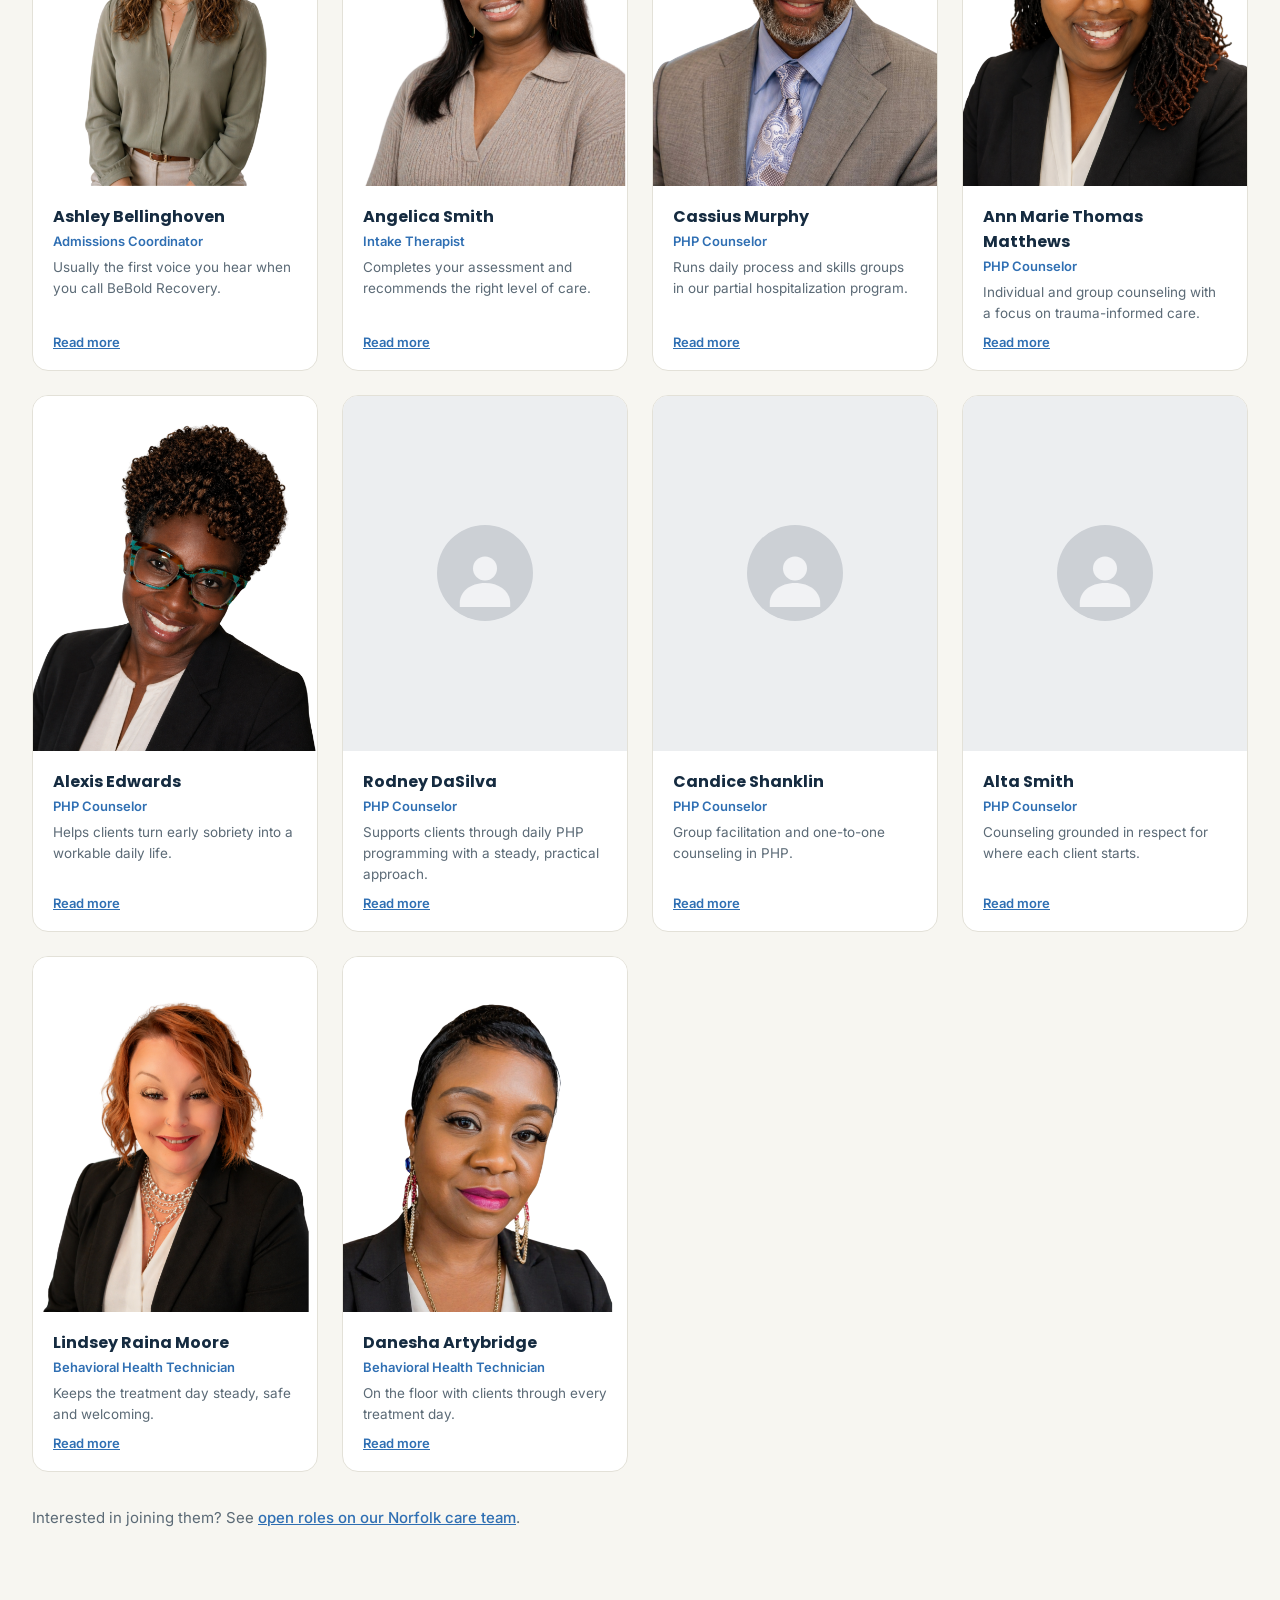
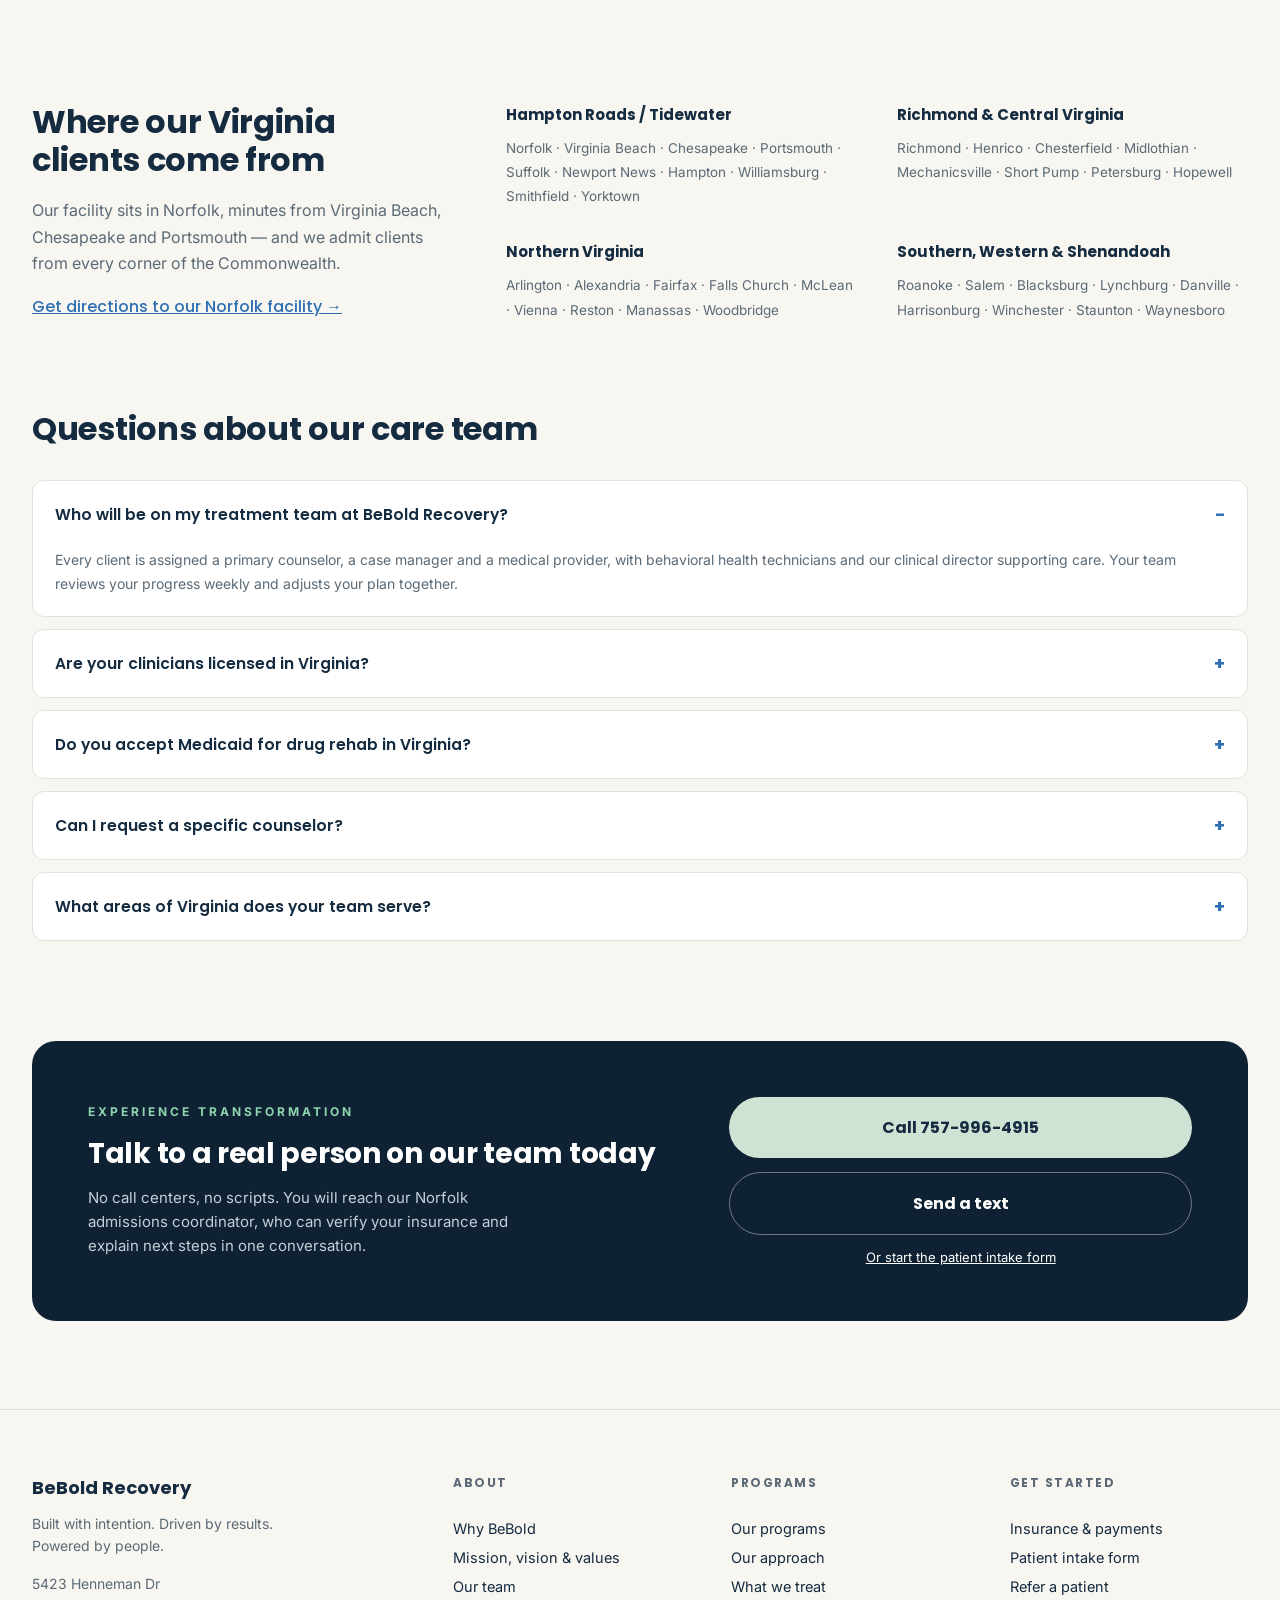
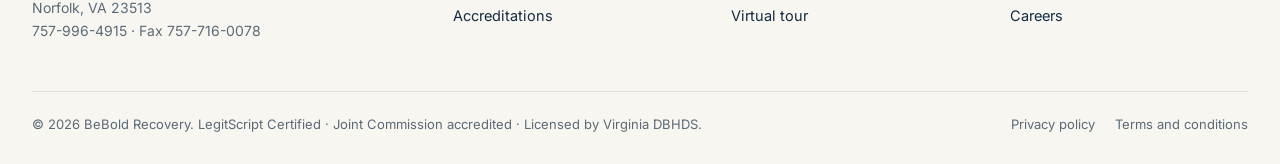
==== commit cca2ba22: "Rebalance hero photo crop The photo's own composition is left-heavy (leftmost person already flush w" ====
--- a/index.html
+++ b/index.html
@@ -7,7 +7,7 @@
 <link rel="preconnect" href="https://fonts.googleapis.com">
 <link rel="preconnect" href="https://fonts.gstatic.com" crossorigin>
 <link href="https://fonts.googleapis.com/css2?family=Poppins:wght@400;500;600;700;800&family=Inter:wght@400;500;600;700&display=swap" rel="stylesheet">
-<link rel="stylesheet" href="css/style.css">
+<link rel="stylesheet" href="css/style.css?v=3">
 </head>
 <body>
 
@@ -487,6 +487,6 @@
     </div>
   </footer>
 
-  <script src="js/script.js"></script>
+  <script src="js/script.js?v=2"></script>
 </body>
 </html>
--- a/css/style.css
+++ b/css/style.css
@@ -288,7 +288,7 @@
 }
 .photo-frame{
   border-radius:18px;
-  aspect-ratio:3/2;
+  aspect-ratio:7/5;
   display:flex;
   align-items:center;
   justify-content:center;
@@ -299,7 +299,7 @@
   width:100%;
   height:100%;
   object-fit:cover;
-  object-position:center;
+  object-position:left center;
 }
 .photo-frame .placeholder{
   text-align:center;
